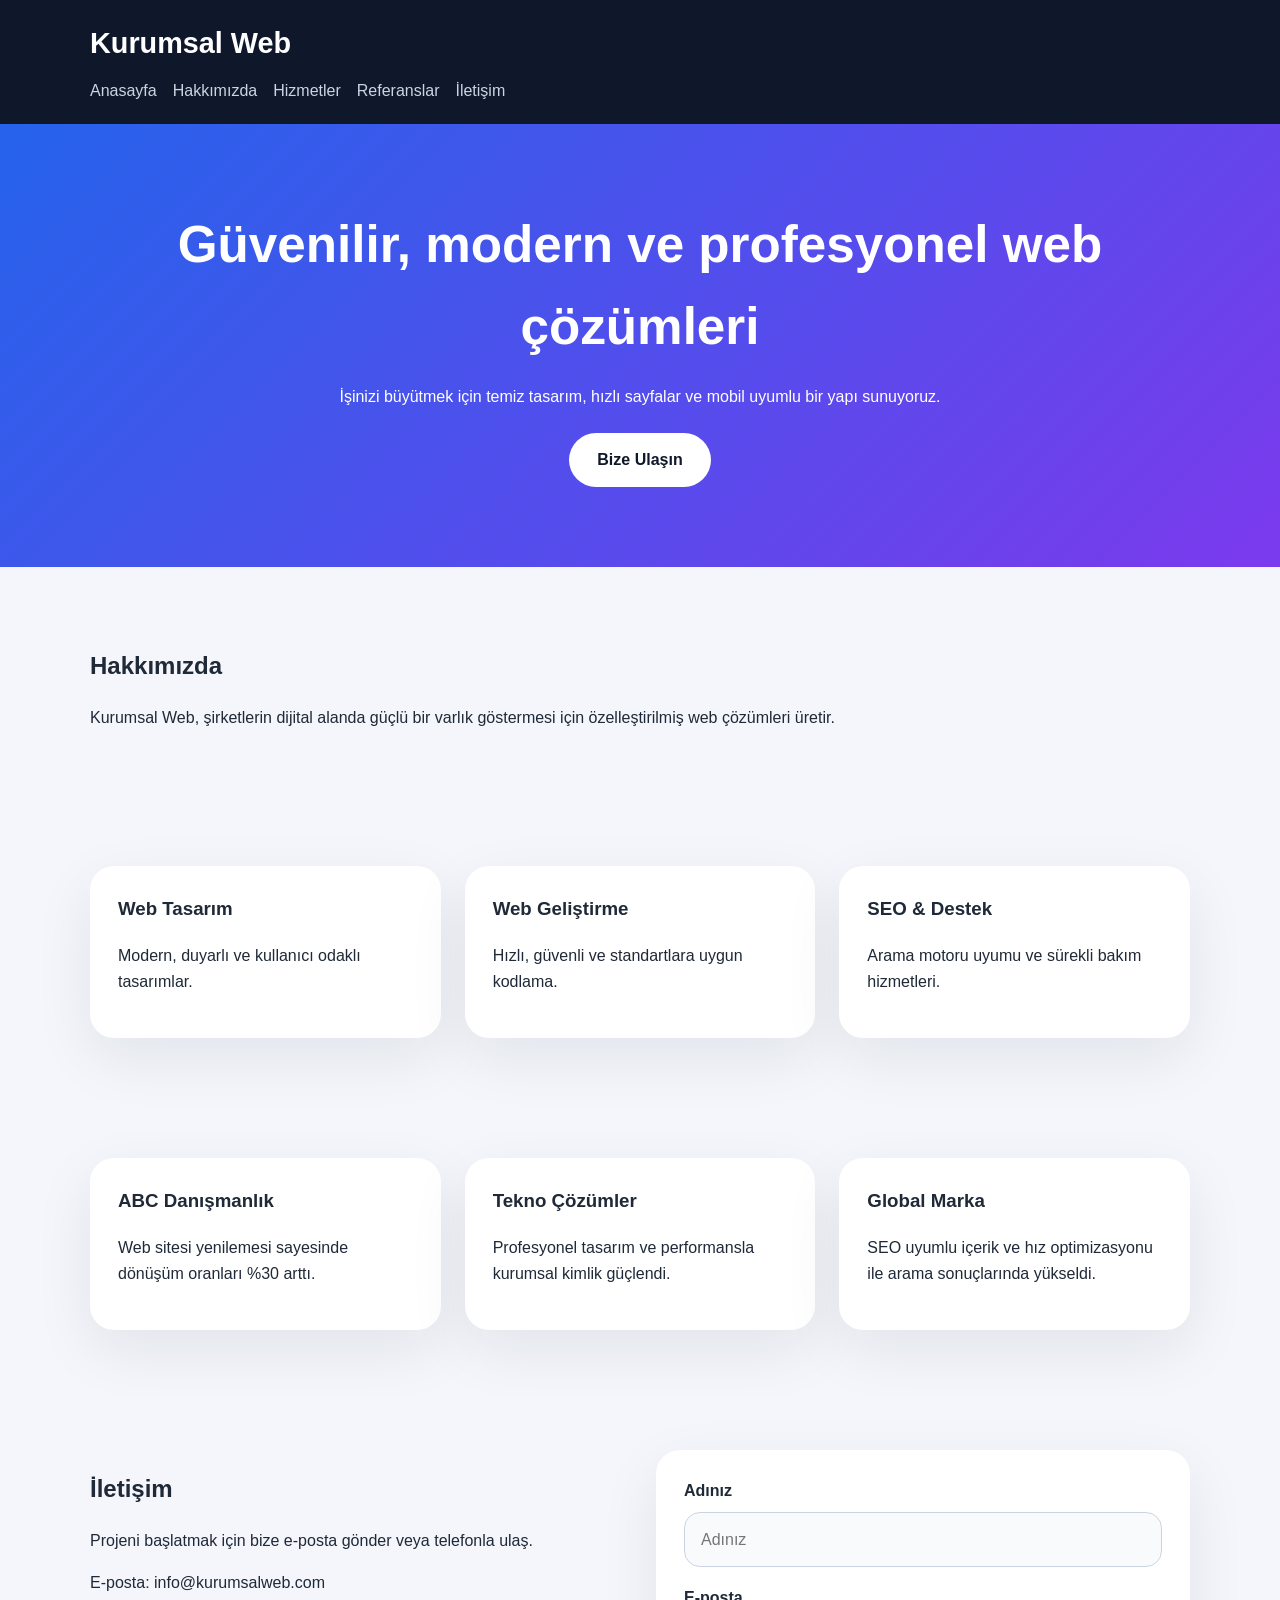
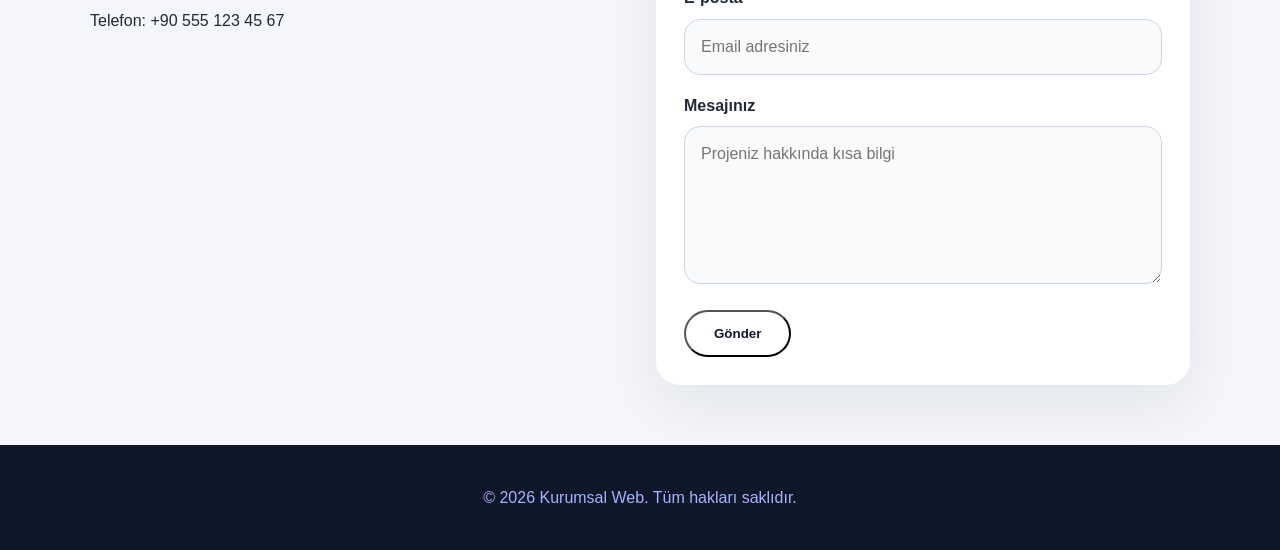
==== index.html @ 8e1478d6 "Referanslar ve iletişim formu eklendi" ====
<!DOCTYPE html>
<html lang="tr">
<head>
  <meta charset="UTF-8" />
  <meta name="viewport" content="width=device-width, initial-scale=1.0" />
  <title>Kurumsal Web</title>
  <link rel="stylesheet" href="styles.css" />
</head>
<body>
  <header class="site-header">
    <div class="container">
      <h1>Kurumsal Web</h1>
      <nav>
        <a href="#home">Anasayfa</a>
        <a href="#hakkimizda">Hakkımızda</a>
        <a href="#hizmetler">Hizmetler</a>
        <a href="#referanslar">Referanslar</a>
        <a href="#iletisim">İletişim</a>
      </nav>
    </div>
  </header>

  <main>
    <section id="home" class="hero">
      <div class="container">
        <h2>Güvenilir, modern ve profesyonel web çözümleri</h2>
        <p>İşinizi büyütmek için temiz tasarım, hızlı sayfalar ve mobil uyumlu bir yapı sunuyoruz.</p>
        <a class="button" href="#iletisim">Bize Ulaşın</a>
      </div>
    </section>

    <section id="hakkimizda" class="content-section">
      <div class="container">
        <h2>Hakkımızda</h2>
        <p>Kurumsal Web, şirketlerin dijital alanda güçlü bir varlık göstermesi için özelleştirilmiş web çözümleri üretir.</p>
      </div>
    </section>

    <section id="hizmetler" class="content-section">
      <div class="container services-grid">
        <article>
          <h3>Web Tasarım</h3>
          <p>Modern, duyarlı ve kullanıcı odaklı tasarımlar.</p>
        </article>
        <article>
          <h3>Web Geliştirme</h3>
          <p>Hızlı, güvenli ve standartlara uygun kodlama.</p>
        </article>
        <article>
          <h3>SEO & Destek</h3>
          <p>Arama motoru uyumu ve sürekli bakım hizmetleri.</p>
        </article>
      </div>
    </section>

    <section id="referanslar" class="content-section">
      <div class="container services-grid">
        <article>
          <h3>ABC Danışmanlık</h3>
          <p>Web sitesi yenilemesi sayesinde dönüşüm oranları %30 arttı.</p>
        </article>
        <article>
          <h3>Tekno Çözümler</h3>
          <p>Profesyonel tasarım ve performansla kurumsal kimlik güçlendi.</p>
        </article>
        <article>
          <h3>Global Marka</h3>
          <p>SEO uyumlu içerik ve hız optimizasyonu ile arama sonuçlarında yükseldi.</p>
        </article>
      </div>
    </section>

    <section id="iletisim" class="content-section contact-section">
      <div class="container contact-grid">
        <div>
          <h2>İletişim</h2>
          <p>Projeni başlatmak için bize e-posta gönder veya telefonla ulaş.</p>
          <ul>
            <li>E-posta: info@kurumsalweb.com</li>
            <li>Telefon: +90 555 123 45 67</li>
          </ul>
        </div>
        <form id="contact-form" class="contact-form">
          <label for="name">Adınız</label>
          <input type="text" id="name" name="name" placeholder="Adınız" required />

          <label for="email">E-posta</label>
          <input type="email" id="email" name="email" placeholder="Email adresiniz" required />

          <label for="message">Mesajınız</label>
          <textarea id="message" name="message" rows="5" placeholder="Projeniz hakkında kısa bilgi"></textarea>

          <button type="submit" class="button">Gönder</button>
        </form>
      </div>
    </section>
  </main>

  <footer class="site-footer">
    <div class="container">
      <p>© 2026 Kurumsal Web. Tüm hakları saklıdır.</p>
    </div>
  </footer>

  <script src="script.js"></script>
</body>
</html>
---- styles.css ----
:root {
  color-scheme: light;
  font-family: 'Segoe UI', Tahoma, Geneva, Verdana, sans-serif;
  background: #f4f6fb;
  color: #1f2937;
}

* {
  box-sizing: border-box;
}

body {
  margin: 0;
  line-height: 1.6;
}

.container {
  width: min(1100px, 90%);
  margin: 0 auto;
}

.site-header {
  background: #0f172a;
  color: white;
  padding: 20px 0;
}

.site-header h1 {
  margin: 0;
  font-size: 1.8rem;
}

.site-header nav {
  margin-top: 12px;
  display: flex;
  flex-wrap: wrap;
  gap: 16px;
}

.site-header a {
  color: #cbd5e1;
  text-decoration: none;
}

.hero {
  background: linear-gradient(135deg, #2563eb 0%, #7c3aed 100%);
  color: white;
  padding: 80px 0;
  text-align: center;
}

.hero h2 {
  margin: 0 0 16px;
  font-size: clamp(2rem, 4vw, 3.5rem);
}

.hero p {
  max-width: 700px;
  margin: 0 auto 24px;
}

.button {
  display: inline-block;
  background: white;
  color: #0f172a;
  padding: 14px 28px;
  border-radius: 999px;
  font-weight: 600;
  text-decoration: none;
}

.content-section {
  padding: 60px 0;
}

.services-grid {
  display: grid;
  gap: 24px;
  grid-template-columns: repeat(auto-fit, minmax(220px, 1fr));
}

article {
  background: white;
  border-radius: 24px;
  padding: 28px;
  box-shadow: 0 20px 60px rgba(15, 23, 42, 0.08);
}

article h3 {
  margin-top: 0;
}

.contact-section ul {
  list-style: none;
  padding: 0;
}

.contact-section li {
  margin: 12px 0;
}

.contact-grid {
  display: grid;
  gap: 32px;
  grid-template-columns: 1fr 1fr;
  align-items: start;
}

.contact-form {
  background: white;
  border-radius: 24px;
  padding: 28px;
  box-shadow: 0 20px 60px rgba(15, 23, 42, 0.08);
}

.contact-form label {
  display: block;
  margin-bottom: 8px;
  font-weight: 600;
}

.contact-form input,
.contact-form textarea {
  width: 100%;
  padding: 14px 16px;
  border-radius: 16px;
  border: 1px solid #cbd5e1;
  background: #f8fafc;
  margin-bottom: 18px;
  font: inherit;
}

.site-footer {
  background: #0f172a;
  color: #a5b4fc;
  padding: 24px 0;
  text-align: center;
}

@media (max-width: 720px) {
  .site-header nav {
    flex-direction: column;
    gap: 10px;
  }

  .contact-grid {
    grid-template-columns: 1fr;
  }
}
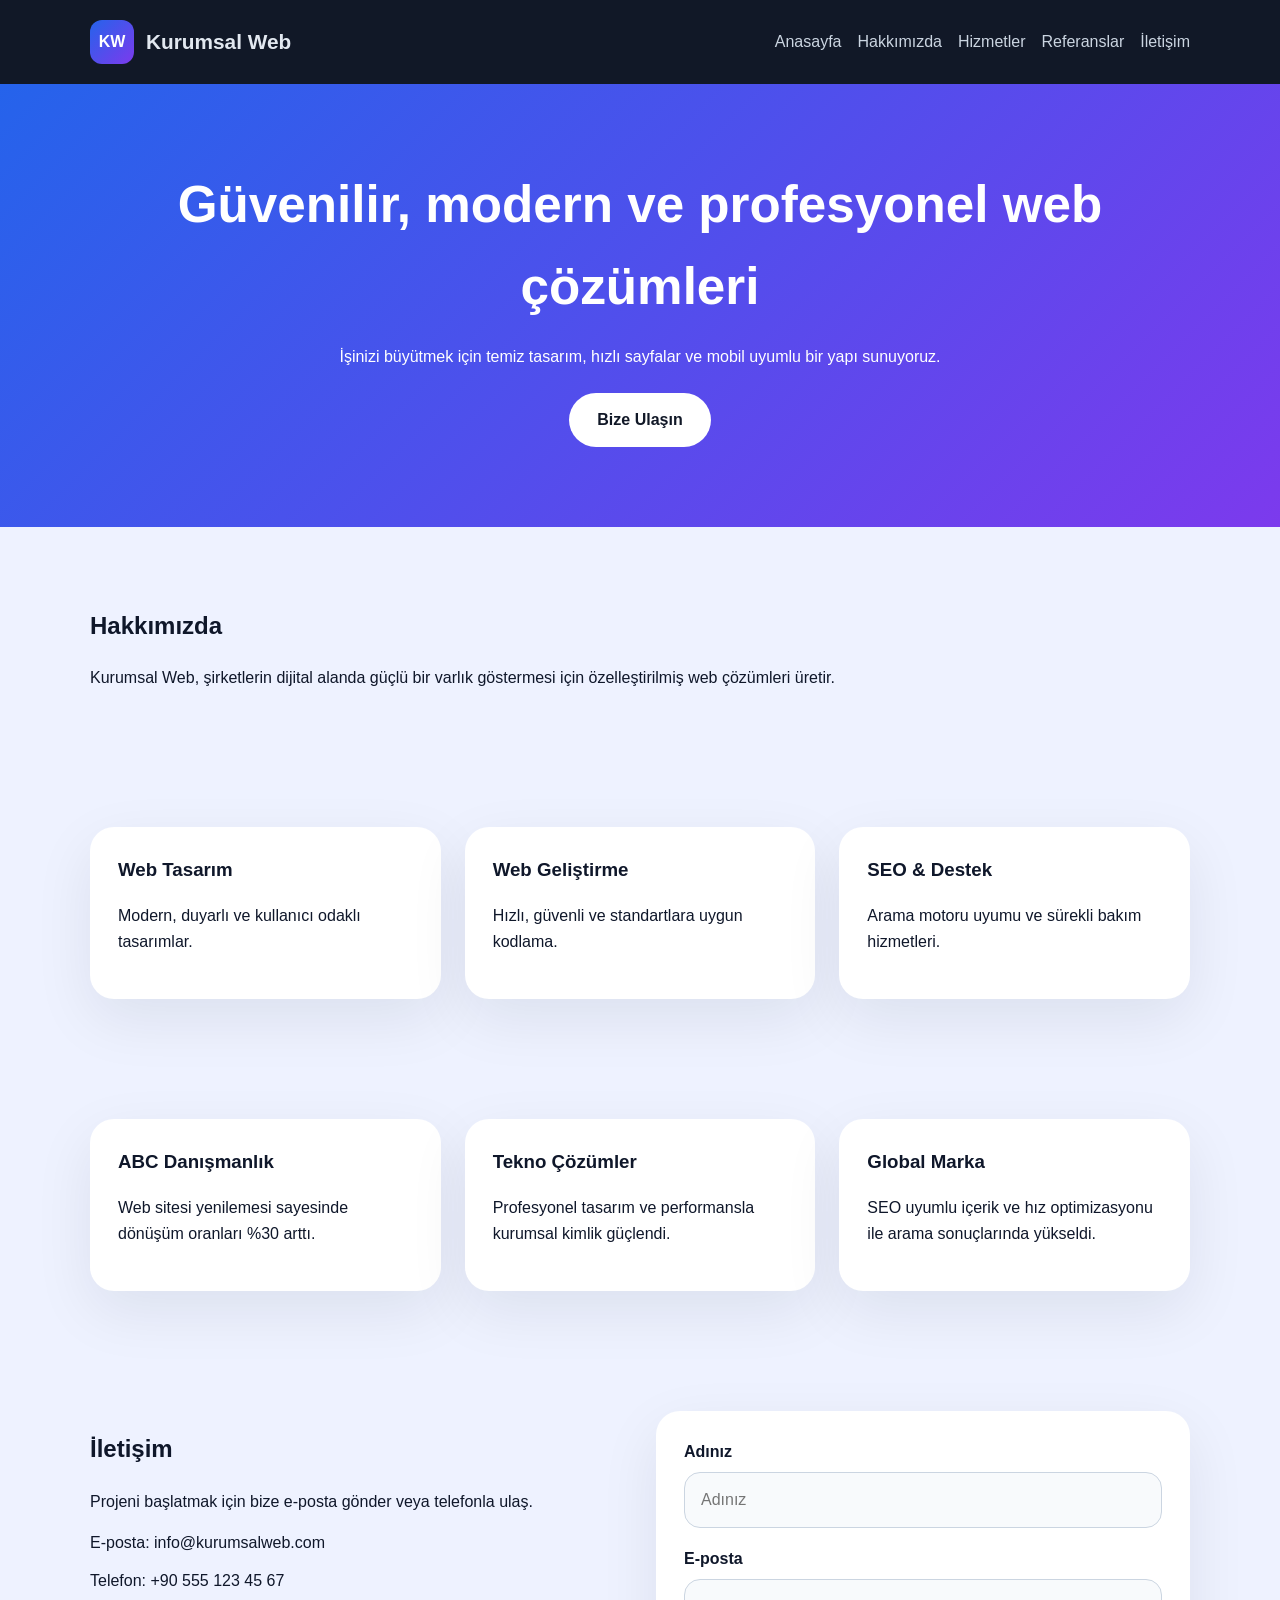
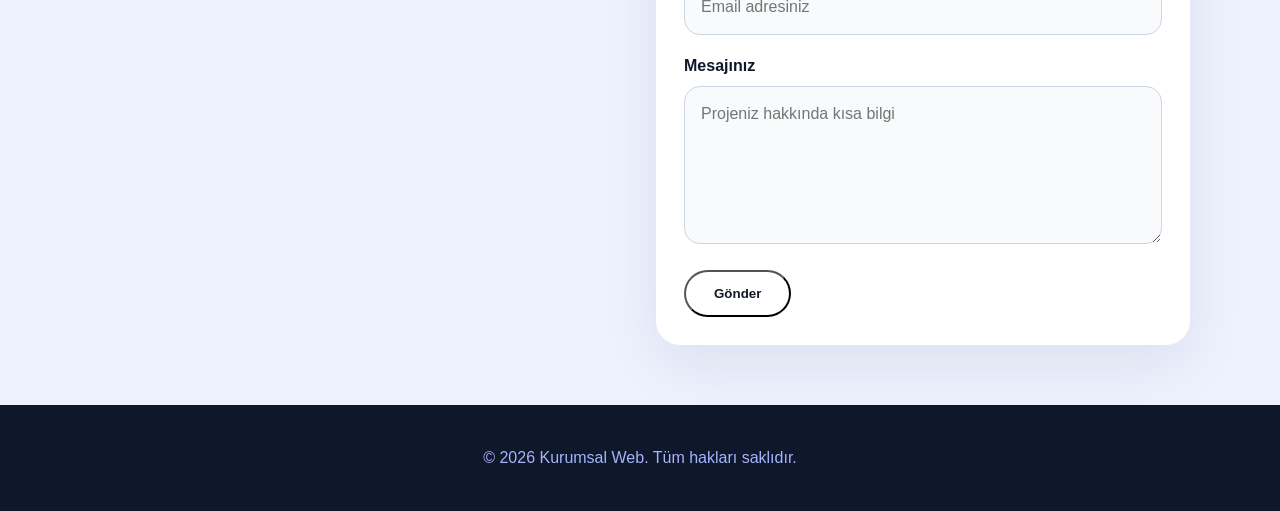
==== commit bb0e5106: "Renk Paketi Eklendi , Düzenlemeler Yapıldı" ====
--- a/index.html
+++ b/index.html
@@ -8,8 +8,11 @@
 </head>
 <body>
   <header class="site-header">
-    <div class="container">
-      <h1>Kurumsal Web</h1>
+    <div class="container header-inner">
+      <div class="brand">
+        <span class="logo-icon" aria-hidden="true">KW</span>
+        <span class="brand-text">Kurumsal Web</span>
+      </div>
       <nav>
         <a href="#home">Anasayfa</a>
         <a href="#hakkimizda">Hakkımızda</a>
--- a/styles.css
+++ b/styles.css
@@ -1,8 +1,17 @@
 :root {
   color-scheme: light;
   font-family: 'Segoe UI', Tahoma, Geneva, Verdana, sans-serif;
-  background: #f4f6fb;
-  color: #1f2937;
+  --bg: #eef2ff;
+  --surface: #ffffff;
+  --text: #0f172a;
+  --muted: #64748b;
+  --primary: #2563eb;
+  --primary-dark: #1d4ed8;
+  --accent: #7c3aed;
+  --header: #111827;
+  --header-contrast: #e2e8f0;
+  background: var(--bg);
+  color: var(--text);
 }
 
 * {
@@ -20,18 +29,43 @@
 }
 
 .site-header {
-  background: #0f172a;
-  color: white;
+  background: var(--header);
+  color: var(--header-contrast);
   padding: 20px 0;
 }
 
-.site-header h1 {
-  margin: 0;
-  font-size: 1.8rem;
+.header-inner {
+  display: flex;
+  justify-content: space-between;
+  align-items: center;
+  gap: 24px;
+}
+
+.brand {
+  display: inline-flex;
+  align-items: center;
+  gap: 12px;
+}
+
+.logo-icon {
+  display: inline-flex;
+  align-items: center;
+  justify-content: center;
+  width: 44px;
+  height: 44px;
+  border-radius: 12px;
+  background: linear-gradient(135deg, var(--primary), var(--accent));
+  color: white;
+  font-weight: 700;
+}
+
+.brand-text {
+  font-size: 1.3rem;
+  font-weight: 700;
 }
 
 .site-header nav {
-  margin-top: 12px;
+  margin-top: 0;
   display: flex;
   flex-wrap: wrap;
   gap: 16px;
@@ -43,7 +77,7 @@
 }
 
 .hero {
-  background: linear-gradient(135deg, #2563eb 0%, #7c3aed 100%);
+  background: linear-gradient(135deg, var(--primary) 0%, var(--accent) 100%);
   color: white;
   padding: 80px 0;
   text-align: center;
@@ -62,11 +96,17 @@
 .button {
   display: inline-block;
   background: white;
-  color: #0f172a;
+  color: var(--header);
   padding: 14px 28px;
   border-radius: 999px;
   font-weight: 600;
   text-decoration: none;
+  transition: transform 180ms ease, box-shadow 180ms ease;
+}
+
+.button:hover {
+  transform: translateY(-2px);
+  box-shadow: 0 18px 32px rgba(37, 99, 235, 0.18);
 }
 
 .content-section {
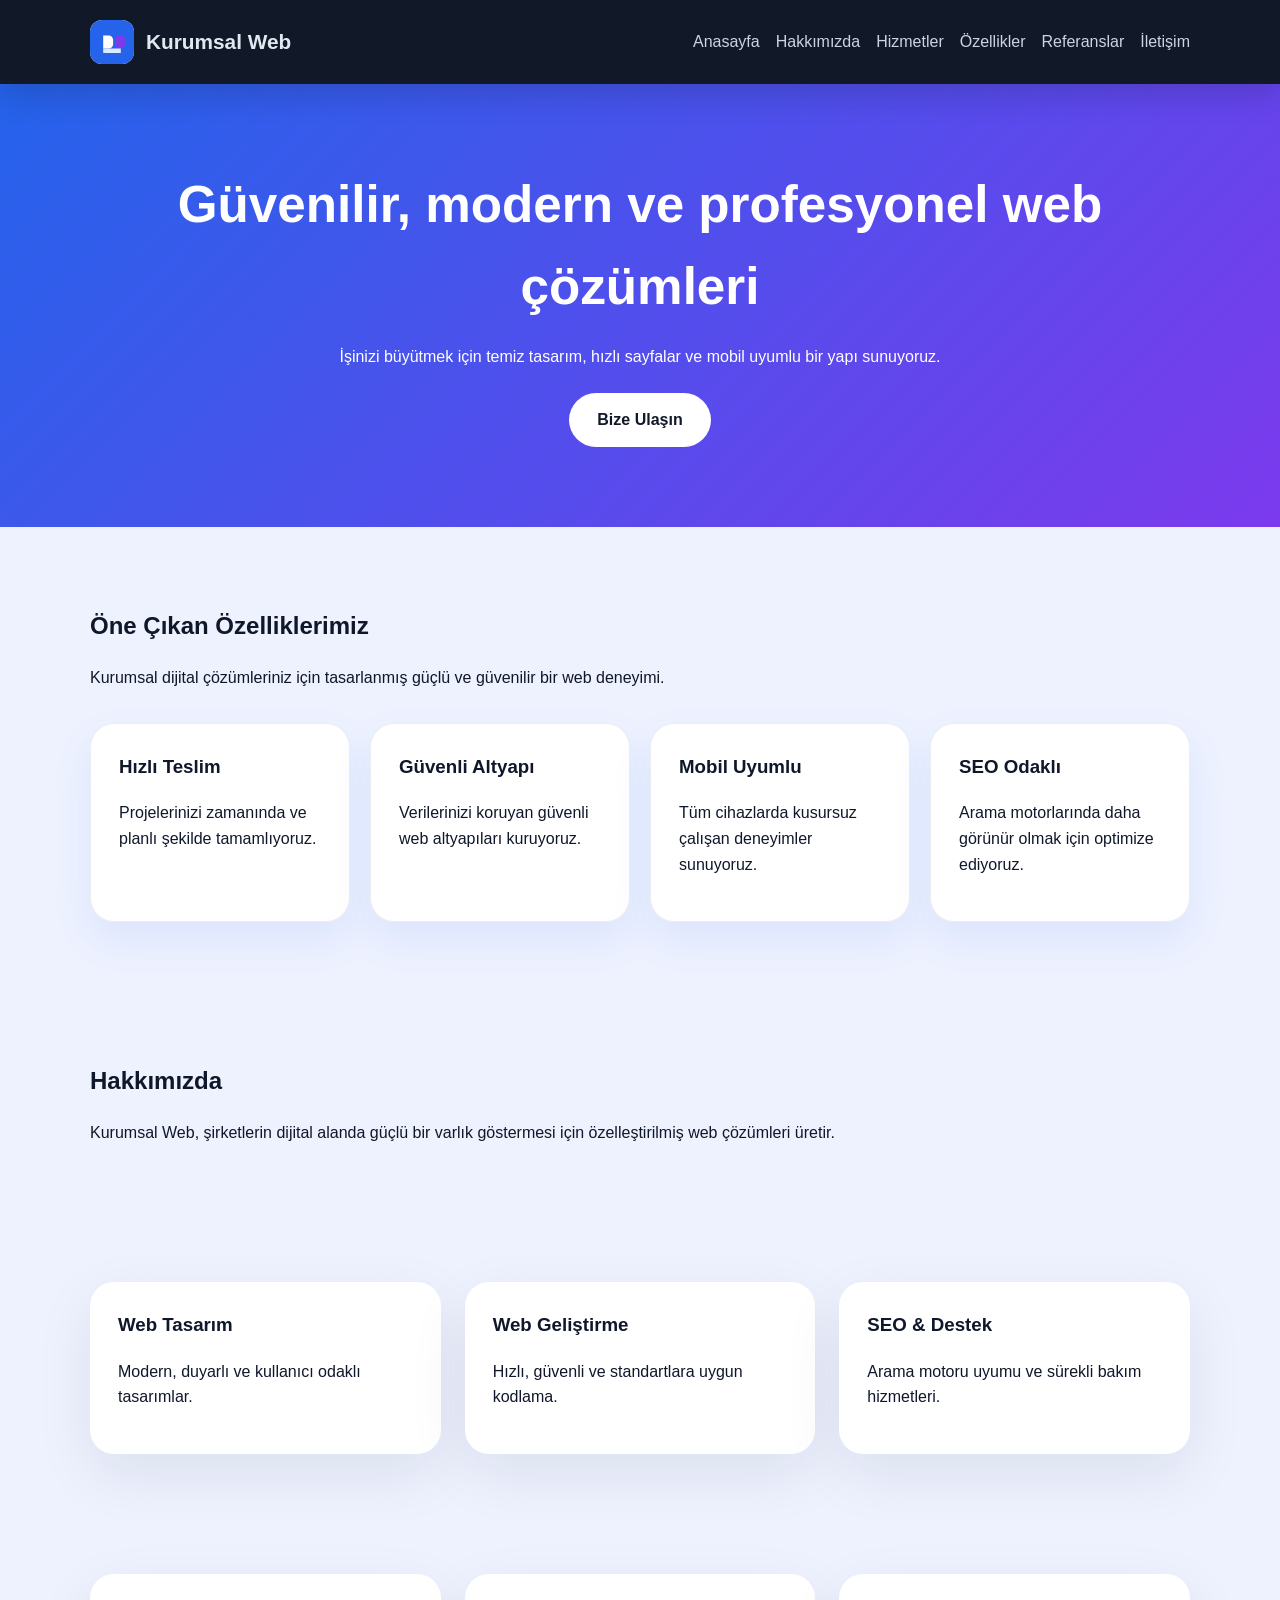
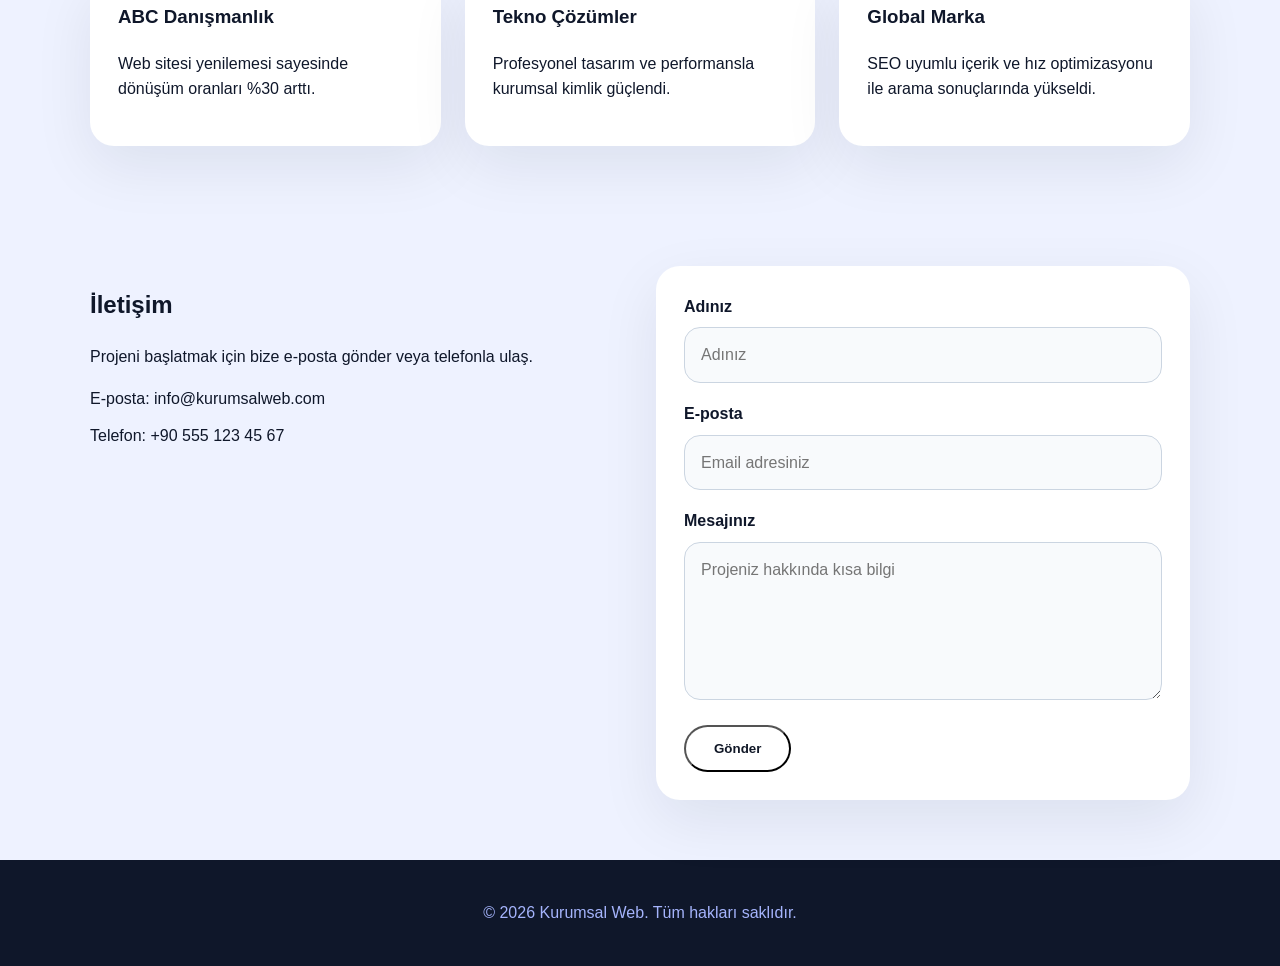
==== commit 7920e728: "Yeni özellikler, sticky header ve back-to-top butonu eklendi" ====
--- a/index.html
+++ b/index.html
@@ -10,13 +10,14 @@
   <header class="site-header">
     <div class="container header-inner">
       <div class="brand">
-        <span class="logo-icon" aria-hidden="true">KW</span>
+        <img class="logo-image" src="logo.svg" alt="Kurumsal Web logo" />
         <span class="brand-text">Kurumsal Web</span>
       </div>
       <nav>
         <a href="#home">Anasayfa</a>
         <a href="#hakkimizda">Hakkımızda</a>
         <a href="#hizmetler">Hizmetler</a>
+        <a href="#ozellikler">Özellikler</a>
         <a href="#referanslar">Referanslar</a>
         <a href="#iletisim">İletişim</a>
       </nav>
@@ -29,6 +30,33 @@
         <h2>Güvenilir, modern ve profesyonel web çözümleri</h2>
         <p>İşinizi büyütmek için temiz tasarım, hızlı sayfalar ve mobil uyumlu bir yapı sunuyoruz.</p>
         <a class="button" href="#iletisim">Bize Ulaşın</a>
+      </div>
+    </section>
+
+    <section id="ozellikler" class="content-section features-section">
+      <div class="container">
+        <div class="section-header">
+          <h2>Öne Çıkan Özelliklerimiz</h2>
+          <p>Kurumsal dijital çözümleriniz için tasarlanmış güçlü ve güvenilir bir web deneyimi.</p>
+        </div>
+        <div class="features-grid">
+          <article class="feature-card">
+            <h3>Hızlı Teslim</h3>
+            <p>Projelerinizi zamanında ve planlı şekilde tamamlıyoruz.</p>
+          </article>
+          <article class="feature-card">
+            <h3>Güvenli Altyapı</h3>
+            <p>Verilerinizi koruyan güvenli web altyapıları kuruyoruz.</p>
+          </article>
+          <article class="feature-card">
+            <h3>Mobil Uyumlu</h3>
+            <p>Tüm cihazlarda kusursuz çalışan deneyimler sunuyoruz.</p>
+          </article>
+          <article class="feature-card">
+            <h3>SEO Odaklı</h3>
+            <p>Arama motorlarında daha görünür olmak için optimize ediyoruz.</p>
+          </article>
+        </div>
       </div>
     </section>
 
@@ -105,6 +133,7 @@
     </div>
   </footer>
 
+  <button id="back-to-top" class="back-to-top" aria-label="Başa dön">↑</button>
   <script src="script.js"></script>
 </body>
 </html>
--- a/styles.css
+++ b/styles.css
@@ -18,6 +18,10 @@
   box-sizing: border-box;
 }
 
+html {
+  scroll-behavior: smooth;
+}
+
 body {
   margin: 0;
   line-height: 1.6;
@@ -32,6 +36,10 @@
   background: var(--header);
   color: var(--header-contrast);
   padding: 20px 0;
+  position: sticky;
+  top: 0;
+  z-index: 50;
+  box-shadow: 0 12px 30px rgba(15, 23, 42, 0.18);
 }
 
 .header-inner {
@@ -47,16 +55,11 @@
   gap: 12px;
 }
 
-.logo-icon {
-  display: inline-flex;
-  align-items: center;
-  justify-content: center;
+.logo-image {
   width: 44px;
   height: 44px;
   border-radius: 12px;
-  background: linear-gradient(135deg, var(--primary), var(--accent));
-  color: white;
-  font-weight: 700;
+  background: white;
 }
 
 .brand-text {
@@ -119,6 +122,27 @@
   grid-template-columns: repeat(auto-fit, minmax(220px, 1fr));
 }
 
+.features-grid {
+  display: grid;
+  gap: 20px;
+  grid-template-columns: repeat(auto-fit, minmax(220px, 1fr));
+  margin-top: 32px;
+}
+
+.feature-card {
+  background: rgba(255, 255, 255, 0.96);
+  border: 1px solid rgba(148, 163, 184, 0.2);
+  border-radius: 24px;
+  padding: 28px;
+  box-shadow: 0 18px 40px rgba(37, 99, 235, 0.09);
+  transition: transform 180ms ease, border-color 180ms ease;
+}
+
+.feature-card:hover {
+  transform: translateY(-4px);
+  border-color: rgba(37, 99, 235, 0.4);
+}
+
 article {
   background: white;
   border-radius: 24px;
@@ -151,6 +175,29 @@
   border-radius: 24px;
   padding: 28px;
   box-shadow: 0 20px 60px rgba(15, 23, 42, 0.08);
+}
+
+.back-to-top {
+  position: fixed;
+  right: 24px;
+  bottom: 24px;
+  width: 46px;
+  height: 46px;
+  border-radius: 50%;
+  border: none;
+  background: var(--primary);
+  color: white;
+  font-size: 1.2rem;
+  cursor: pointer;
+  opacity: 0;
+  transform: scale(0.92);
+  transition: opacity 180ms ease, transform 180ms ease;
+  z-index: 60;
+}
+
+.back-to-top.visible {
+  opacity: 1;
+  transform: scale(1);
 }
 
 .contact-form label {
@@ -183,6 +230,11 @@
     gap: 10px;
   }
 
+  .header-inner {
+    flex-direction: column;
+    align-items: flex-start;
+  }
+
   .contact-grid {
     grid-template-columns: 1fr;
   }
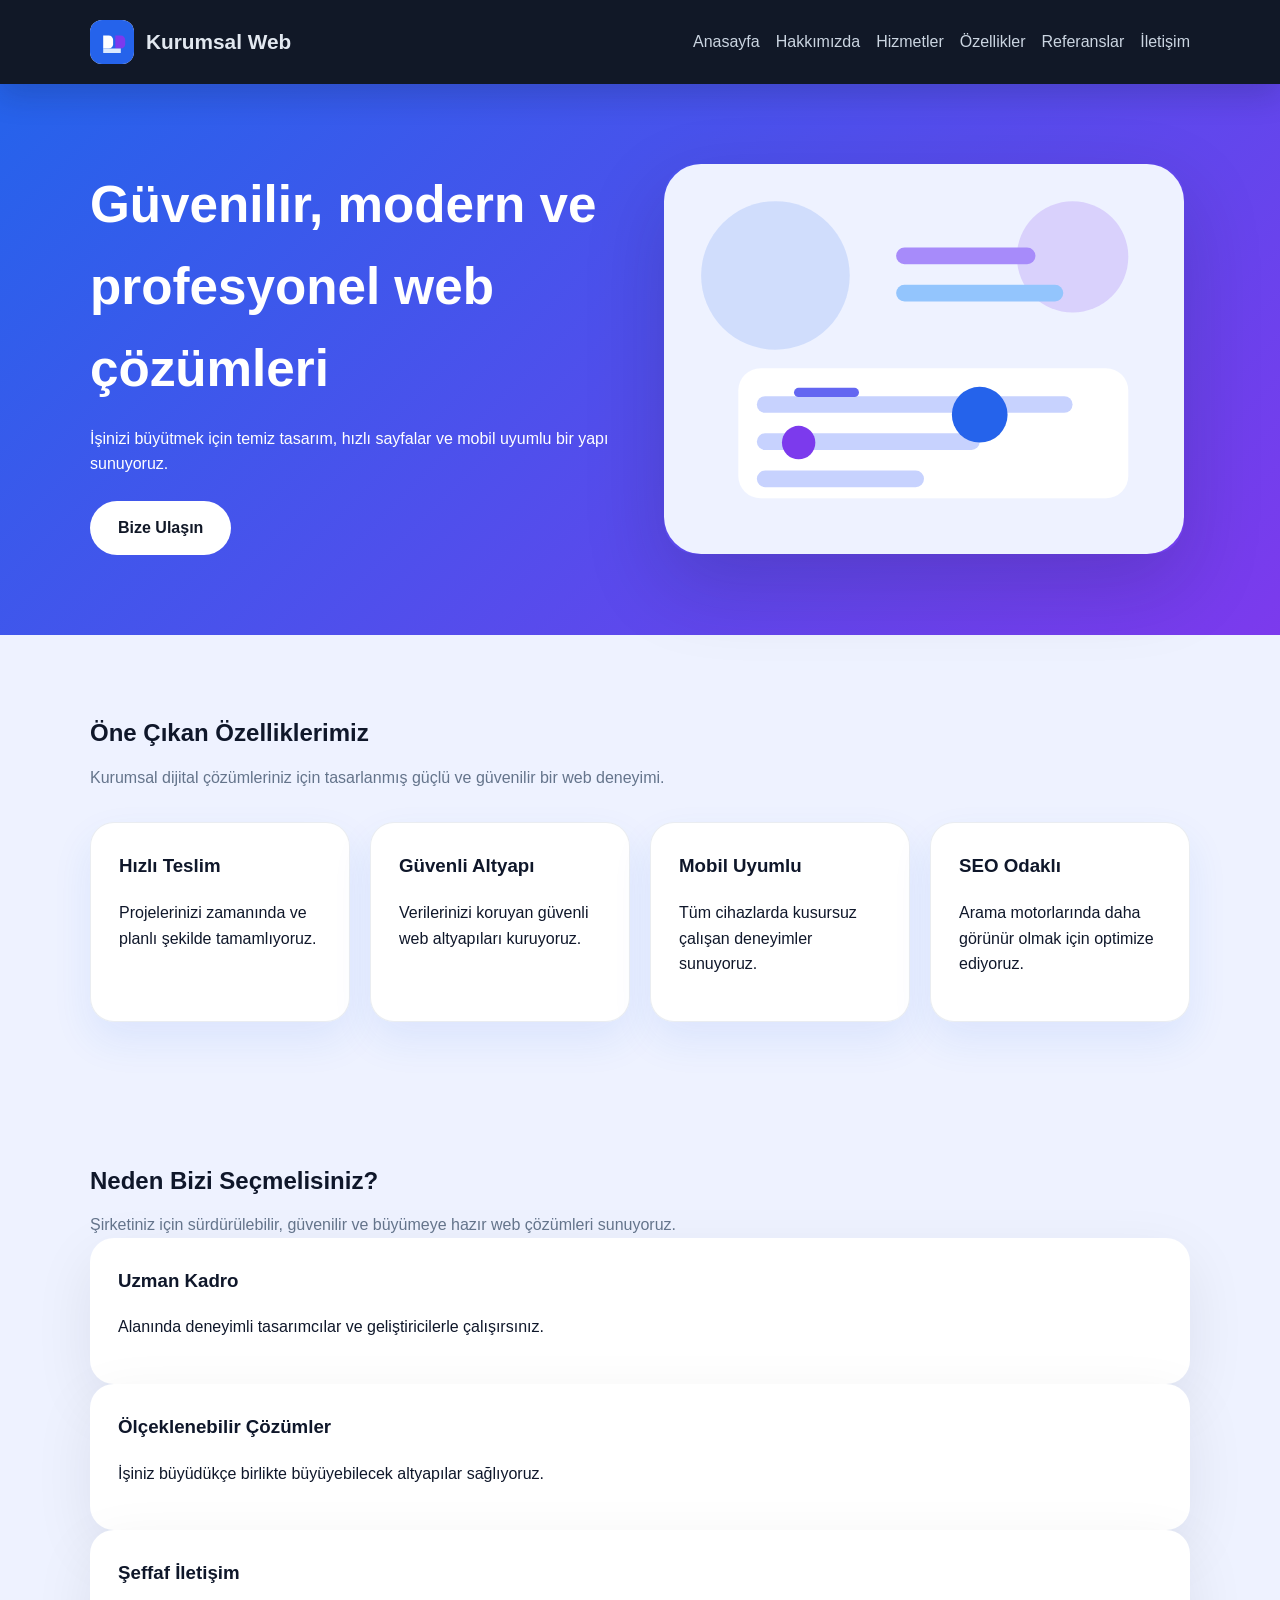
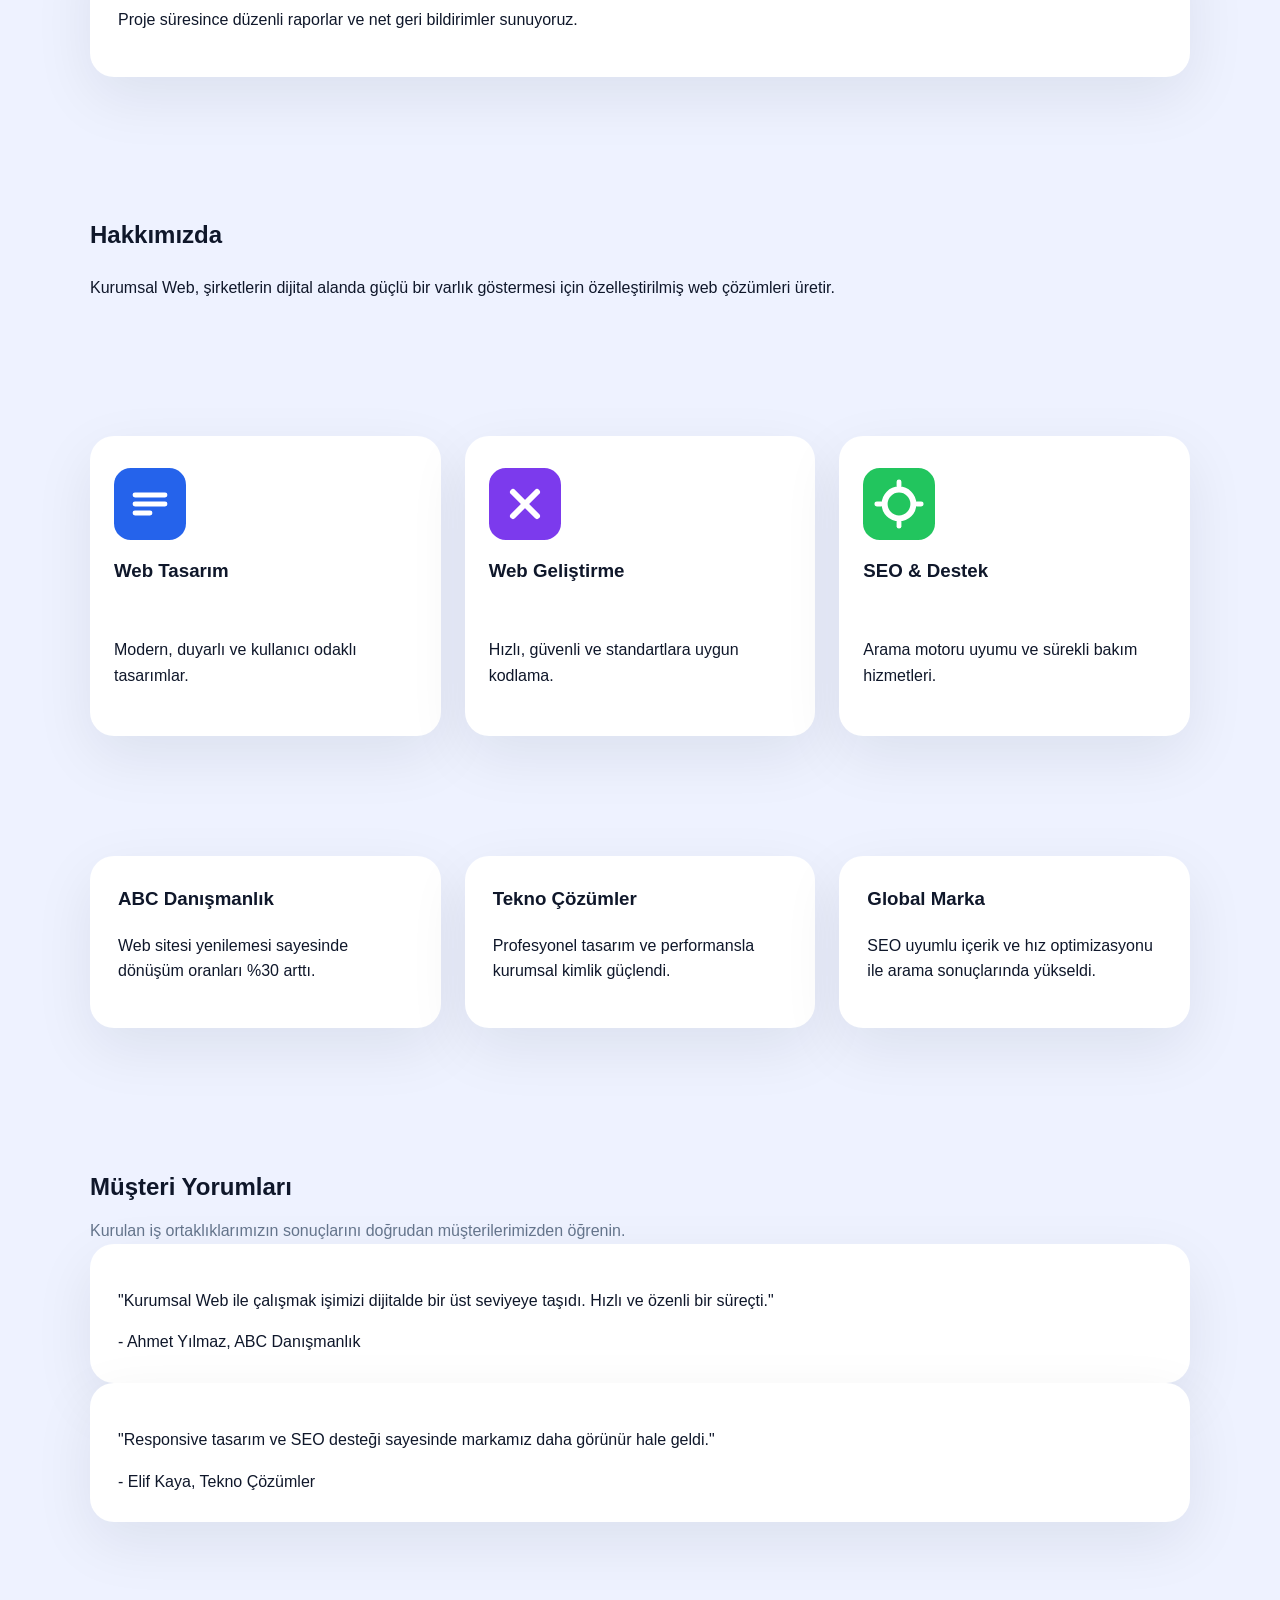
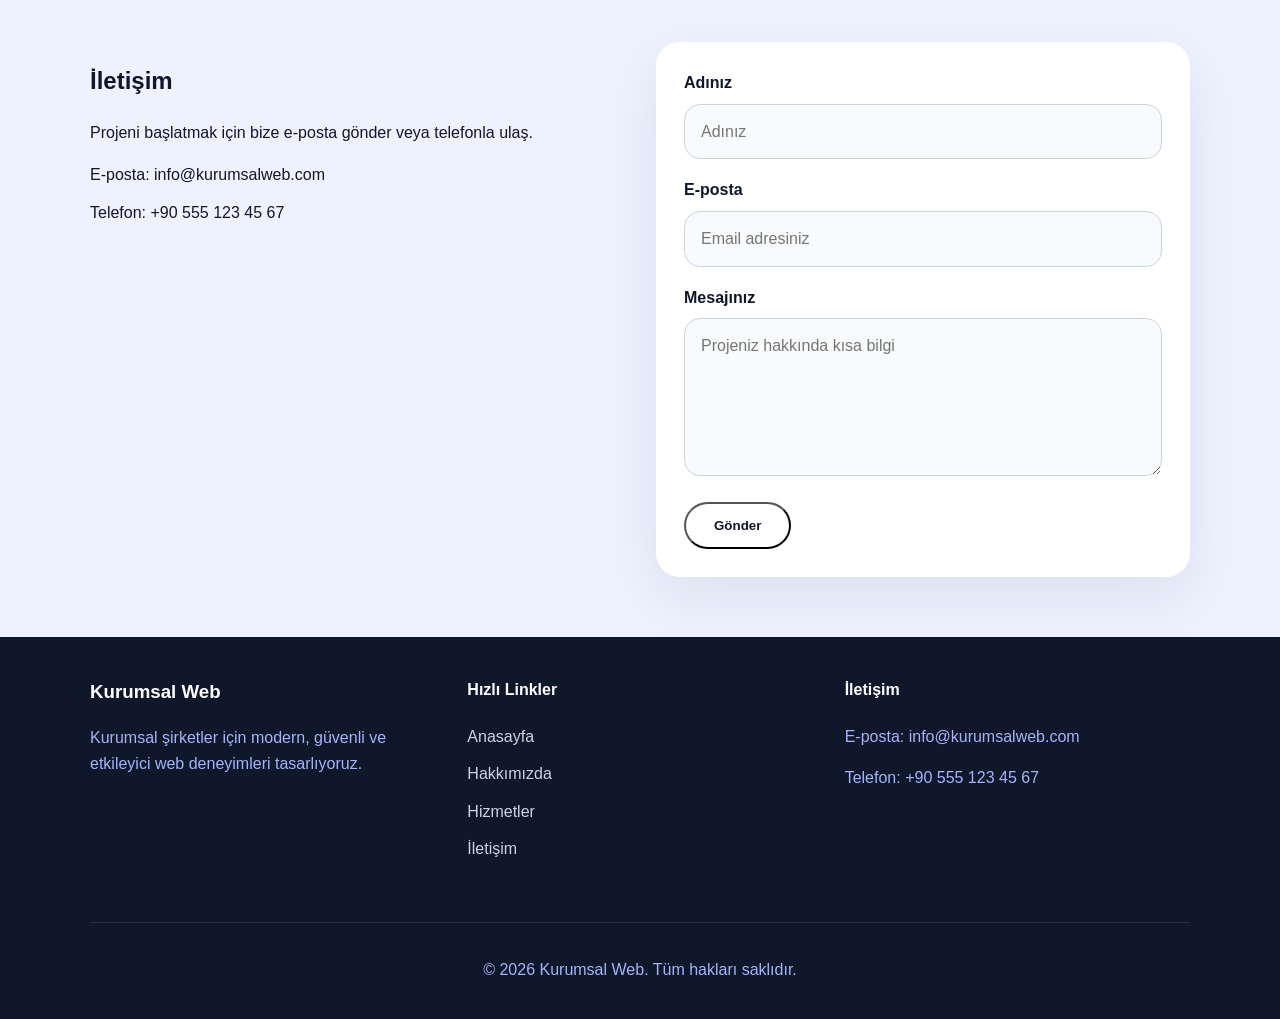
==== commit d3e8cc37: "Genel Güncellemeler Yapılıp , Görseller Eklendi" ====
--- a/index.html
+++ b/index.html
@@ -26,10 +26,15 @@
 
   <main>
     <section id="home" class="hero">
-      <div class="container">
-        <h2>Güvenilir, modern ve profesyonel web çözümleri</h2>
-        <p>İşinizi büyütmek için temiz tasarım, hızlı sayfalar ve mobil uyumlu bir yapı sunuyoruz.</p>
-        <a class="button" href="#iletisim">Bize Ulaşın</a>
+      <div class="container hero-grid">
+        <div class="hero-copy">
+          <h2>Güvenilir, modern ve profesyonel web çözümleri</h2>
+          <p>İşinizi büyütmek için temiz tasarım, hızlı sayfalar ve mobil uyumlu bir yapı sunuyoruz.</p>
+          <a class="button" href="#iletisim">Bize Ulaşın</a>
+        </div>
+        <div class="hero-visual">
+          <img src="images/hero-illustration.svg" alt="Kurumsal web tasarım görseli" />
+        </div>
       </div>
     </section>
 
@@ -60,6 +65,29 @@
       </div>
     </section>
 
+    <section id="neden-biz" class="content-section why-choose-section">
+      <div class="container">
+        <div class="section-header">
+          <h2>Neden Bizi Seçmelisiniz?</h2>
+          <p>Şirketiniz için sürdürülebilir, güvenilir ve büyümeye hazır web çözümleri sunuyoruz.</p>
+        </div>
+        <div class="why-choose-grid">
+          <article class="why-card">
+            <h3>Uzman Kadro</h3>
+            <p>Alanında deneyimli tasarımcılar ve geliştiricilerle çalışırsınız.</p>
+          </article>
+          <article class="why-card">
+            <h3>Ölçeklenebilir Çözümler</h3>
+            <p>İşiniz büyüdükçe birlikte büyüyebilecek altyapılar sağlıyoruz.</p>
+          </article>
+          <article class="why-card">
+            <h3>Şeffaf İletişim</h3>
+            <p>Proje süresince düzenli raporlar ve net geri bildirimler sunuyoruz.</p>
+          </article>
+        </div>
+      </div>
+    </section>
+
     <section id="hakkimizda" class="content-section">
       <div class="container">
         <h2>Hakkımızda</h2>
@@ -69,15 +97,18 @@
 
     <section id="hizmetler" class="content-section">
       <div class="container services-grid">
-        <article>
+        <article class="service-card">
+          <img class="service-icon" src="images/icon-design.svg" alt="Web tasarım ikonu" />
           <h3>Web Tasarım</h3>
           <p>Modern, duyarlı ve kullanıcı odaklı tasarımlar.</p>
         </article>
-        <article>
+        <article class="service-card">
+          <img class="service-icon" src="images/icon-development.svg" alt="Web geliştirme ikonu" />
           <h3>Web Geliştirme</h3>
           <p>Hızlı, güvenli ve standartlara uygun kodlama.</p>
         </article>
-        <article>
+        <article class="service-card">
+          <img class="service-icon" src="images/icon-seo.svg" alt="SEO ikonu" />
           <h3>SEO & Destek</h3>
           <p>Arama motoru uyumu ve sürekli bakım hizmetleri.</p>
         </article>
@@ -98,6 +129,25 @@
           <h3>Global Marka</h3>
           <p>SEO uyumlu içerik ve hız optimizasyonu ile arama sonuçlarında yükseldi.</p>
         </article>
+      </div>
+    </section>
+
+    <section id="yorumlar" class="content-section testimonial-section">
+      <div class="container">
+        <div class="section-header">
+          <h2>Müşteri Yorumları</h2>
+          <p>Kurulan iş ortaklıklarımızın sonuçlarını doğrudan müşterilerimizden öğrenin.</p>
+        </div>
+        <div class="testimonial-grid">
+          <article class="testimonial-card">
+            <p>"Kurumsal Web ile çalışmak işimizi dijitalde bir üst seviyeye taşıdı. Hızlı ve özenli bir süreçti."</p>
+            <span class="testimonial-author">- Ahmet Yılmaz, ABC Danışmanlık</span>
+          </article>
+          <article class="testimonial-card">
+            <p>"Responsive tasarım ve SEO desteği sayesinde markamız daha görünür hale geldi."</p>
+            <span class="testimonial-author">- Elif Kaya, Tekno Çözümler</span>
+          </article>
+        </div>
       </div>
     </section>
 
@@ -128,7 +178,27 @@
   </main>
 
   <footer class="site-footer">
-    <div class="container">
+    <div class="container footer-grid">
+      <div class="footer-column">
+        <h3>Kurumsal Web</h3>
+        <p>Kurumsal şirketler için modern, güvenli ve etkileyici web deneyimleri tasarlıyoruz.</p>
+      </div>
+      <div class="footer-column">
+        <h4>Hızlı Linkler</h4>
+        <ul class="footer-links">
+          <li><a href="#home">Anasayfa</a></li>
+          <li><a href="#hakkimizda">Hakkımızda</a></li>
+          <li><a href="#hizmetler">Hizmetler</a></li>
+          <li><a href="#iletisim">İletişim</a></li>
+        </ul>
+      </div>
+      <div class="footer-column">
+        <h4>İletişim</h4>
+        <p>E-posta: info@kurumsalweb.com</p>
+        <p>Telefon: +90 555 123 45 67</p>
+      </div>
+    </div>
+    <div class="container footer-note">
       <p>© 2026 Kurumsal Web. Tüm hakları saklıdır.</p>
     </div>
   </footer>
--- a/styles.css
+++ b/styles.css
@@ -83,7 +83,17 @@
   background: linear-gradient(135deg, var(--primary) 0%, var(--accent) 100%);
   color: white;
   padding: 80px 0;
-  text-align: center;
+}
+
+.hero-grid {
+  display: grid;
+  grid-template-columns: 1fr 1fr;
+  align-items: center;
+  gap: 48px;
+}
+
+.hero-copy {
+  max-width: 520px;
 }
 
 .hero h2 {
@@ -92,8 +102,16 @@
 }
 
 .hero p {
-  max-width: 700px;
-  margin: 0 auto 24px;
+  max-width: 620px;
+  margin: 0 0 24px;
+}
+
+.hero-visual img {
+  width: 100%;
+  max-width: 520px;
+  display: block;
+  border-radius: 32px;
+  box-shadow: 0 30px 80px rgba(15, 23, 42, 0.18);
 }
 
 .button {
@@ -110,6 +128,21 @@
 .button:hover {
   transform: translateY(-2px);
   box-shadow: 0 18px 32px rgba(37, 99, 235, 0.18);
+}
+
+.section-header h2 {
+  margin-bottom: 12px;
+}
+
+.section-header p {
+  margin: 0;
+  color: var(--muted);
+  max-width: 760px;
+}
+
+.site-header a:hover,
+.footer-links a:hover {
+  color: white;
 }
 
 .content-section {
@@ -136,6 +169,21 @@
   padding: 28px;
   box-shadow: 0 18px 40px rgba(37, 99, 235, 0.09);
   transition: transform 180ms ease, border-color 180ms ease;
+}
+
+.service-card {
+  display: grid;
+  gap: 16px;
+  align-items: start;
+  background: white;
+  border-radius: 24px;
+  padding: 32px 24px;
+  box-shadow: 0 20px 60px rgba(15, 23, 42, 0.08);
+}
+
+.service-icon {
+  width: 72px;
+  align-self: center;
 }
 
 .feature-card:hover {
@@ -220,7 +268,45 @@
 .site-footer {
   background: #0f172a;
   color: #a5b4fc;
-  padding: 24px 0;
+  padding: 40px 0 20px;
+}
+
+.footer-grid {
+  display: grid;
+  gap: 32px;
+  grid-template-columns: repeat(auto-fit, minmax(220px, 1fr));
+  padding-bottom: 24px;
+}
+
+.footer-column h4,
+.footer-column h3 {
+  margin-top: 0;
+  color: white;
+}
+
+.footer-links {
+  list-style: none;
+  padding: 0;
+  margin: 0;
+}
+
+.footer-links li {
+  margin: 12px 0;
+}
+
+.footer-links a {
+  color: #cbd5e1;
+  text-decoration: none;
+}
+
+.footer-links a:hover {
+  color: white;
+}
+
+.footer-note {
+  border-top: 1px solid rgba(203, 213, 225, 0.12);
+  padding-top: 18px;
+  margin-top: 24px;
   text-align: center;
 }
 
@@ -235,6 +321,10 @@
     align-items: flex-start;
   }
 
+  .hero-grid {
+    grid-template-columns: 1fr;
+  }
+
   .contact-grid {
     grid-template-columns: 1fr;
   }
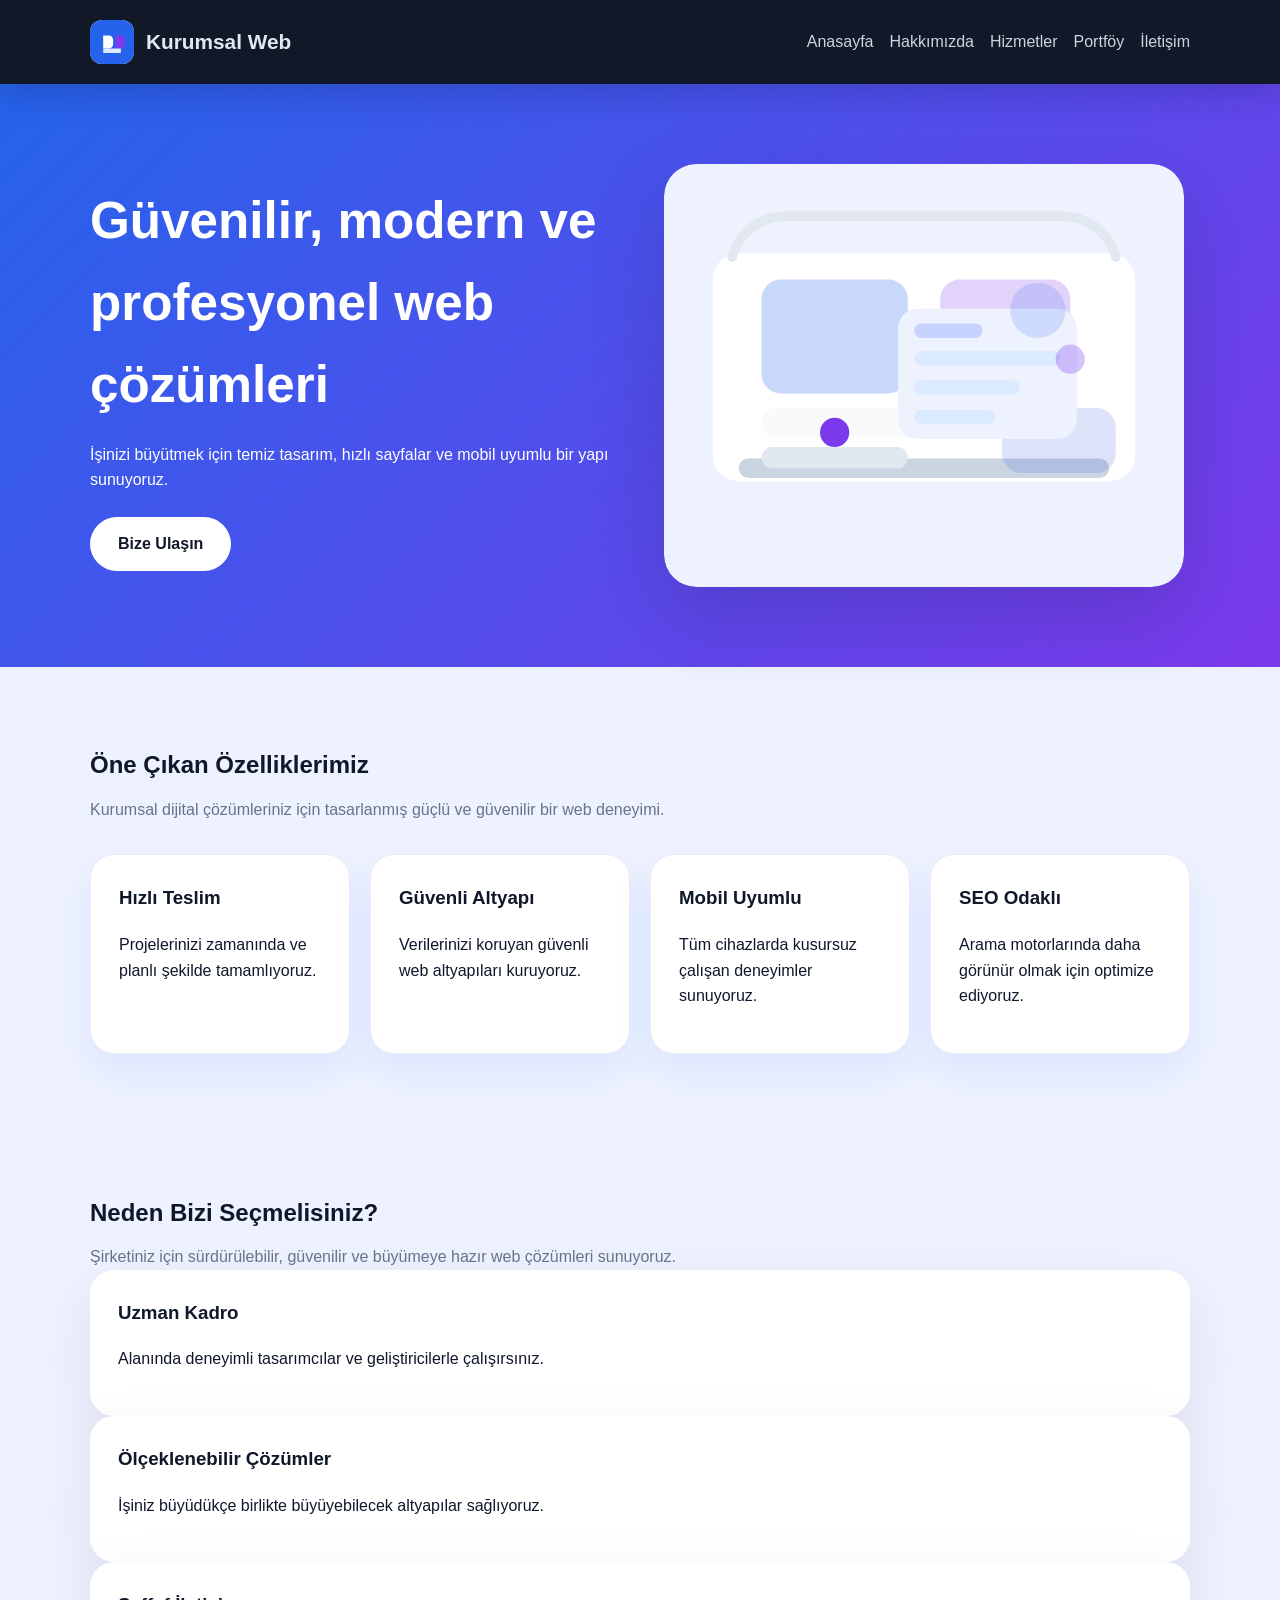
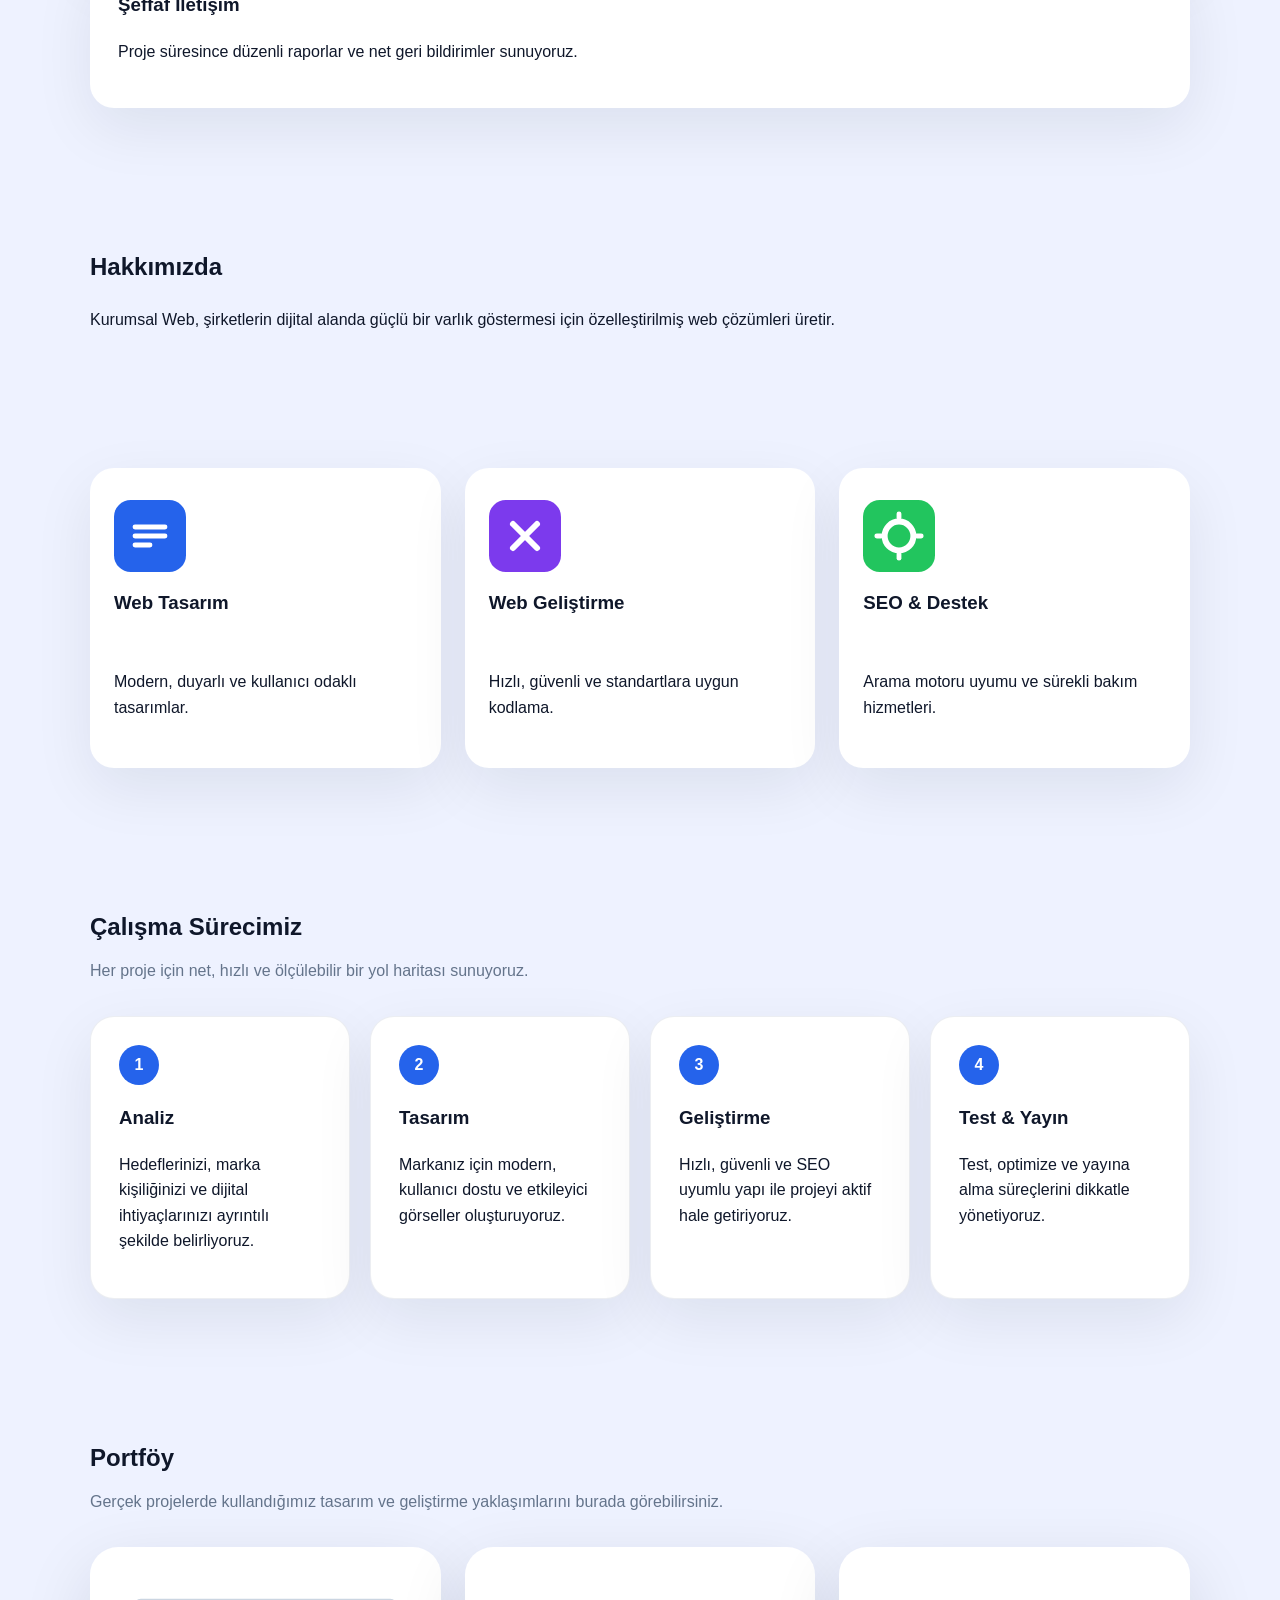
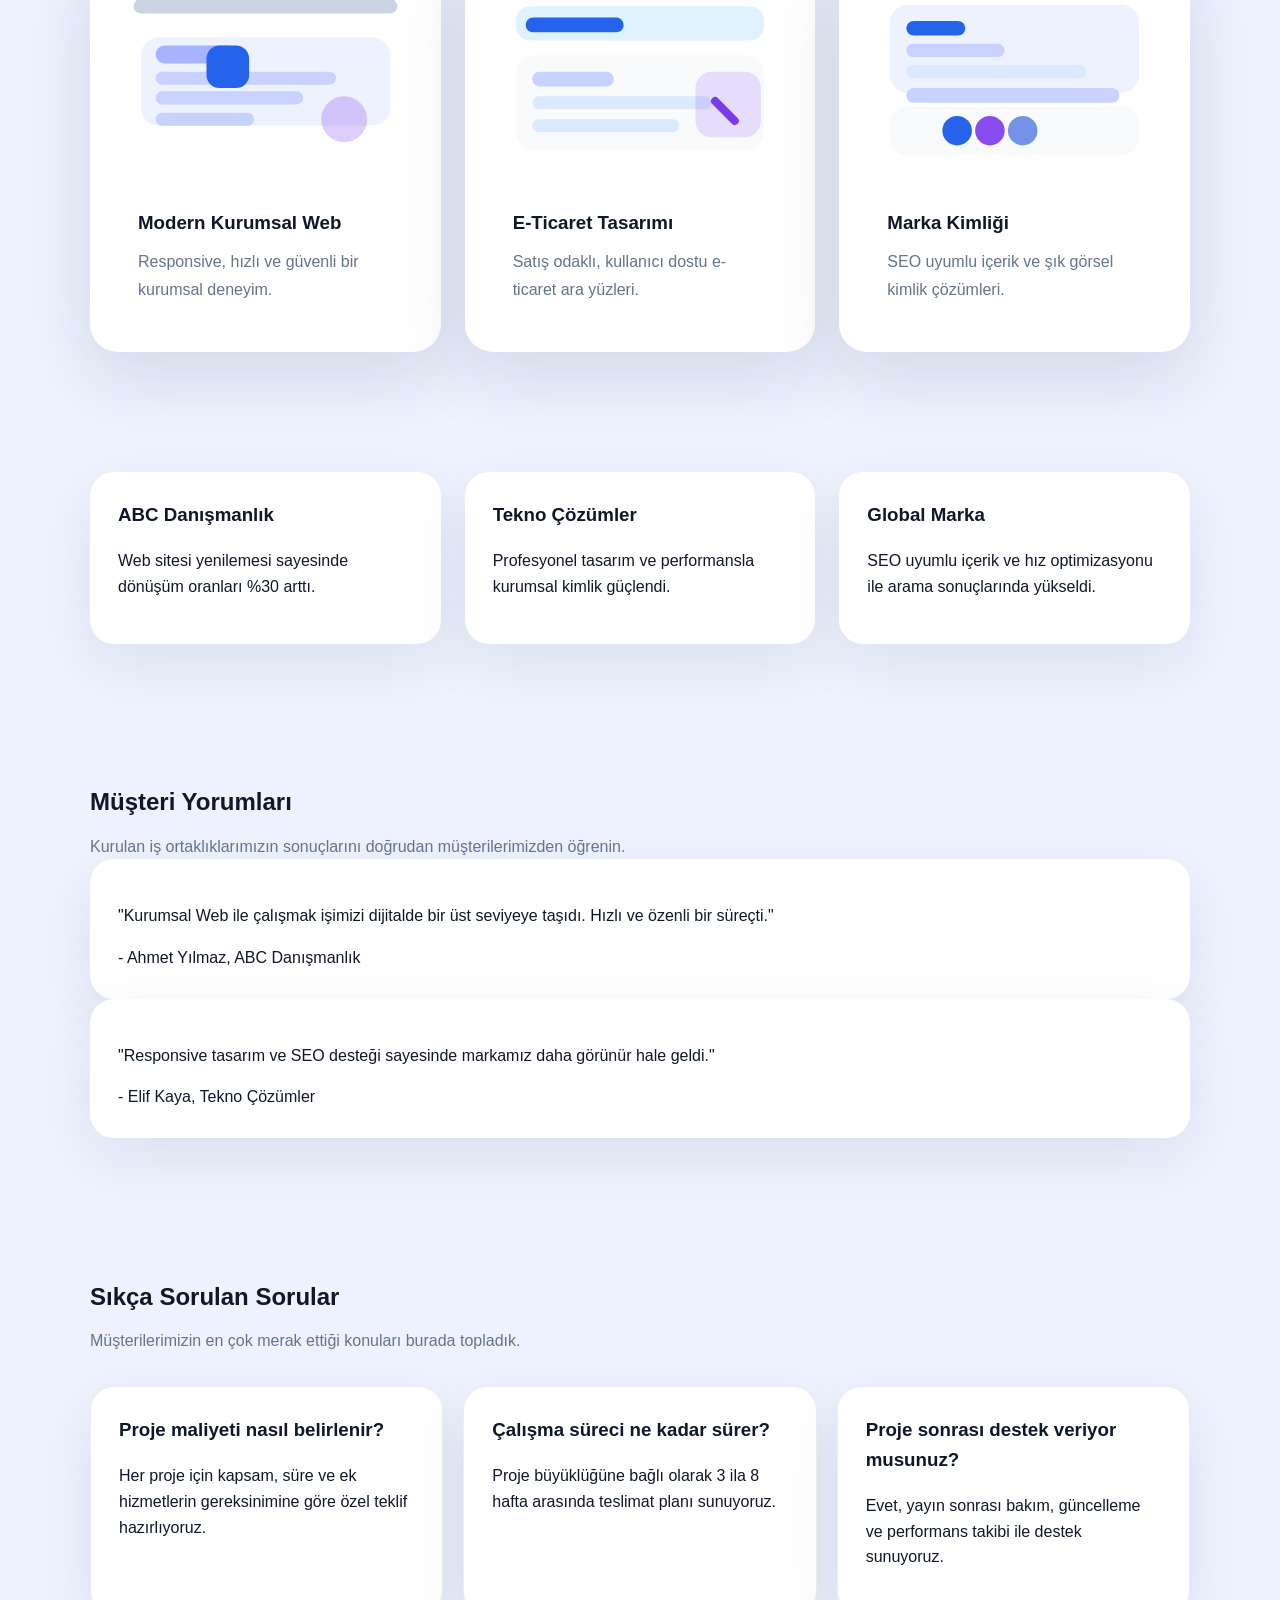
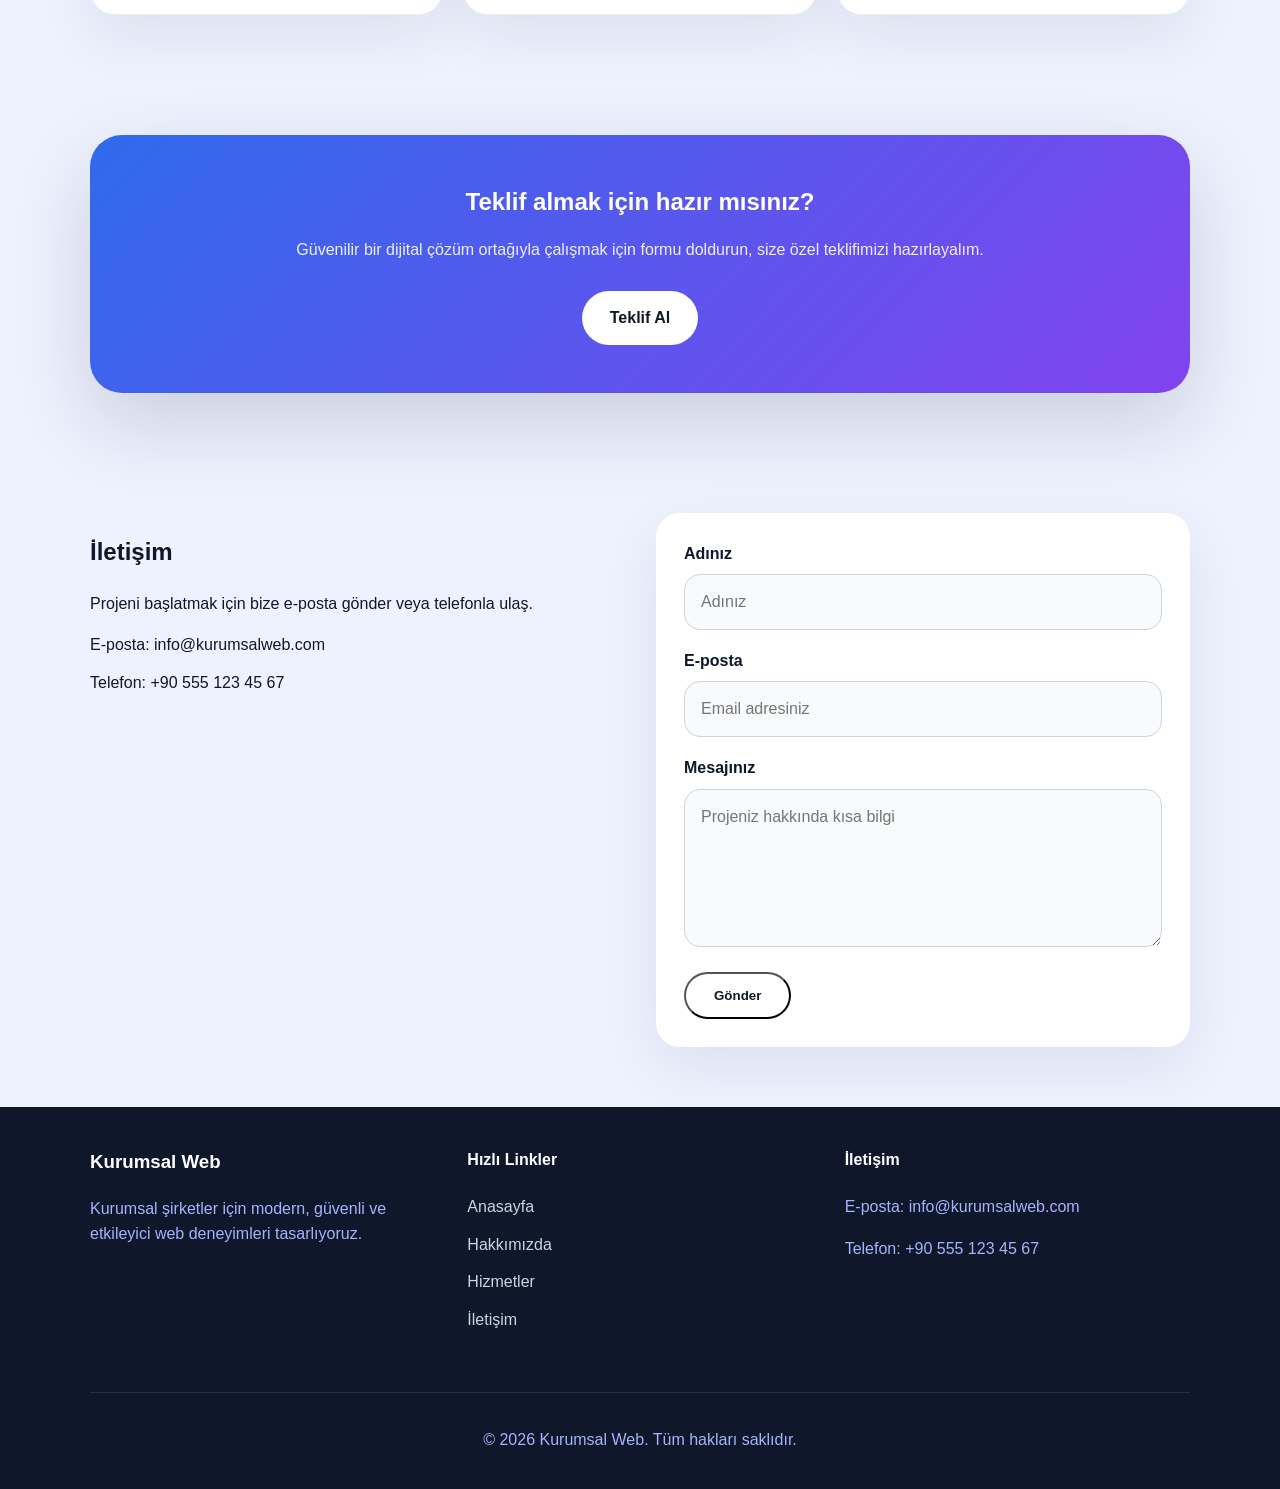
==== commit d7952dc9: "Ek sayfalar eklenerek birçok sayfalı Websayfasına düzeni eklendi" ====
--- a/index.html
+++ b/index.html
@@ -14,12 +14,11 @@
         <span class="brand-text">Kurumsal Web</span>
       </div>
       <nav>
-        <a href="#home">Anasayfa</a>
-        <a href="#hakkimizda">Hakkımızda</a>
-        <a href="#hizmetler">Hizmetler</a>
-        <a href="#ozellikler">Özellikler</a>
-        <a href="#referanslar">Referanslar</a>
-        <a href="#iletisim">İletişim</a>
+        <a href="index.html">Anasayfa</a>
+        <a href="about.html">Hakkımızda</a>
+        <a href="services.html">Hizmetler</a>
+        <a href="portfolio.html">Portföy</a>
+        <a href="contact.html">İletişim</a>
       </nav>
     </div>
   </header>
@@ -30,10 +29,10 @@
         <div class="hero-copy">
           <h2>Güvenilir, modern ve profesyonel web çözümleri</h2>
           <p>İşinizi büyütmek için temiz tasarım, hızlı sayfalar ve mobil uyumlu bir yapı sunuyoruz.</p>
-          <a class="button" href="#iletisim">Bize Ulaşın</a>
+          <a class="button" href="contact.html">Bize Ulaşın</a>
         </div>
         <div class="hero-visual">
-          <img src="images/hero-illustration.svg" alt="Kurumsal web tasarım görseli" />
+          <img src="images/hero-photo.svg" alt="Kurumsal ofis ve web tasarım görseli" />
         </div>
       </div>
     </section>
@@ -115,6 +114,63 @@
       </div>
     </section>
 
+    <section id="surec" class="content-section process-section">
+      <div class="container">
+        <div class="section-header">
+          <h2>Çalışma Sürecimiz</h2>
+          <p>Her proje için net, hızlı ve ölçülebilir bir yol haritası sunuyoruz.</p>
+        </div>
+        <div class="process-grid">
+          <article class="process-step">
+            <span>1</span>
+            <h3>Analiz</h3>
+            <p>Hedeflerinizi, marka kişiliğinizi ve dijital ihtiyaçlarınızı ayrıntılı şekilde belirliyoruz.</p>
+          </article>
+          <article class="process-step">
+            <span>2</span>
+            <h3>Tasarım</h3>
+            <p>Markanız için modern, kullanıcı dostu ve etkileyici görseller oluşturuyoruz.</p>
+          </article>
+          <article class="process-step">
+            <span>3</span>
+            <h3>Geliştirme</h3>
+            <p>Hızlı, güvenli ve SEO uyumlu yapı ile projeyi aktif hale getiriyoruz.</p>
+          </article>
+          <article class="process-step">
+            <span>4</span>
+            <h3>Test & Yayın</h3>
+            <p>Test, optimize ve yayına alma süreçlerini dikkatle yönetiyoruz.</p>
+          </article>
+        </div>
+      </div>
+    </section>
+
+    <section id="portfolyo" class="content-section portfolio-section">
+      <div class="container">
+        <div class="section-header">
+          <h2>Portföy</h2>
+          <p>Gerçek projelerde kullandığımız tasarım ve geliştirme yaklaşımlarını burada görebilirsiniz.</p>
+        </div>
+        <div class="portfolio-grid">
+          <article class="portfolio-card">
+            <img src="images/portfolio-1.svg" alt="Portföy proje 1" />
+            <h3>Modern Kurumsal Web</h3>
+            <p>Responsive, hızlı ve güvenli bir kurumsal deneyim.</p>
+          </article>
+          <article class="portfolio-card">
+            <img src="images/portfolio-2.svg" alt="Portföy proje 2" />
+            <h3>E-Ticaret Tasarımı</h3>
+            <p>Satış odaklı, kullanıcı dostu e-ticaret ara yüzleri.</p>
+          </article>
+          <article class="portfolio-card">
+            <img src="images/portfolio-3.svg" alt="Portföy proje 3" />
+            <h3>Marka Kimliği</h3>
+            <p>SEO uyumlu içerik ve şık görsel kimlik çözümleri.</p>
+          </article>
+        </div>
+      </div>
+    </section>
+
     <section id="referanslar" class="content-section">
       <div class="container services-grid">
         <article>
@@ -148,6 +204,37 @@
             <span class="testimonial-author">- Elif Kaya, Tekno Çözümler</span>
           </article>
         </div>
+      </div>
+    </section>
+
+    <section id="sss" class="content-section faq-section">
+      <div class="container">
+        <div class="section-header">
+          <h2>Sıkça Sorulan Sorular</h2>
+          <p>Müşterilerimizin en çok merak ettiği konuları burada topladık.</p>
+        </div>
+        <div class="faq-grid">
+          <article class="faq-item">
+            <h3>Proje maliyeti nasıl belirlenir?</h3>
+            <p>Her proje için kapsam, süre ve ek hizmetlerin gereksinimine göre özel teklif hazırlıyoruz.</p>
+          </article>
+          <article class="faq-item">
+            <h3>Çalışma süreci ne kadar sürer?</h3>
+            <p>Proje büyüklüğüne bağlı olarak 3 ila 8 hafta arasında teslimat planı sunuyoruz.</p>
+          </article>
+          <article class="faq-item">
+            <h3>Proje sonrası destek veriyor musunuz?</h3>
+            <p>Evet, yayın sonrası bakım, güncelleme ve performans takibi ile destek sunuyoruz.</p>
+          </article>
+        </div>
+      </div>
+    </section>
+
+    <section class="content-section cta-section">
+      <div class="container cta-card">
+        <h2>Teklif almak için hazır mısınız?</h2>
+        <p>Güvenilir bir dijital çözüm ortağıyla çalışmak için formu doldurun, size özel teklifimizi hazırlayalım.</p>
+        <a class="button" href="contact.html">Teklif Al</a>
       </div>
     </section>
 
@@ -186,10 +273,10 @@
       <div class="footer-column">
         <h4>Hızlı Linkler</h4>
         <ul class="footer-links">
-          <li><a href="#home">Anasayfa</a></li>
-          <li><a href="#hakkimizda">Hakkımızda</a></li>
-          <li><a href="#hizmetler">Hizmetler</a></li>
-          <li><a href="#iletisim">İletişim</a></li>
+          <li><a href="index.html">Anasayfa</a></li>
+          <li><a href="about.html">Hakkımızda</a></li>
+          <li><a href="services.html">Hizmetler</a></li>
+          <li><a href="contact.html">İletişim</a></li>
         </ul>
       </div>
       <div class="footer-column">
--- a/styles.css
+++ b/styles.css
@@ -114,6 +114,41 @@
   box-shadow: 0 30px 80px rgba(15, 23, 42, 0.18);
 }
 
+.portfolio-grid {
+  display: grid;
+  gap: 24px;
+  grid-template-columns: repeat(auto-fit, minmax(220px, 1fr));
+  margin-top: 32px;
+}
+
+.portfolio-card {
+  background: white;
+  border-radius: 28px;
+  overflow: hidden;
+  box-shadow: 0 24px 70px rgba(15, 23, 42, 0.12);
+  transition: transform 180ms ease, box-shadow 180ms ease;
+}
+
+.portfolio-card:hover {
+  transform: translateY(-4px);
+  box-shadow: 0 28px 80px rgba(15, 23, 42, 0.16);
+}
+
+.portfolio-card img {
+  width: 100%;
+  display: block;
+}
+
+.portfolio-card h3 {
+  margin: 20px 20px 10px;
+}
+
+.portfolio-card p {
+  margin: 0 20px 20px;
+  color: var(--muted);
+  line-height: 1.75;
+}
+
 .button {
   display: inline-block;
   background: white;
@@ -189,6 +224,77 @@
 .feature-card:hover {
   transform: translateY(-4px);
   border-color: rgba(37, 99, 235, 0.4);
+}
+
+.process-grid {
+  display: grid;
+  gap: 20px;
+  grid-template-columns: repeat(auto-fit, minmax(220px, 1fr));
+  margin-top: 32px;
+}
+
+.process-step {
+  background: white;
+  border-radius: 24px;
+  padding: 28px;
+  border: 1px solid rgba(148, 163, 184, 0.18);
+  box-shadow: 0 20px 60px rgba(15, 23, 42, 0.08);
+}
+
+.process-step span {
+  display: inline-flex;
+  width: 40px;
+  height: 40px;
+  align-items: center;
+  justify-content: center;
+  border-radius: 50%;
+  background: var(--primary);
+  color: white;
+  font-weight: 700;
+  margin-bottom: 18px;
+}
+
+.faq-grid {
+  display: grid;
+  gap: 20px;
+  grid-template-columns: repeat(auto-fit, minmax(240px, 1fr));
+  margin-top: 32px;
+}
+
+.faq-item {
+  background: white;
+  border-radius: 24px;
+  padding: 28px;
+  border: 1px solid rgba(148, 163, 184, 0.18);
+  box-shadow: 0 20px 60px rgba(15, 23, 42, 0.08);
+}
+
+.faq-item h3 {
+  margin-top: 0;
+}
+
+.cta-card {
+  background: linear-gradient(135deg, rgba(37, 99, 235, 0.95), rgba(124, 58, 237, 0.95));
+  color: white;
+  padding: 48px 40px;
+  border-radius: 32px;
+  text-align: center;
+  box-shadow: 0 30px 80px rgba(15, 23, 42, 0.16);
+}
+
+.cta-card h2 {
+  margin: 0 0 16px;
+}
+
+.cta-card p {
+  max-width: 760px;
+  margin: 0 auto 28px;
+  color: rgba(255, 255, 255, 0.9);
+}
+
+.cta-card .button {
+  background: white;
+  color: var(--header);
 }
 
 article {
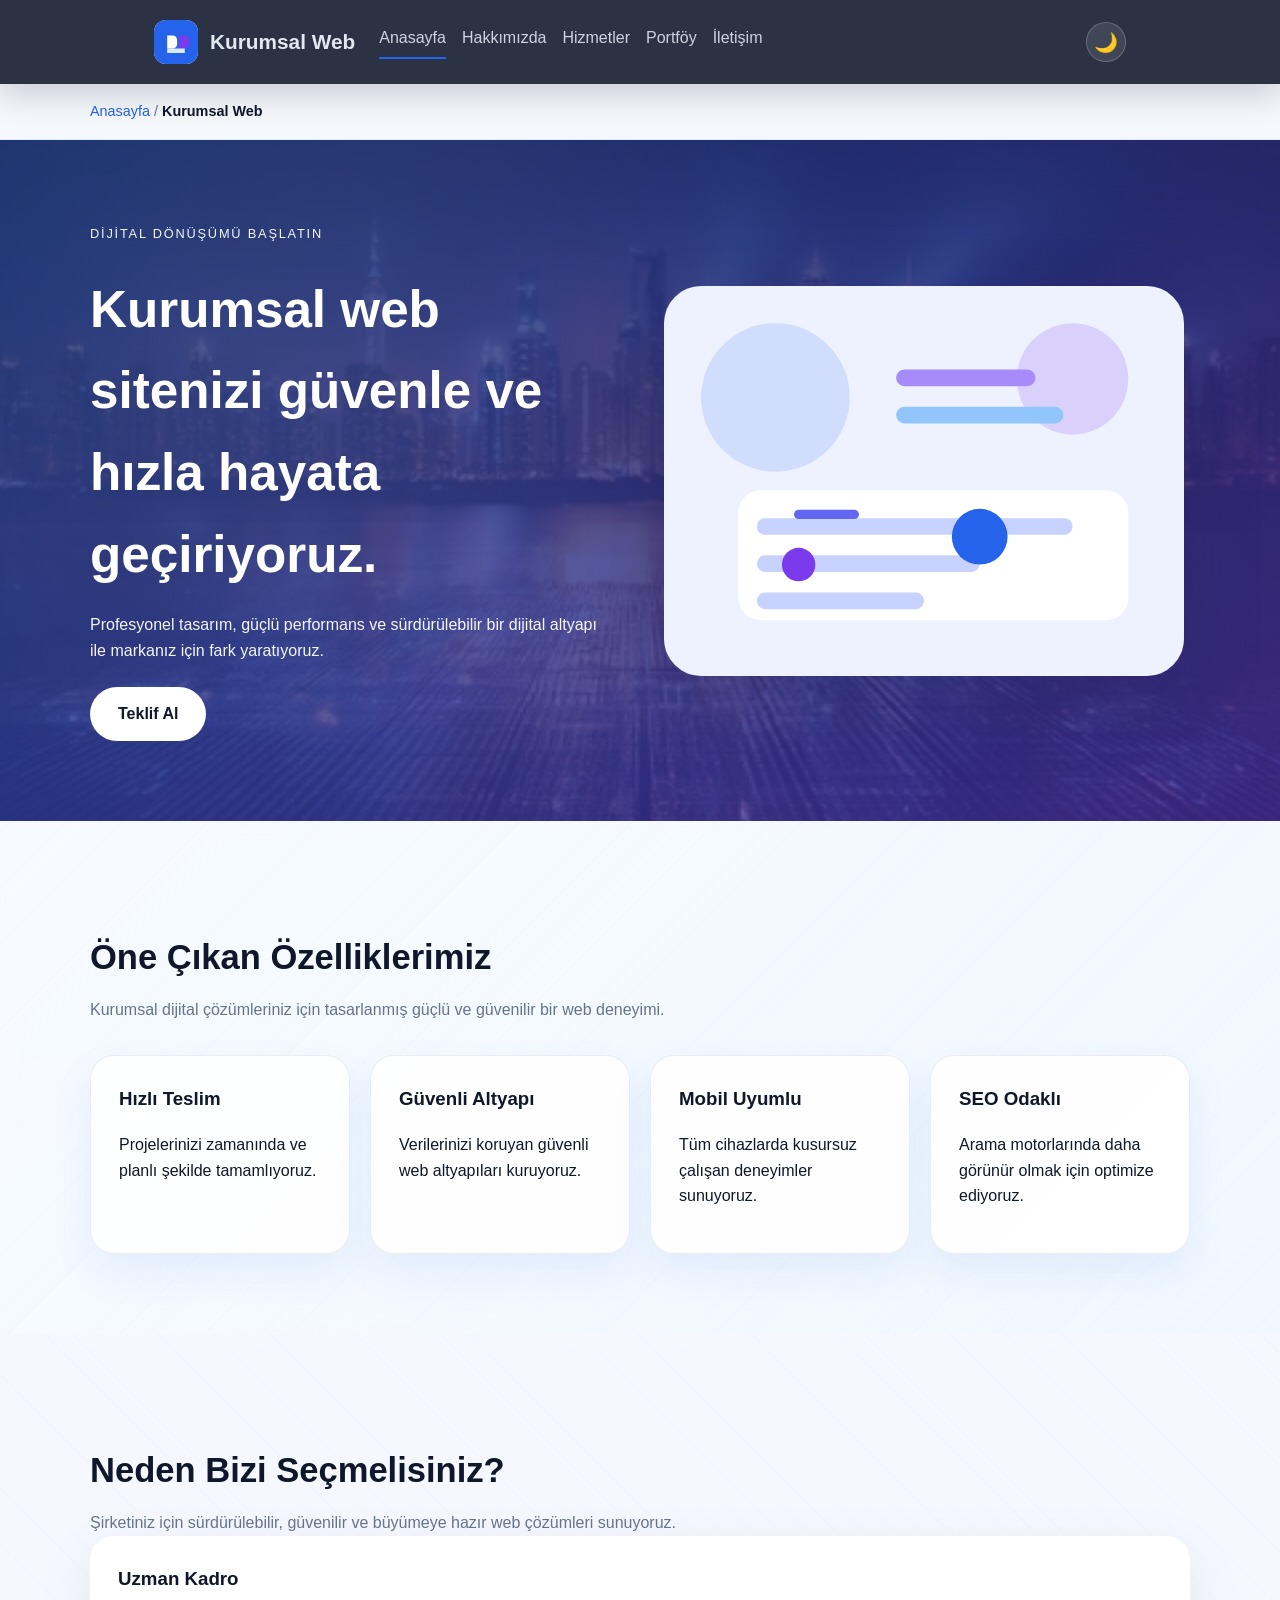
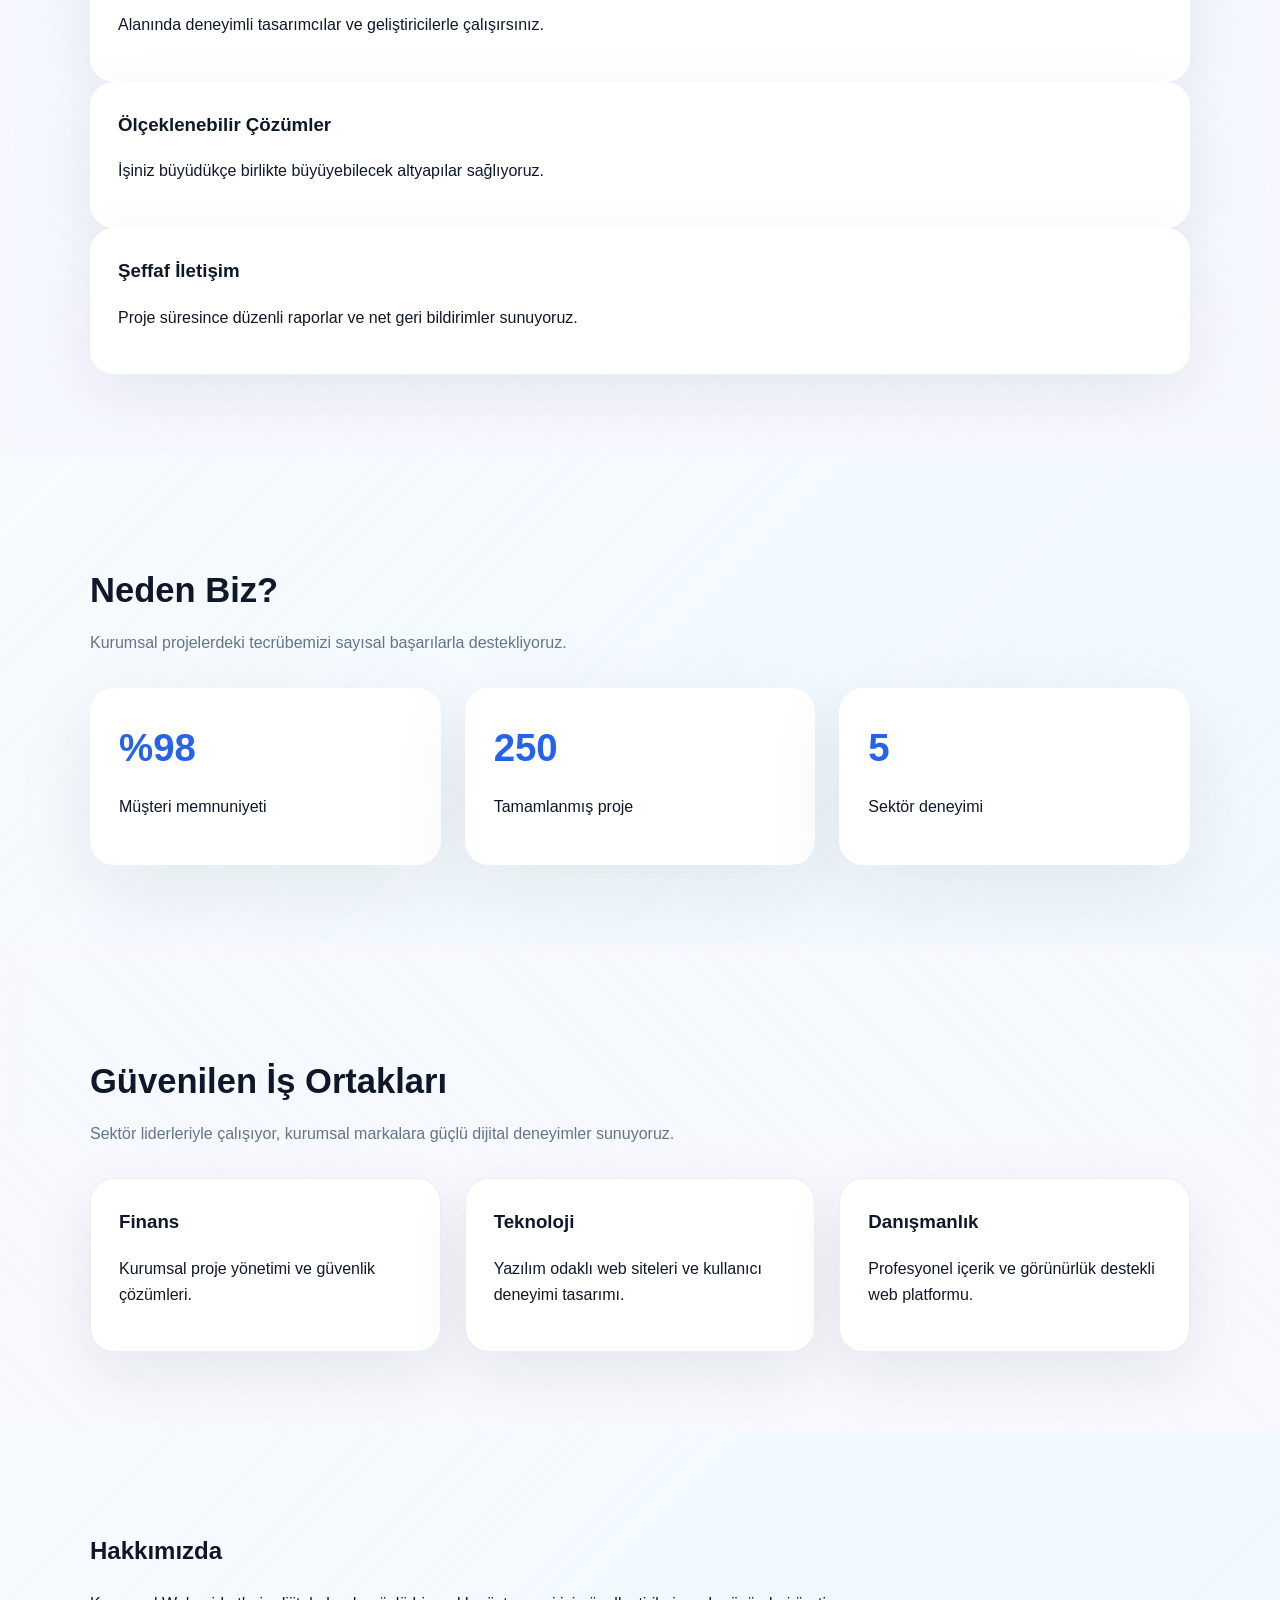
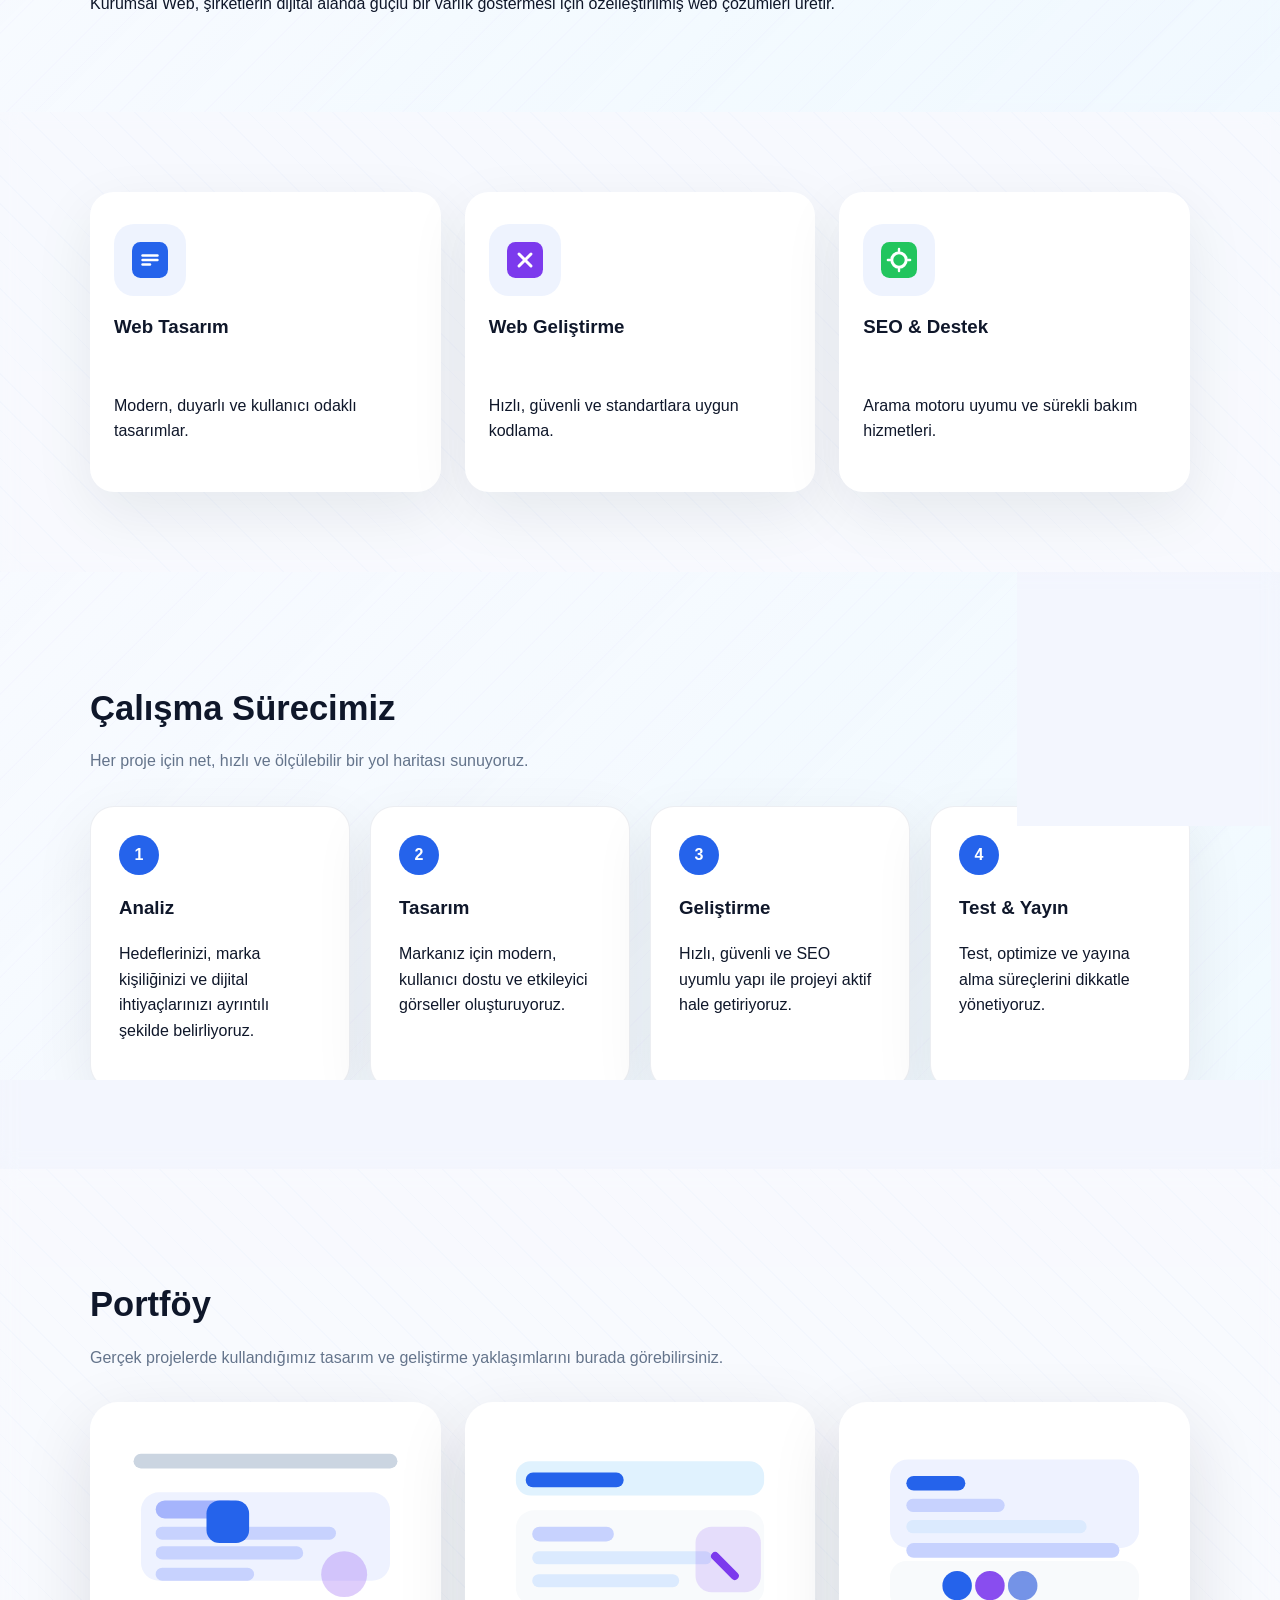
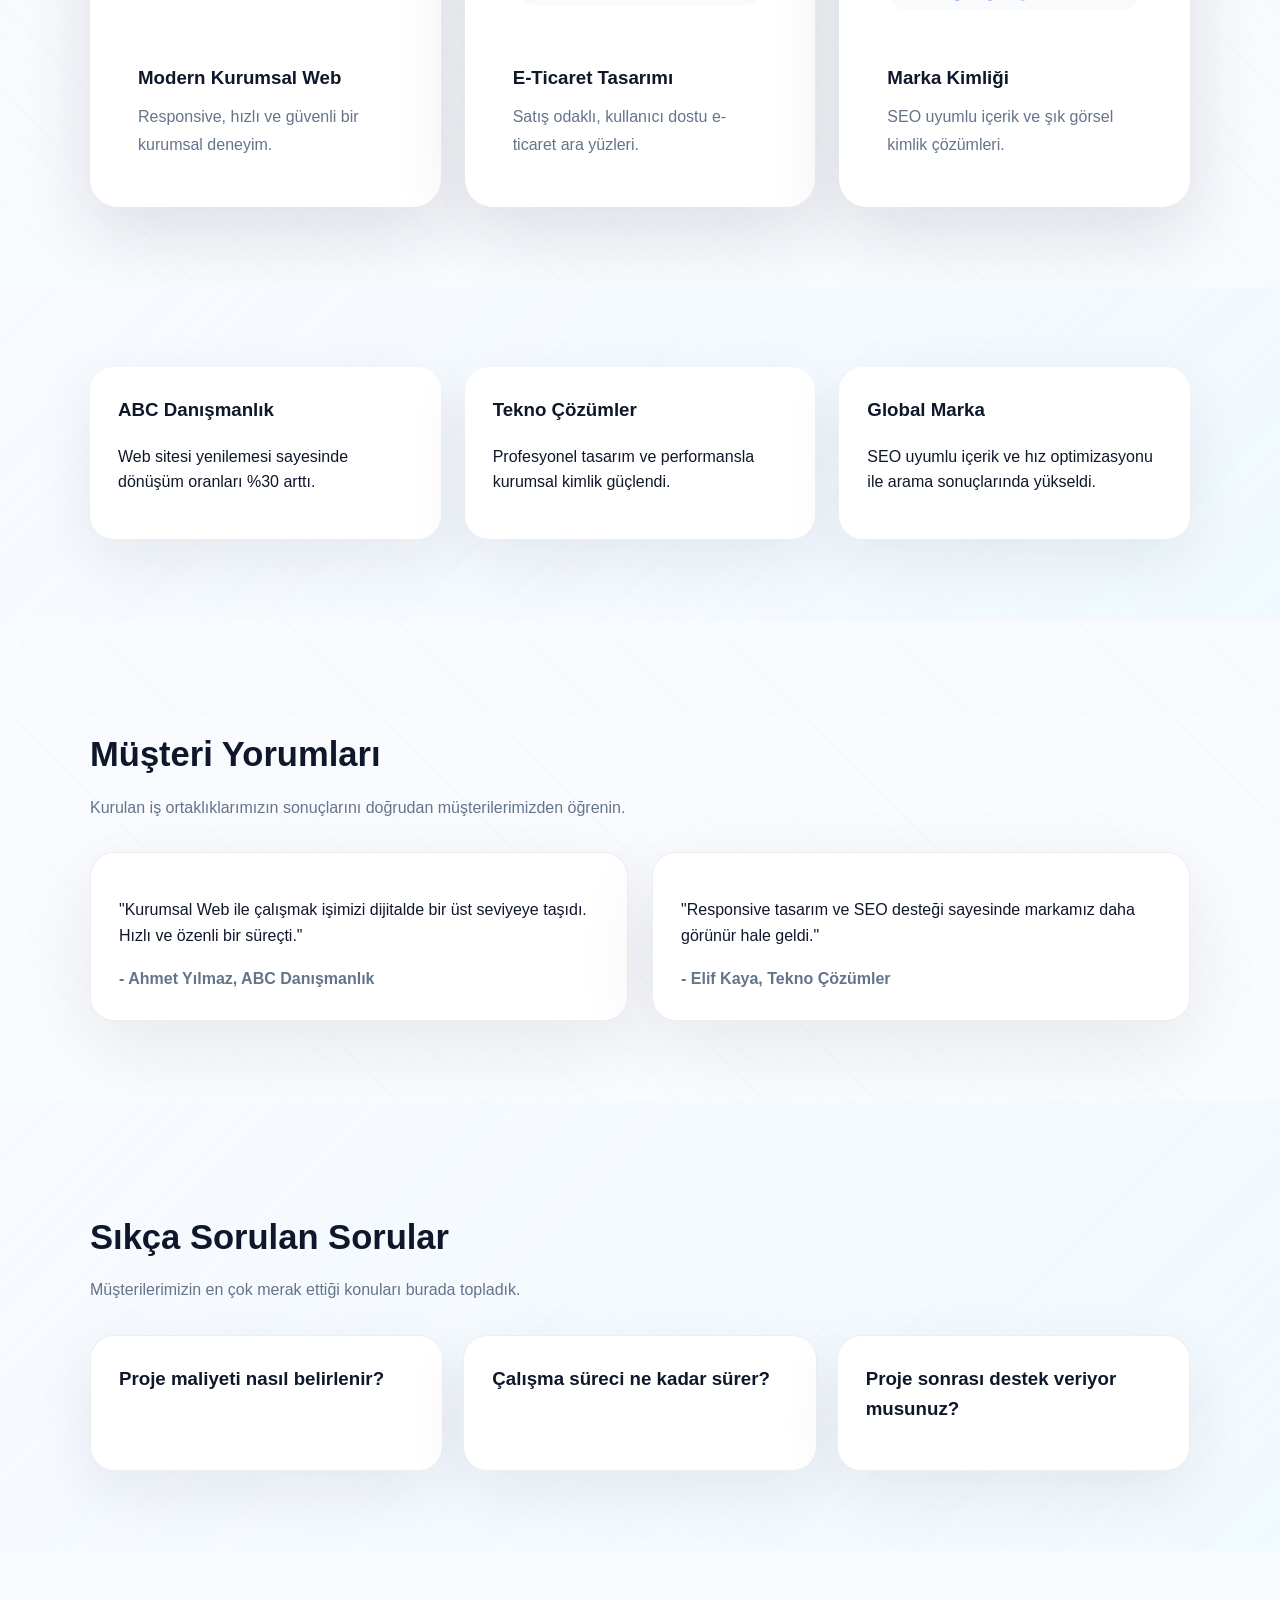
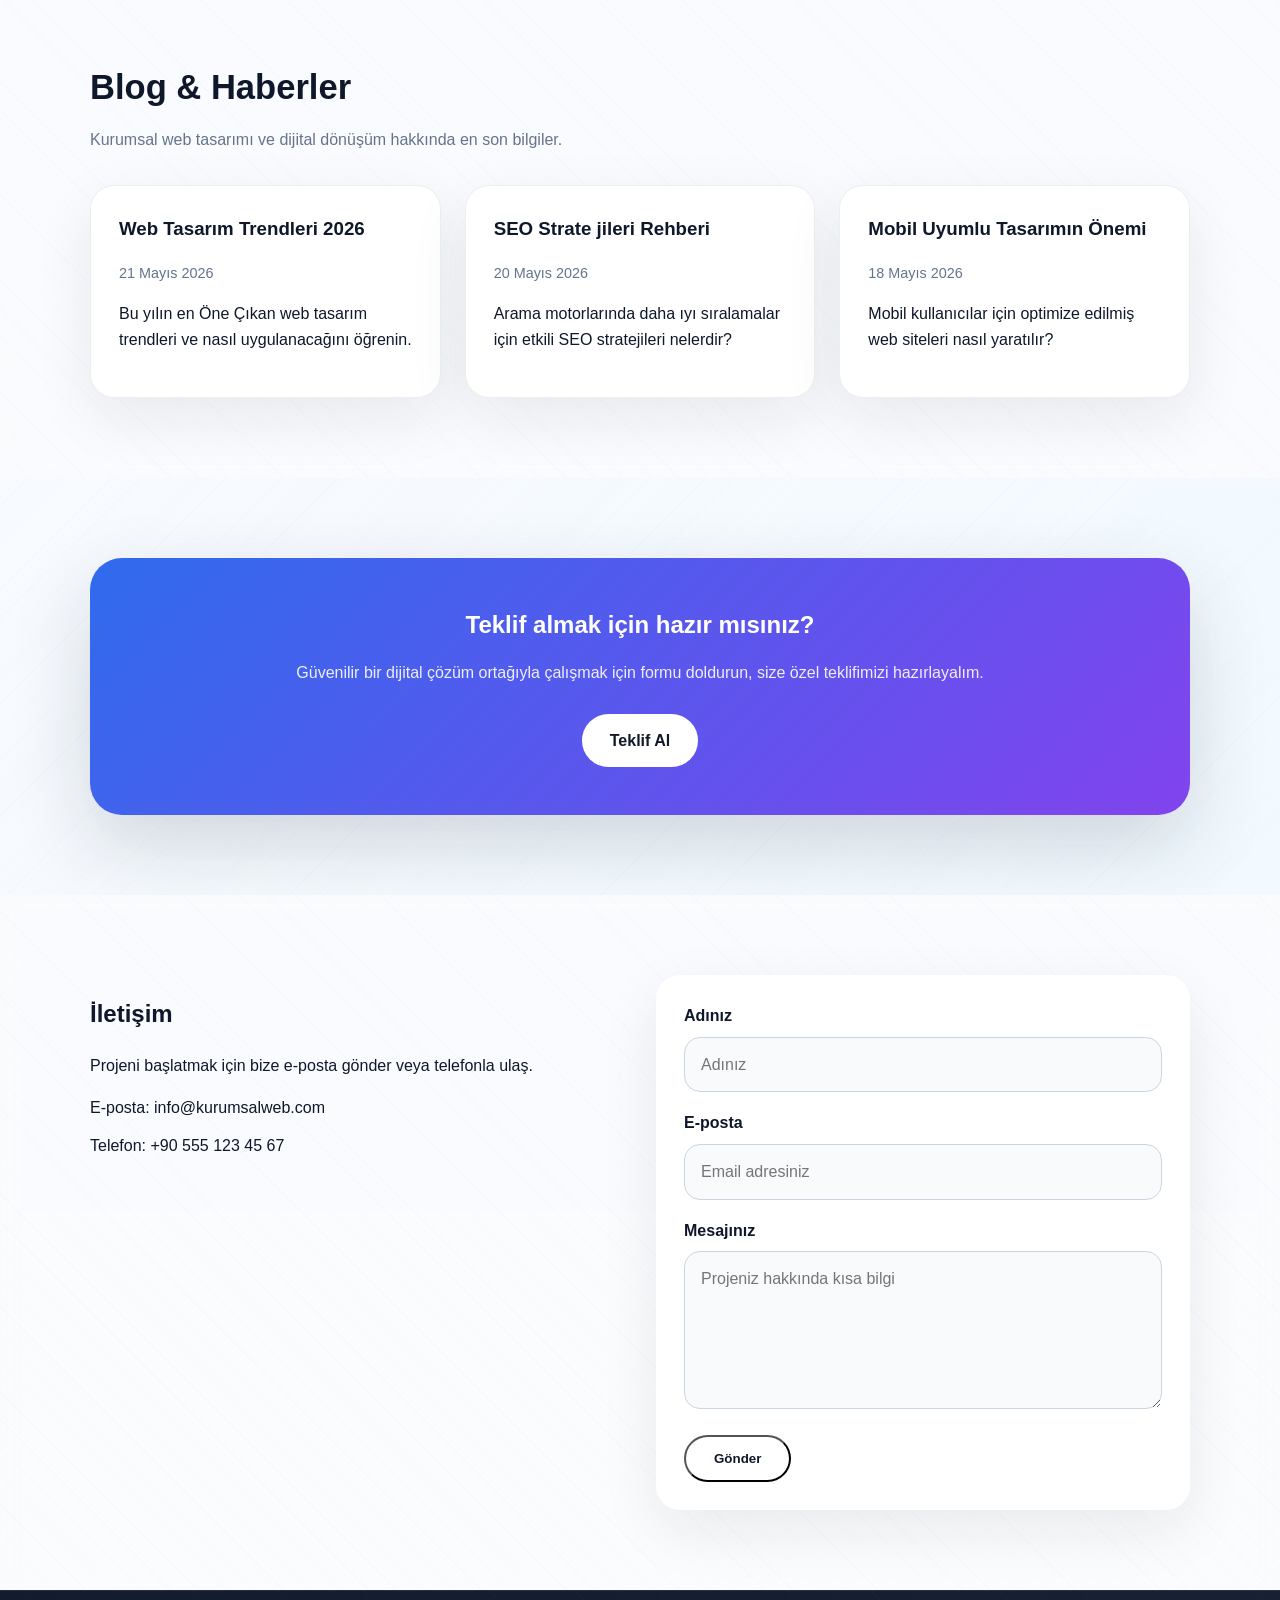
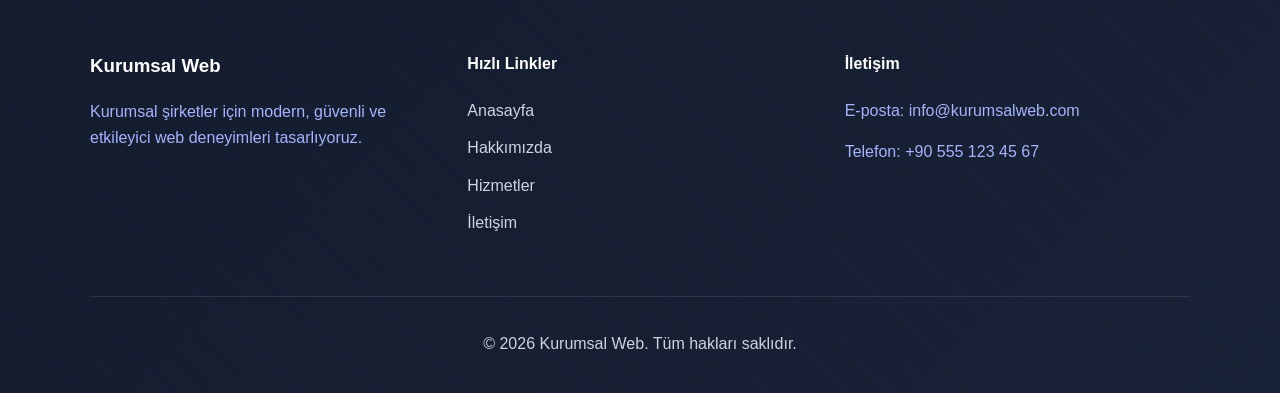
==== commit c394f113: "Dark Mode - Sayfalar arası senktronizasyon eklendi" ====
--- a/index.html
+++ b/index.html
@@ -4,6 +4,12 @@
   <meta charset="UTF-8" />
   <meta name="viewport" content="width=device-width, initial-scale=1.0" />
   <title>Kurumsal Web</title>
+  <meta name="description" content="Kurumsal Web ile modern, güvenli ve mobil uyumlu web siteleri oluşturun. Kurumsal çözümlerde profesyonel destek sunuyoruz." />
+  <meta property="og:title" content="Kurumsal Web - Profesyonel Kurumsal Web Siteleri" />
+  <meta property="og:description" content="Modern, güvenli ve kurumsal web çözümleri ile dijital dönüşümünüzü hızlandırın." />
+  <meta property="og:image" content="images/hero-photo.svg" />
+  <meta property="og:type" content="website" />
+  <meta name="twitter:card" content="summary_large_image" />
   <link rel="stylesheet" href="styles.css" />
 </head>
 <body>
@@ -14,25 +20,37 @@
         <span class="brand-text">Kurumsal Web</span>
       </div>
       <nav>
-        <a href="index.html">Anasayfa</a>
+        <a class="active-link" href="index.html">Anasayfa</a>
         <a href="about.html">Hakkımızda</a>
         <a href="services.html">Hizmetler</a>
         <a href="portfolio.html">Portföy</a>
         <a href="contact.html">İletişim</a>
       </nav>
+      <button id="dark-mode-toggle" class="dark-mode-toggle" aria-label="Koyu/Aydın Modu">🌙</button>
     </div>
+    <button class="hamburger-menu" aria-label="Menüü aç/kapat">
+      <span></span>
+      <span></span>
+      <span></span>
+    </button>
   </header>
 
   <main>
-    <section id="home" class="hero">
+    <nav class="breadcrumb">
+      <div class="container">
+        <a href="index.html">Anasayfa</a> / <span>Kurumsal Web</span>
+      </div>
+    </nav>
+    <section id="home" class="hero hero-home">
       <div class="container hero-grid">
         <div class="hero-copy">
-          <h2>Güvenilir, modern ve profesyonel web çözümleri</h2>
-          <p>İşinizi büyütmek için temiz tasarım, hızlı sayfalar ve mobil uyumlu bir yapı sunuyoruz.</p>
-          <a class="button" href="contact.html">Bize Ulaşın</a>
+          <p class="eyebrow">Dijital Dönüşümü Başlatın</p>
+          <h2>Kurumsal web sitenizi güvenle ve hızla hayata geçiriyoruz.</h2>
+          <p>Profesyonel tasarım, güçlü performans ve sürdürülebilir bir dijital altyapı ile markanız için fark yaratıyoruz.</p>
+          <a class="button" href="contact.html">Teklif Al</a>
         </div>
         <div class="hero-visual">
-          <img src="images/hero-photo.svg" alt="Kurumsal ofis ve web tasarım görseli" />
+          <img src="images/hero-illustration.svg" alt="Kurumsal web tasarım illüstrasyonu" />
         </div>
       </div>
     </section>
@@ -82,6 +100,52 @@
           <article class="why-card">
             <h3>Şeffaf İletişim</h3>
             <p>Proje süresince düzenli raporlar ve net geri bildirimler sunuyoruz.</p>
+          </article>
+        </div>
+      </div>
+    </section>
+
+    <section class="content-section metrics-section">
+      <div class="container">
+        <div class="section-header">
+          <h2>Neden Biz?</h2>
+          <p>Kurumsal projelerdeki tecrübemizi sayısal başarılarla destekliyoruz.</p>
+        </div>
+        <div class="metrics-grid">
+          <article class="metric-card">
+            <strong>%98</strong>
+            <p>Müşteri memnuniyeti</p>
+          </article>
+          <article class="metric-card">
+            <strong>250+</strong>
+            <p>Tamamlanmış proje</p>
+          </article>
+          <article class="metric-card">
+            <strong>5 yıl</strong>
+            <p>Sektör deneyimi</p>
+          </article>
+        </div>
+      </div>
+    </section>
+
+    <section class="content-section clients-section">
+      <div class="container">
+        <div class="section-header">
+          <h2>Güvenilen İş Ortakları</h2>
+          <p>Sektör liderleriyle çalışıyor, kurumsal markalara güçlü dijital deneyimler sunuyoruz.</p>
+        </div>
+        <div class="client-grid">
+          <article class="client-card">
+            <h3>Finans</h3>
+            <p>Kurumsal proje yönetimi ve güvenlik çözümleri.</p>
+          </article>
+          <article class="client-card">
+            <h3>Teknoloji</h3>
+            <p>Yazılım odaklı web siteleri ve kullanıcı deneyimi tasarımı.</p>
+          </article>
+          <article class="client-card">
+            <h3>Danışmanlık</h3>
+            <p>Profesyonel içerik ve görünürlük destekli web platformu.</p>
           </article>
         </div>
       </div>
@@ -225,6 +289,32 @@
           <article class="faq-item">
             <h3>Proje sonrası destek veriyor musunuz?</h3>
             <p>Evet, yayın sonrası bakım, güncelleme ve performans takibi ile destek sunuyoruz.</p>
+          </article>
+        </div>
+      </div>
+    </section>
+
+    <section class="content-section blog-section">
+      <div class="container">
+        <div class="section-header">
+          <h2>Blog & Haberler</h2>
+          <p>Kurumsal web tasarımı ve dijital dönüşüm hakkında en son bilgiler.</p>
+        </div>
+        <div class="blog-grid">
+          <article class="blog-card">
+            <h3>Web Tasarım Trendleri 2026</h3>
+            <p class="blog-meta">21 Mayıs 2026</p>
+            <p>Bu yılın en Öne Çıkan web tasarım trendleri ve nasıl uygulanacağını öğrenin.</p>
+          </article>
+          <article class="blog-card">
+            <h3>SEO Strate jileri Rehberi</h3>
+            <p class="blog-meta">20 Mayıs 2026</p>
+            <p>Arama motorlarında daha ıyı sıralamalar için etkili SEO stratejileri nelerdir?</p>
+          </article>
+          <article class="blog-card">
+            <h3>Mobil Uyumlu Tasarımın Önemi</h3>
+            <p class="blog-meta">18 Mayıs 2026</p>
+            <p>Mobil kullanıcılar için optimize edilmiş web siteleri nasıl yaratılır?</p>
           </article>
         </div>
       </div>
--- a/styles.css
+++ b/styles.css
@@ -25,6 +25,81 @@
 body {
   margin: 0;
   line-height: 1.6;
+  background: linear-gradient(180deg, #eef2ff 0%, #f8fafc 100%);
+  position: relative;
+  transition: background-color 300ms ease, color 300ms ease;
+}
+
+body.dark-mode {
+  --bg: #0f172a;
+  --surface: #1e293b;
+  --text: #e2e8f0;
+  --muted: #94a3b8;
+  background: linear-gradient(180deg, #0f172a 0%, #1e293b 100%);
+}
+
+body.dark-mode ::selection {
+  background: rgba(37, 99, 235, 0.5);
+}
+
+@keyframes fadeInUp {
+  from {
+    opacity: 0;
+    transform: translateY(30px);
+  }
+  to {
+    opacity: 1;
+    transform: translateY(0);
+  }
+}
+
+.animate-in {
+  animation: fadeInUp 600ms ease-out forwards;
+}
+
+.metric-card.animate-in {
+  animation-delay: 100ms;
+}
+
+.feature-card.animate-in {
+  animation-delay: 150ms;
+}
+
+.service-card.animate-in {
+  animation-delay: 200ms;
+}
+
+.portfolio-card.animate-in {
+  animation-delay: 250ms;
+}
+
+.faq-item {
+  cursor: pointer;
+  transition: all 300ms ease;
+}
+
+.faq-item p {
+  display: none;
+  animation: fadeInUp 400ms ease-out forwards;
+}
+
+.faq-item.active p {
+  display: block;
+}
+
+.faq-item:hover {
+  transform: translateX(4px);
+}
+
+body::before {
+  content: '';
+  position: fixed;
+  inset: 0;
+  background-image: 
+    radial-gradient(circle at 20% 50%, rgba(37, 99, 235, 0.08) 0%, transparent 50%),
+    radial-gradient(circle at 80% 80%, rgba(124, 58, 237, 0.08) 0%, transparent 50%);
+  pointer-events: none;
+  z-index: -1;
 }
 
 .container {
@@ -33,13 +108,16 @@
 }
 
 .site-header {
-  background: var(--header);
+  background: rgba(15, 23, 42, 0.88);
   color: var(--header-contrast);
   padding: 20px 0;
   position: sticky;
   top: 0;
   z-index: 50;
   box-shadow: 0 12px 30px rgba(15, 23, 42, 0.18);
+  display: flex;
+  justify-content: space-between;
+  align-items: center;
 }
 
 .header-inner {
@@ -47,6 +125,10 @@
   justify-content: space-between;
   align-items: center;
   gap: 24px;
+  flex: 1;
+  max-width: 1100px;
+  margin: 0 auto;
+  padding: 0 5%;
 }
 
 .brand {
@@ -72,6 +154,7 @@
   display: flex;
   flex-wrap: wrap;
   gap: 16px;
+  flex: 1;
 }
 
 .site-header a {
@@ -80,30 +163,84 @@
 }
 
 .hero {
-  background: linear-gradient(135deg, var(--primary) 0%, var(--accent) 100%);
+  position: relative;
+  overflow: hidden;
   color: white;
   padding: 80px 0;
-}
-
-.hero-grid {
-  display: grid;
-  grid-template-columns: 1fr 1fr;
-  align-items: center;
-  gap: 48px;
-}
-
-.hero-copy {
-  max-width: 520px;
-}
-
-.hero h2 {
-  margin: 0 0 16px;
-  font-size: clamp(2rem, 4vw, 3.5rem);
-}
-
-.hero p {
-  max-width: 620px;
-  margin: 0 0 24px;
+  background-size: cover;
+  background-position: center;
+  background-repeat: no-repeat;
+  background-attachment: fixed;
+}
+
+.hero::before {
+  content: '';
+  position: absolute;
+  inset: 0;
+  background: linear-gradient(180deg, rgba(15, 23, 42, 0.55), rgba(15, 23, 42, 0.35));
+  pointer-events: none;
+  z-index: 1;
+}
+
+.hero::after {
+  content: '';
+  position: absolute;
+  inset: 0;
+  background-image: 
+    radial-gradient(circle at 20% 30%, rgba(255, 255, 255, 0.08) 0%, transparent 50%),
+    radial-gradient(circle at 80% 70%, rgba(37, 99, 235, 0.06) 0%, transparent 50%);
+  pointer-events: none;
+  z-index: 1;
+}
+
+.hero .container {
+  position: relative;
+  z-index: 2;
+}
+
+.hero.hero-home {
+  background: linear-gradient(135deg, rgba(37, 99, 235, 0.75), rgba(124, 58, 237, 0.65)), 
+              url('images/back1.png');
+  background-size: cover;
+  background-position: center;
+  background-repeat: no-repeat;
+  background-attachment: fixed;
+}
+
+.hero.hero-about {
+  background: linear-gradient(135deg, rgba(30, 58, 138, 0.88), rgba(37, 99, 235, 0.70)), 
+              url('images/hero-photo.svg');
+  background-size: cover;
+  background-position: center;
+  background-repeat: no-repeat;
+  background-attachment: fixed;
+}
+
+.hero.hero-services {
+  background: linear-gradient(135deg, rgba(59, 102, 241, 0.85), rgba(99, 102, 241, 0.70)), 
+              url('images/hero-photo.svg');
+  background-size: cover;
+  background-position: center;
+  background-repeat: no-repeat;
+  background-attachment: fixed;
+}
+
+.hero.hero-portfolio {
+  background: linear-gradient(135deg, rgba(20, 30, 50, 0.88), rgba(59, 130, 246, 0.70)), 
+              url('images/hero-photo.svg');
+  background-size: cover;
+  background-position: center;
+  background-repeat: no-repeat;
+  background-attachment: fixed;
+}
+
+.hero.hero-contact {
+  background: linear-gradient(135deg, rgba(30, 58, 138, 0.90), rgba(59, 130, 246, 0.65)), 
+              url('images/hero-photo.svg');
+  background-size: cover;
+  background-position: center;
+  background-repeat: no-repeat;
+  background-attachment: fixed;
 }
 
 .hero-visual img {
@@ -114,6 +251,267 @@
   box-shadow: 0 30px 80px rgba(15, 23, 42, 0.18);
 }
 
+.hero-grid {
+  display: grid;
+  grid-template-columns: 1fr 1fr;
+  align-items: center;
+  gap: 48px;
+}
+
+.hero-copy {
+  max-width: 520px;
+}
+
+.hero h2 {
+  margin: 0 0 16px;
+  font-size: clamp(2rem, 4vw, 3.5rem);
+  color: white;
+}
+
+.hero p {
+  max-width: 620px;
+  margin: 0 0 24px;
+  color: rgba(255, 255, 255, 0.95);
+}
+
+.eyebrow {
+  display: inline-block;
+  margin-bottom: 18px;
+  color: rgba(255, 255, 255, 0.85);
+  text-transform: uppercase;
+  letter-spacing: 0.14em;
+  font-size: 0.8rem;
+}
+
+.metrics-grid,
+.value-grid,
+.testimonial-grid,
+.trusted-grid {
+  display: grid;
+  gap: 24px;
+  grid-template-columns: repeat(auto-fit, minmax(220px, 1fr));
+  margin-top: 32px;
+}
+
+.metric-card,
+.value-card,
+.testimonial-card,
+.contact-card,
+.team-card,
+.package-card,
+.case-card,
+.client-card,
+.pricing-card,
+.case-study-card {
+  background: rgba(255, 255, 255, 0.95);
+  border: 1px solid rgba(255, 255, 255, 0.5);
+  border-radius: 24px;
+  padding: 28px;
+  box-shadow: 0 20px 60px rgba(15, 23, 42, 0.06);
+  backdrop-filter: blur(10px);
+  transition: all 200ms ease;
+}
+
+.metric-card:hover,
+.value-card:hover,
+.team-card:hover,
+.pricing-card:hover,
+.case-study-card:hover {
+  transform: translateY(-4px);
+  box-shadow: 0 28px 80px rgba(15, 23, 42, 0.10);
+  background: rgba(255, 255, 255, 0.98);
+}
+
+.metric-card strong {
+  display: block;
+  font-size: 2.4rem;
+  margin-bottom: 12px;
+  color: var(--primary);
+}
+
+.testimonial-card {
+  border: 1px solid rgba(148, 163, 184, 0.18);
+}
+
+.testimonial-author {
+  display: block;
+  margin-top: 18px;
+  color: var(--muted);
+  font-weight: 600;
+}
+
+.section-header h2 {
+  font-size: clamp(2rem, 2.7vw, 2.6rem);
+  margin-bottom: 12px;
+}
+
+.content-section {
+  padding: 80px 0;
+  position: relative;
+  background: rgba(255, 255, 255, 0.4);
+  backdrop-filter: blur(8px);
+  overflow: hidden;
+}
+
+.content-section::before {
+  content: '';
+  position: absolute;
+  inset: 0;
+  background-image: 
+    repeating-linear-gradient(
+      45deg,
+      rgba(37, 99, 235, 0.02) 0px,
+      rgba(37, 99, 235, 0.02) 1px,
+      transparent 1px,
+      transparent 20px
+    );
+  pointer-events: none;
+  z-index: 0;
+}
+
+.content-section > * {
+  position: relative;
+  z-index: 1;
+}
+
+.content-section:nth-of-type(even) {
+  background: linear-gradient(135deg, rgba(247, 250, 255, 0.95), rgba(240, 249, 255, 0.90));
+}
+
+.content-section:nth-of-type(even)::before {
+  background-image: 
+    repeating-linear-gradient(
+      -45deg,
+      rgba(124, 58, 237, 0.02) 0px,
+      rgba(124, 58, 237, 0.02) 1px,
+      transparent 1px,
+      transparent 20px
+    );
+}
+
+.site-header {
+  background: rgba(15, 23, 42, 0.88);
+  backdrop-filter: blur(10px);
+}
+
+.hamburger-menu {
+  display: none;
+  flex-direction: column;
+  cursor: pointer;
+  gap: 6px;
+  background: none;
+  border: none;
+  padding: 12px;
+  z-index: 51;
+  position: absolute;
+  right: 20px;
+  top: 50%;
+  transform: translateY(-50%);
+}
+
+.hamburger-menu span {
+  width: 24px;
+  height: 2px;
+  background: #e2e8f0;
+  transition: all 300ms ease;
+}
+
+.hamburger-menu.active span:nth-child(1) {
+  transform: rotate(45deg) translate(10px, 10px);
+}
+
+.hamburger-menu.active span:nth-child(2) {
+  opacity: 0;
+}
+
+.hamburger-menu.active span:nth-child(3) {
+  transform: rotate(-45deg) translate(7px, -7px);
+}
+
+.dark-mode-toggle {
+  background: rgba(255, 255, 255, 0.1);
+  border: 1px solid rgba(255, 255, 255, 0.2);
+  color: #e2e8f0;
+  border-radius: 50%;
+  width: 40px;
+  height: 40px;
+  cursor: pointer;
+  display: flex;
+  align-items: center;
+  justify-content: center;
+  transition: all 200ms ease;
+  font-size: 1.2rem;
+  margin-left: 12px;
+}
+
+.dark-mode-toggle:hover {
+  background: rgba(255, 255, 255, 0.2);
+}
+
+@media (max-width: 768px) {
+  .hamburger-menu {
+    display: flex;
+    margin-right: 12px;
+  }
+
+  .header-inner {
+    position: absolute;
+    left: 0;
+    top: 60px;
+    width: 100%;
+    flex-direction: column;
+    align-items: flex-start;
+    background: rgba(15, 23, 42, 0.98);
+    gap: 0;
+    padding: 20px;
+    transform: translateX(-100%);
+    transition: transform 300ms ease;
+  }
+
+  .header-inner.active {
+    transform: translateX(0);
+  }
+
+  .site-header nav {
+    flex-direction: column;
+    gap: 0;
+    width: 100%;
+  }
+
+  .site-header nav a {
+    padding: 12px 16px;
+    border-radius: 8px;
+    transition: background 200ms ease;
+  }
+
+  .site-header nav a:hover {
+    background: rgba(37, 99, 235, 0.2);
+  }
+}
+
+.footer-note {
+  color: #cbd5e1;
+}
+
+.hero-copy h2 {
+  color: white;
+}
+
+.hero-copy p,
+.hero-copy .eyebrow {
+  color: rgba(255, 255, 255, 0.95);
+}
+
+.hero-button {
+  background: rgba(255, 255, 255, 0.94);
+}
+
+@media (max-width: 720px) {
+  .hero::before {
+    display: none;
+  }
+}
+
 .portfolio-grid {
   display: grid;
   gap: 24px;
@@ -180,8 +578,125 @@
   color: white;
 }
 
+.active-link {
+  color: white;
+  border-bottom: 2px solid var(--primary);
+  padding-bottom: 6px;
+}
+
+.metrics-grid,
+.value-grid,
+.testimonial-grid,
+.trusted-grid {
+  display: grid;
+  gap: 24px;
+  grid-template-columns: repeat(auto-fit, minmax(220px, 1fr));
+  margin-top: 32px;
+}
+
+.metric-card,
+.value-card,
+.testimonial-card,
+.contact-card,
+.team-card,
+.package-card,
+.case-card {
+  background: white;
+  border-radius: 24px;
+  padding: 28px;
+  box-shadow: 0 24px 80px rgba(15, 23, 42, 0.08);
+}
+
+.metric-card strong {
+  display: block;
+  font-size: 2.4rem;
+  margin-bottom: 12px;
+  color: var(--primary);
+}
+
+.testimonial-card {
+  border: 1px solid rgba(148, 163, 184, 0.18);
+}
+
+.testimonial-author {
+  display: block;
+  margin-top: 18px;
+  color: var(--muted);
+  font-weight: 600;
+}
+
+.section-header h2 {
+  font-size: clamp(2rem, 2.7vw, 2.6rem);
+  margin-bottom: 12px;
+}
+
+.team-grid,
+.package-grid,
+.case-grid,
+.contact-intro-grid {
+  display: grid;
+  gap: 24px;
+  grid-template-columns: repeat(auto-fit, minmax(220px, 1fr));
+  margin-top: 32px;
+}
+
+.team-card,
+.package-card,
+.case-card,
+.contact-card {
+  border: 1px solid rgba(148, 163, 184, 0.18);
+  background: white;
+  border-radius: 24px;
+  padding: 28px;
+  box-shadow: 0 20px 60px rgba(15, 23, 42, 0.08);
+}
+
+.team-card h3,
+.package-card h3,
+.case-card h3,
+.contact-card h3,
+.client-card h3,
+.pricing-card h3,
+.case-study-card h3 {
+  margin-top: 0;
+}
+
+.client-grid,
+.pricing-grid,
+.case-study-grid,
+.team-grid,
+.package-grid,
+.case-grid,
+.contact-intro-grid {
+  display: grid;
+  gap: 24px;
+  grid-template-columns: repeat(auto-fit, minmax(220px, 1fr));
+  margin-top: 32px;
+}
+
+.client-card,
+.pricing-card,
+.case-study-card,
+.team-card,
+.package-card,
+.case-card,
+.contact-card {
+  border: 1px solid rgba(148, 163, 184, 0.18);
+  background: white;
+  border-radius: 24px;
+  padding: 28px;
+  box-shadow: 0 20px 60px rgba(15, 23, 42, 0.08);
+}
+
+.pricing-card strong {
+  display: block;
+  font-size: 2rem;
+  margin-top: 12px;
+  color: var(--primary);
+}
+
 .content-section {
-  padding: 60px 0;
+  padding: 80px 0;
 }
 
 .services-grid {
@@ -219,6 +734,9 @@
 .service-icon {
   width: 72px;
   align-self: center;
+  background: rgba(37, 99, 235, 0.08);
+  padding: 18px;
+  border-radius: 20px;
 }
 
 .feature-card:hover {
@@ -308,6 +826,65 @@
   margin-top: 0;
 }
 
+.breadcrumb {
+  background: rgba(248, 250, 252, 0.8);
+  padding: 16px 0;
+  font-size: 0.9rem;
+  color: var(--muted);
+  border-bottom: 1px solid rgba(37, 99, 235, 0.1);
+}
+
+.breadcrumb a {
+  color: var(--primary);
+  text-decoration: none;
+}
+
+.breadcrumb a:hover {
+  text-decoration: underline;
+}
+
+.breadcrumb span {
+  color: var(--text);
+  font-weight: 600;
+}
+
+.blog-grid,
+.social-grid,
+.client-grid {
+  display: grid;
+  gap: 24px;
+  grid-template-columns: repeat(auto-fit, minmax(280px, 1fr));
+  margin-top: 32px;
+}
+
+.blog-card,
+.social-card {
+  background: white;
+  border-radius: 24px;
+  padding: 28px;
+  box-shadow: 0 20px 60px rgba(15, 23, 42, 0.08);
+  border: 1px solid rgba(148, 163, 184, 0.18);
+  transition: transform 200ms ease;
+}
+
+.blog-card:hover,
+.social-card:hover {
+  transform: translateY(-4px);
+}
+
+.blog-meta {
+  color: var(--muted);
+  font-size: 0.9rem;
+  margin: 8px 0 12px;
+}
+
+.map-container {
+  margin-top: 32px;
+  border-radius: 16px;
+  overflow: hidden;
+  box-shadow: 0 20px 60px rgba(15, 23, 42, 0.12);
+}
+
 .contact-section ul {
   list-style: none;
   padding: 0;
@@ -339,14 +916,19 @@
   height: 46px;
   border-radius: 50%;
   border: none;
-  background: var(--primary);
+  background: linear-gradient(135deg, var(--primary), var(--accent));
   color: white;
   font-size: 1.2rem;
   cursor: pointer;
   opacity: 0;
   transform: scale(0.92);
-  transition: opacity 180ms ease, transform 180ms ease;
+  transition: opacity 200ms ease, transform 200ms ease, box-shadow 200ms ease;
   z-index: 60;
+  box-shadow: 0 10px 30px rgba(37, 99, 235, 0.3);
+}
+
+.back-to-top:hover {
+  box-shadow: 0 15px 40px rgba(37, 99, 235, 0.4);
 }
 
 .back-to-top.visible {
@@ -372,9 +954,31 @@
 }
 
 .site-footer {
-  background: #0f172a;
+  background: linear-gradient(135deg, rgba(15, 23, 42, 0.98), rgba(20, 30, 50, 0.98));
   color: #a5b4fc;
-  padding: 40px 0 20px;
+  padding: 60px 0 20px;
+  position: relative;
+  border-top: 1px solid rgba(255, 255, 255, 0.08);
+}
+
+.site-footer::before {
+  content: '';
+  position: absolute;
+  inset: 0;
+  background-image: 
+    repeating-linear-gradient(
+      45deg,
+      rgba(37, 99, 235, 0.03) 0px,
+      rgba(37, 99, 235, 0.03) 1px,
+      transparent 1px,
+      transparent 30px
+    );
+  pointer-events: none;
+}
+
+.site-footer > * {
+  position: relative;
+  z-index: 1;
 }
 
 .footer-grid {
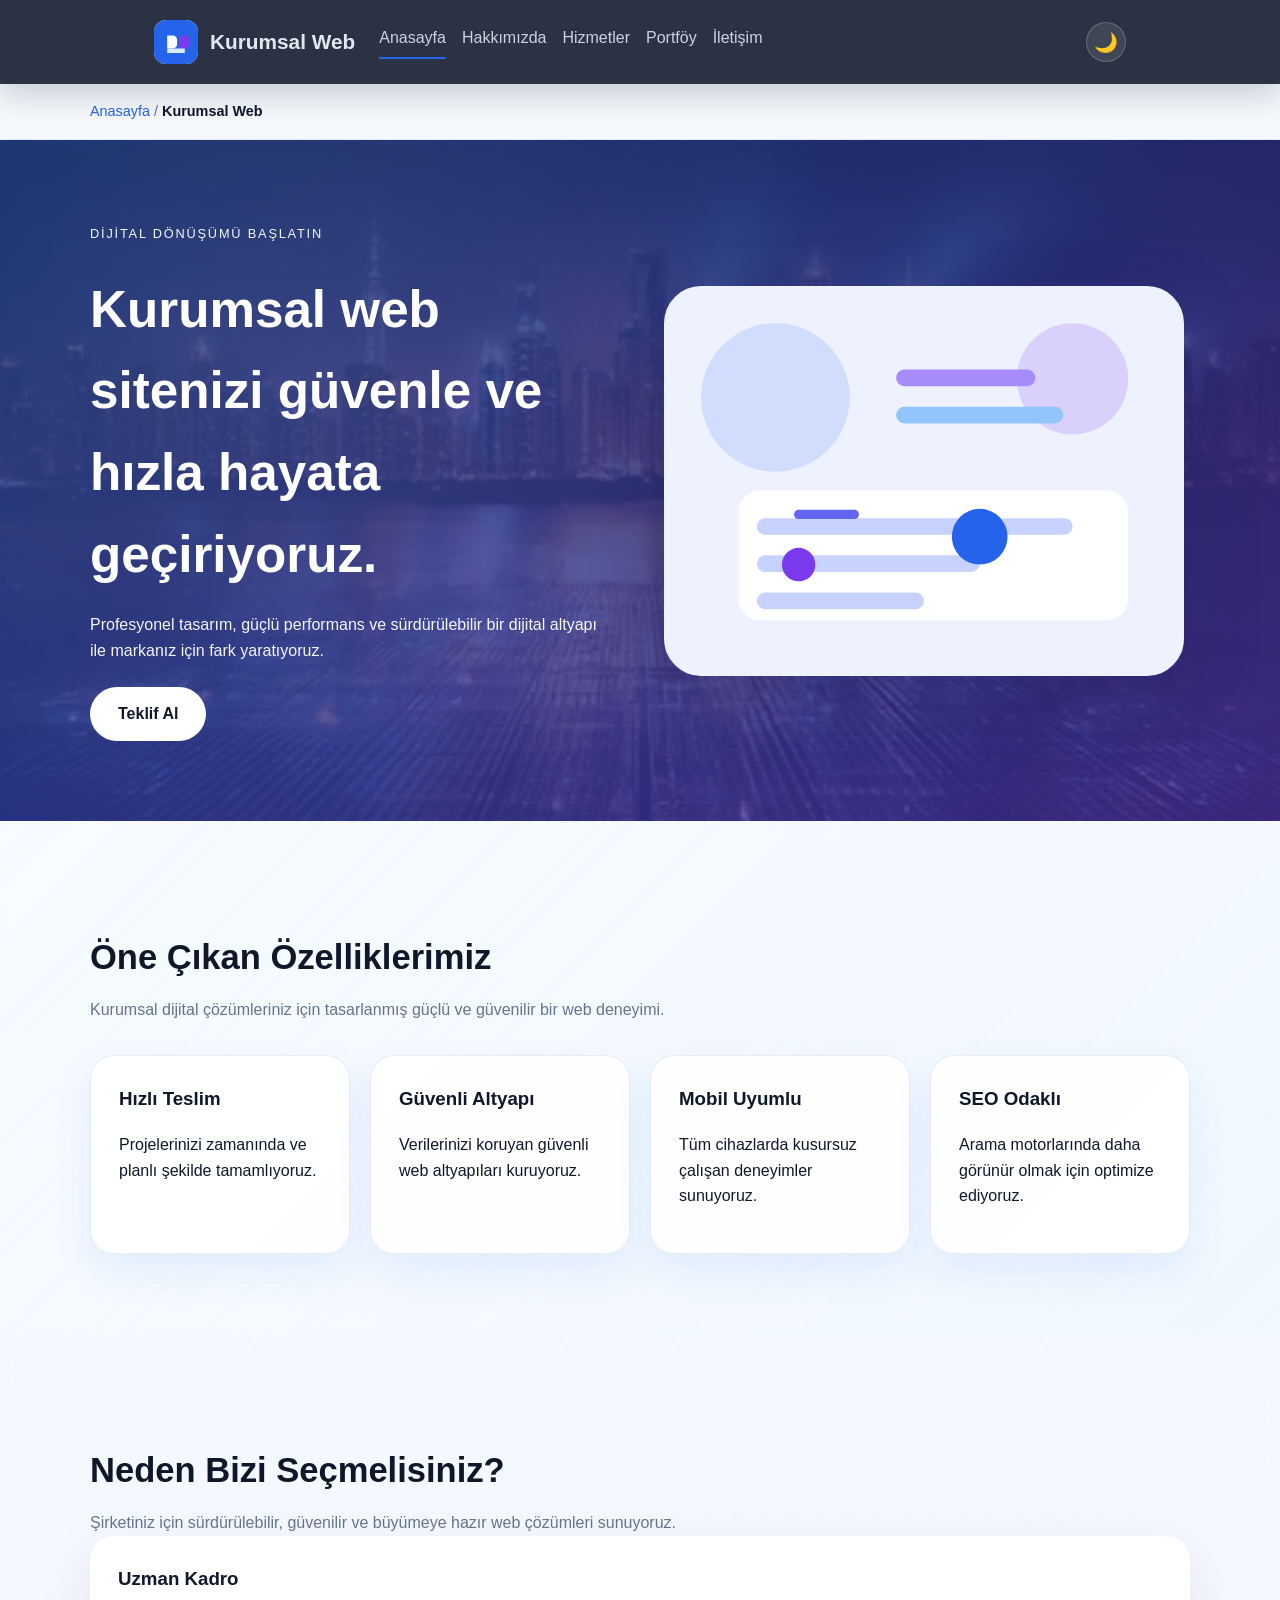
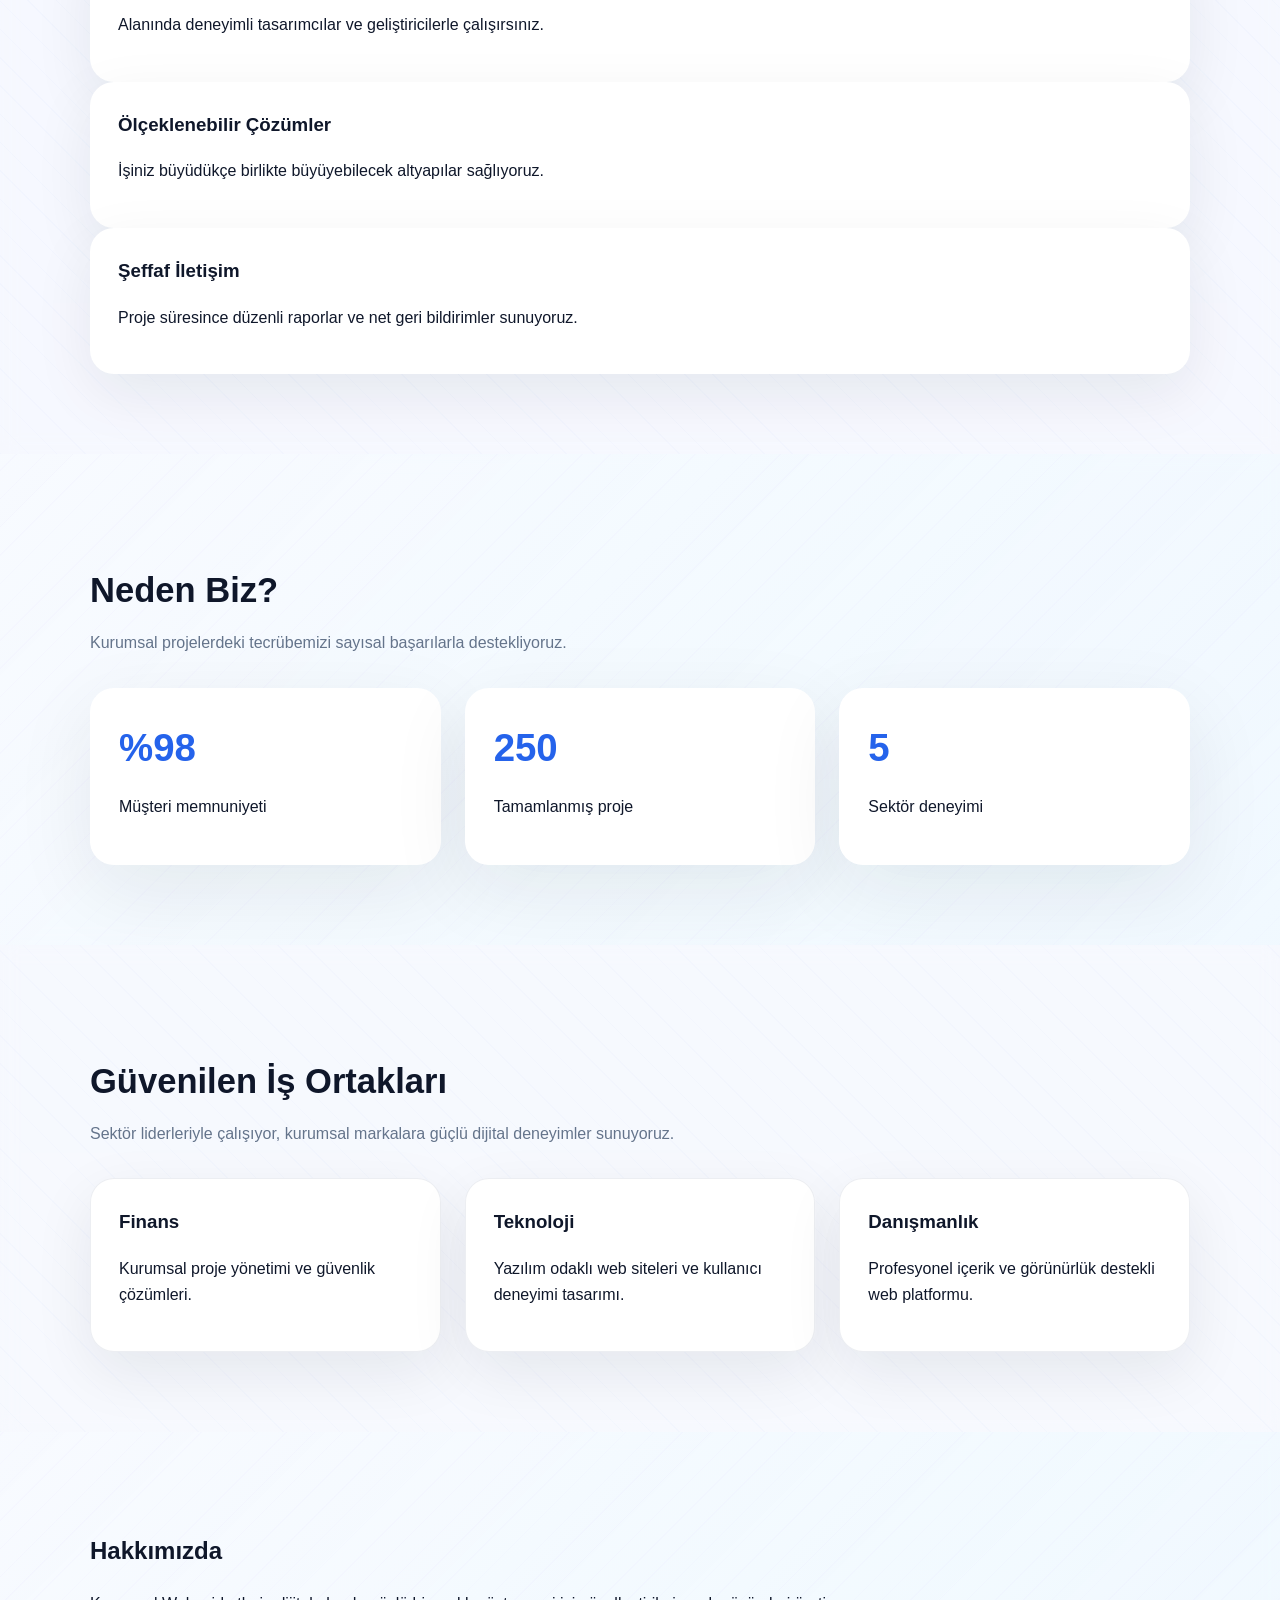
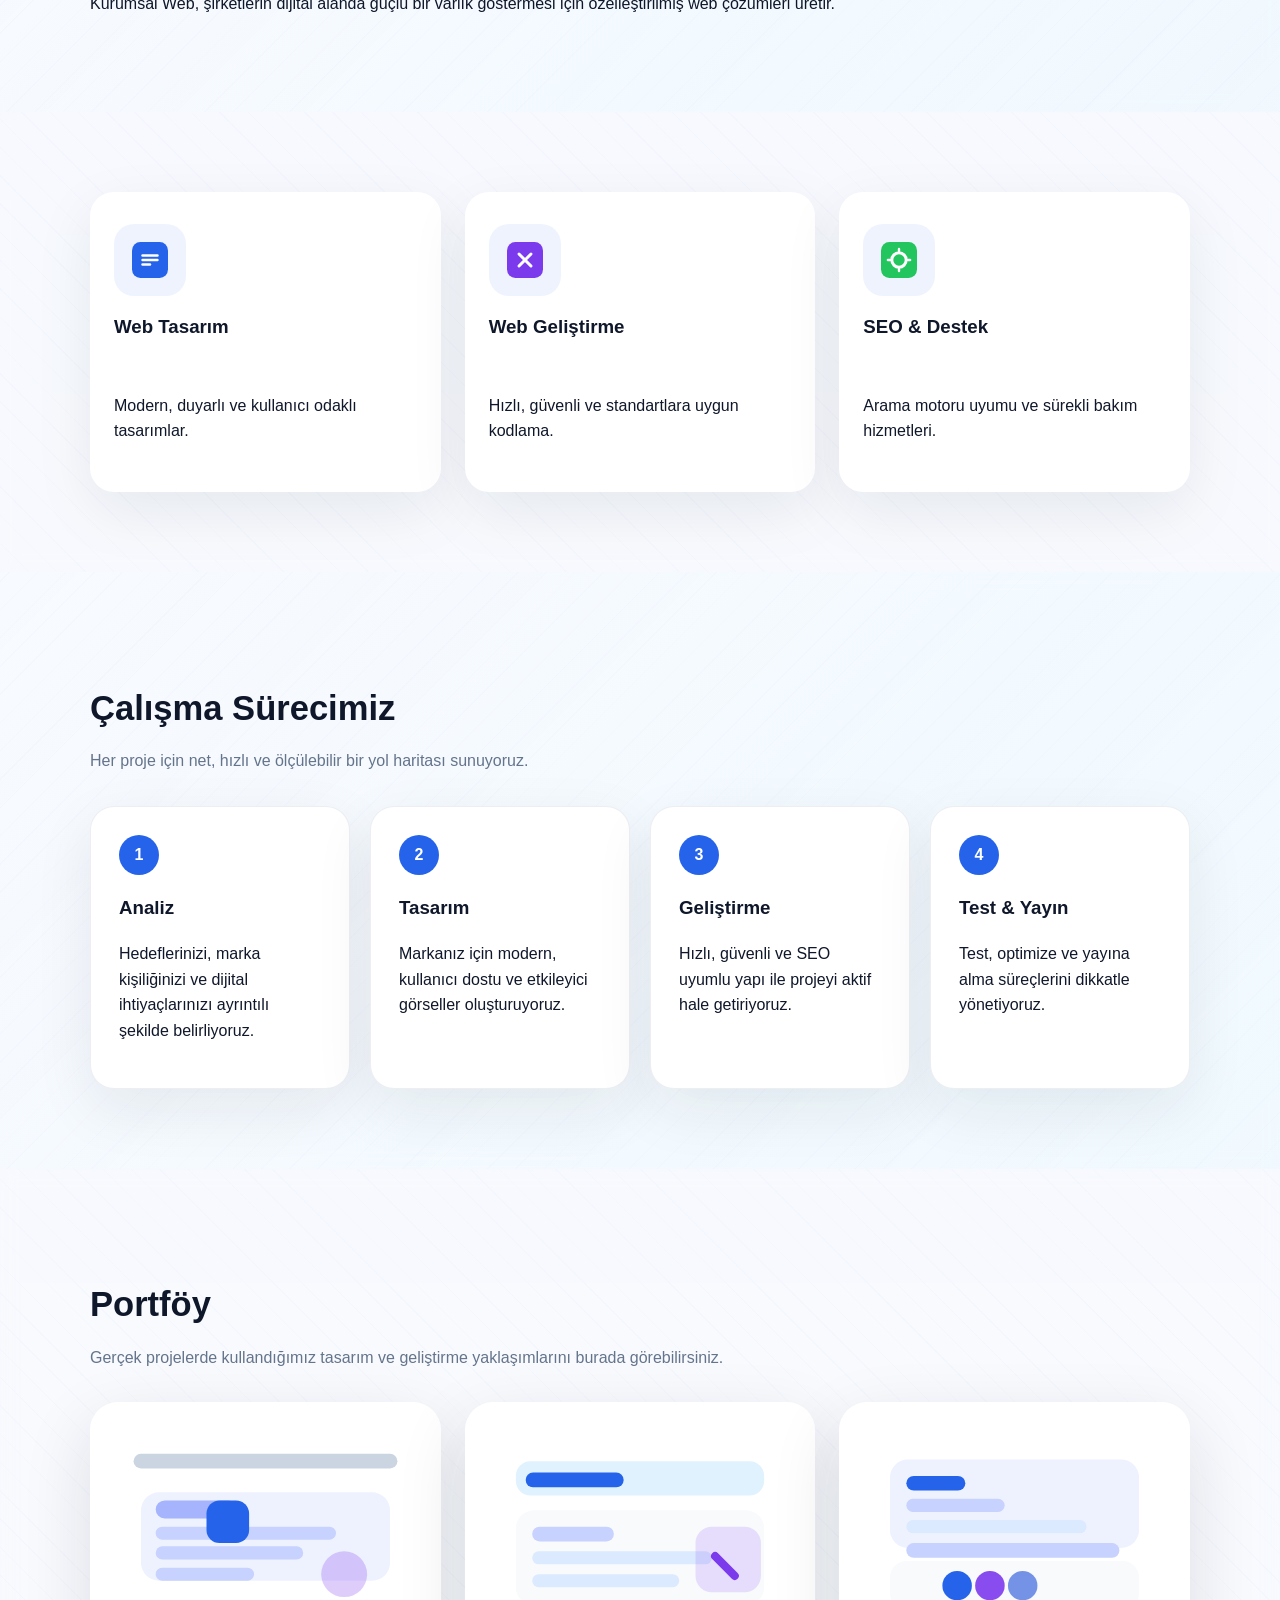
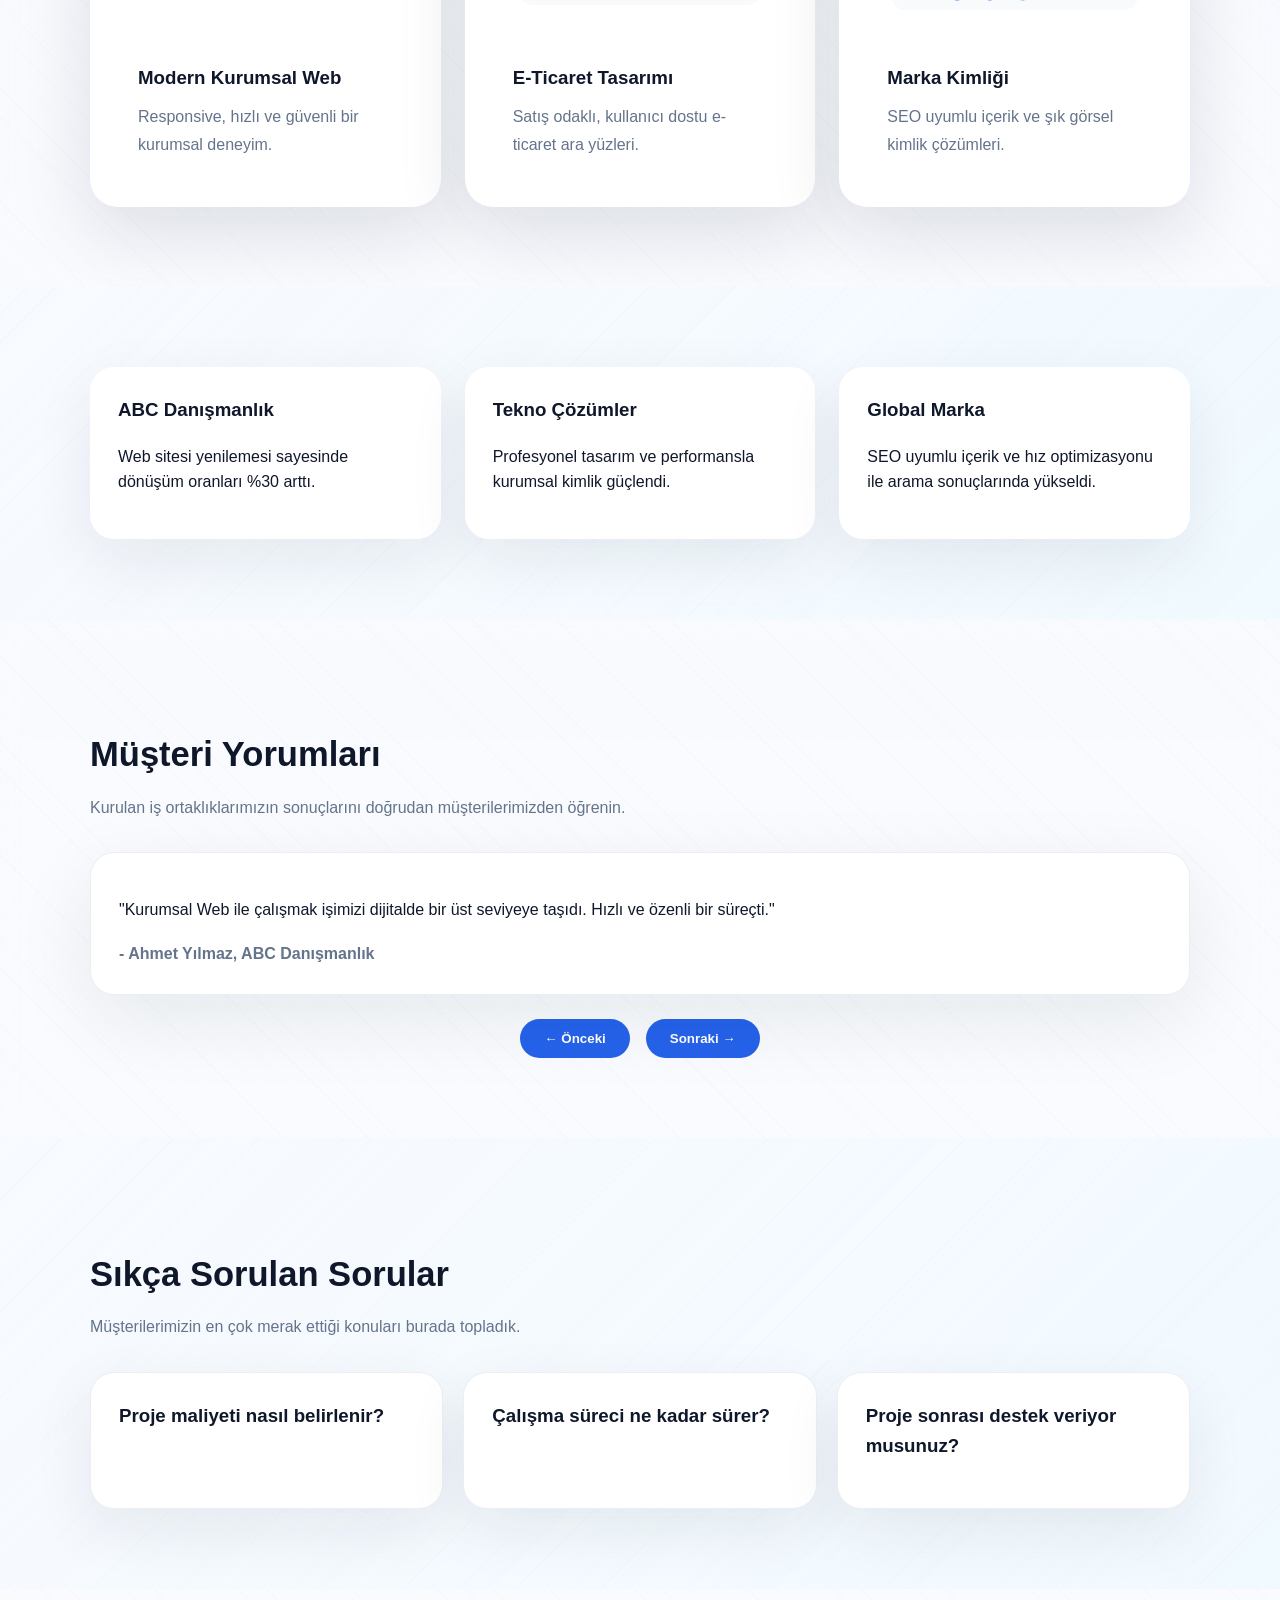
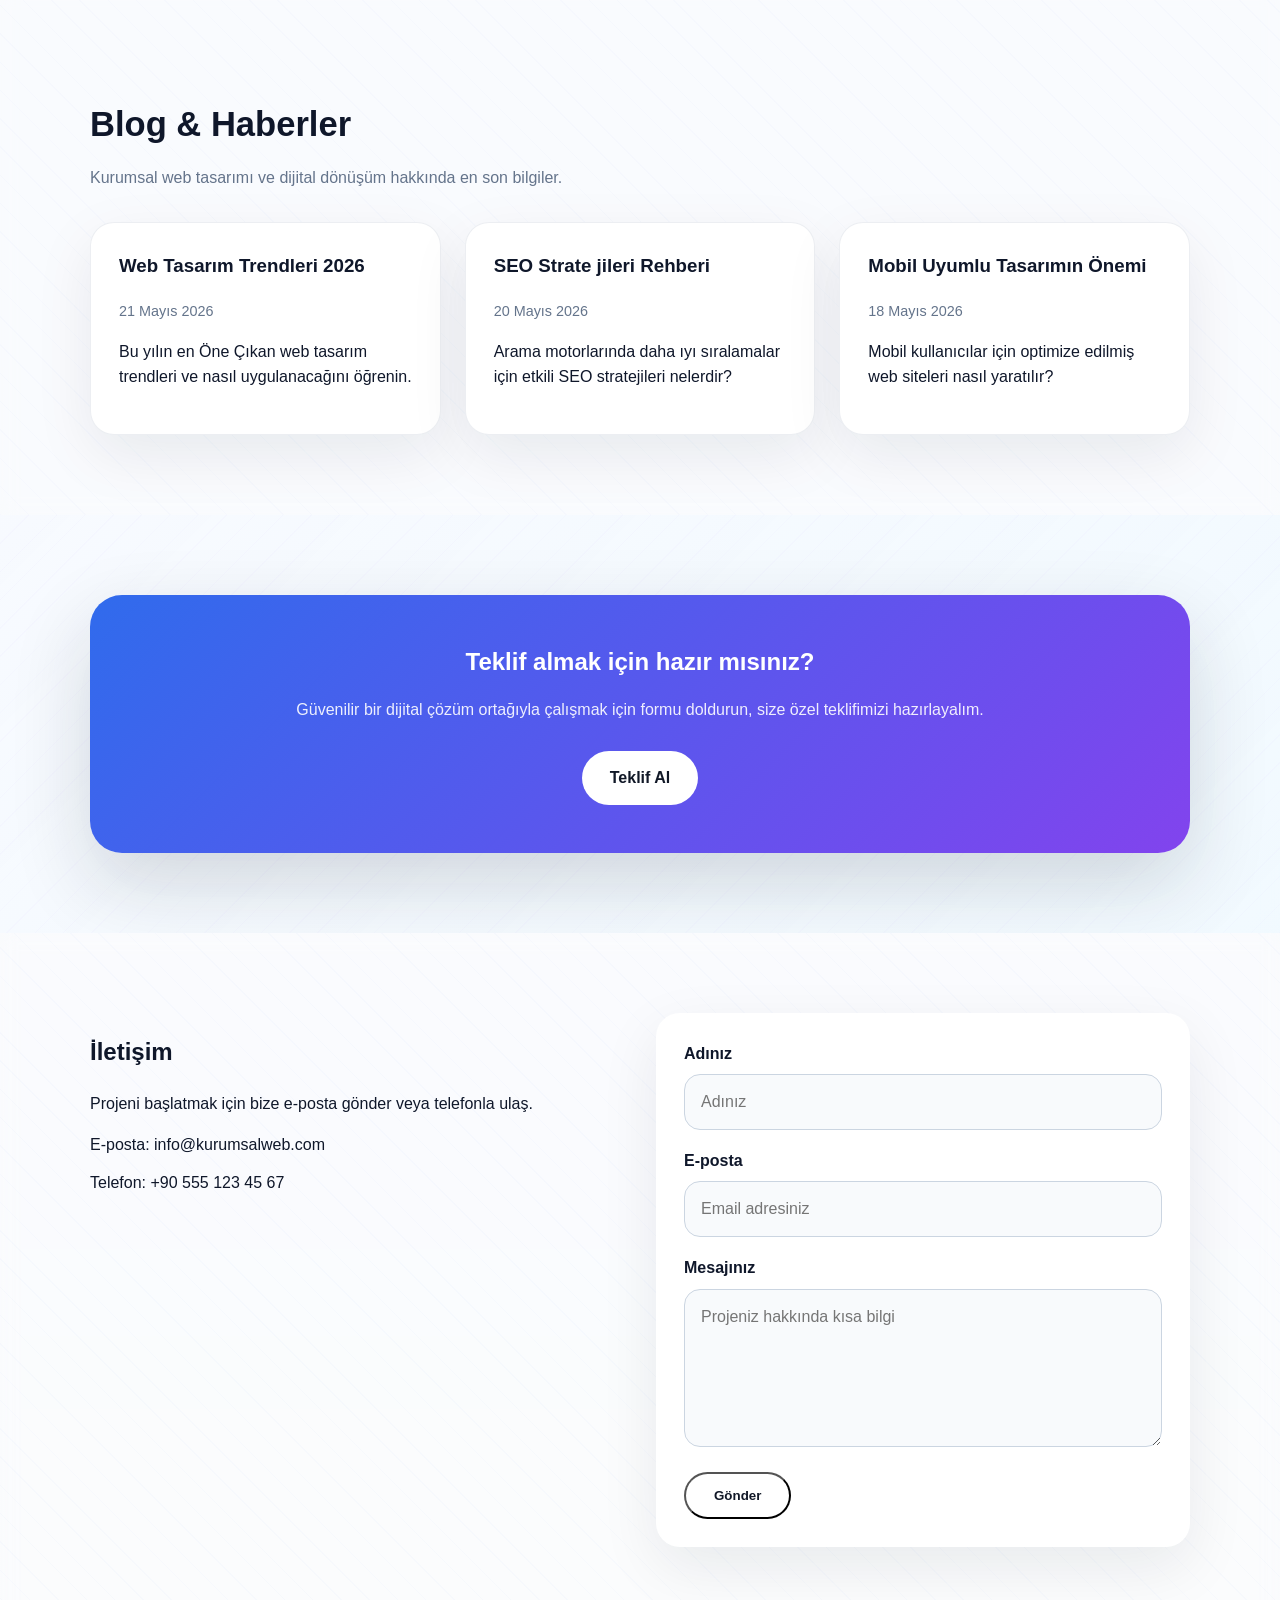
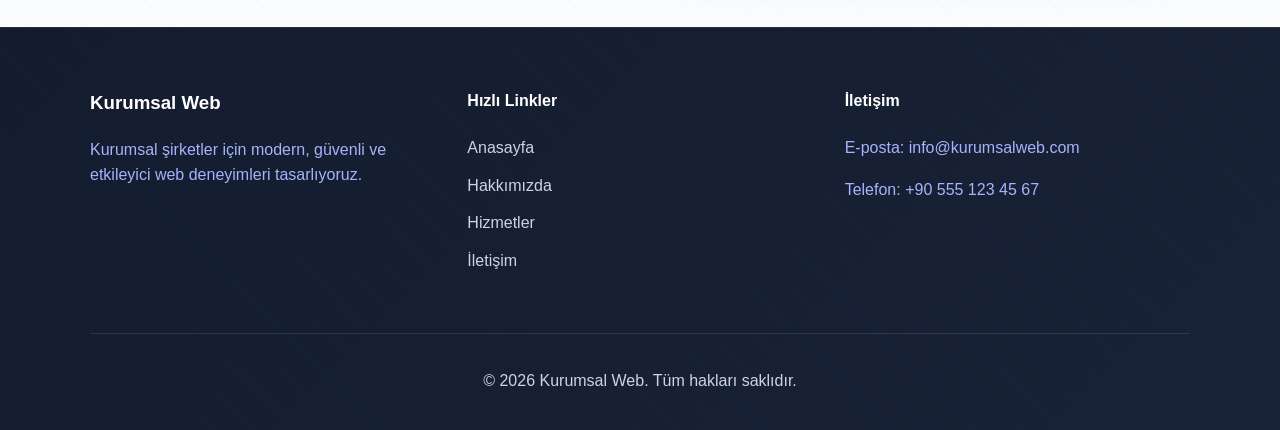
==== commit a6db4328: "Sliderlar , Advenced Formlar Eklendi" ====
--- a/index.html
+++ b/index.html
@@ -267,6 +267,18 @@
             <p>"Responsive tasarım ve SEO desteği sayesinde markamız daha görünür hale geldi."</p>
             <span class="testimonial-author">- Elif Kaya, Tekno Çözümler</span>
           </article>
+          <article class="testimonial-card">
+            <p>"Proje başında anlaşılan gereksinimler sonuna kadar yerine getirildi. Profesyonel ekip, güzel sonuçlar."</p>
+            <span class="testimonial-author">- Can Demirci, Yazılım Ltd.</span>
+          </article>
+          <article class="testimonial-card">
+            <p>"E-ticaret sitemin dönüşüm oranı çok arttı. Kullanıcı dostu arayüz ve hızlı yükleme süresi harika."</p>
+            <span class="testimonial-author">- Zeynep Aydın, Online Shop Türkiye</span>
+          </article>
+        </div>
+        <div class="slider-controls">
+          <button class="slider-button" id="prev-testimonial">← Önceki</button>
+          <button class="slider-button" id="next-testimonial">Sonraki →</button>
         </div>
       </div>
     </section>
--- a/styles.css
+++ b/styles.css
@@ -885,6 +885,89 @@
   box-shadow: 0 20px 60px rgba(15, 23, 42, 0.12);
 }
 
+.error {
+  border-color: #ef4444 !important;
+  background-color: rgba(239, 68, 68, 0.05) !important;
+}
+
+.error-message {
+  color: #ef4444;
+  font-size: 0.875rem;
+  margin: -12px 0 12px;
+  display: block;
+}
+
+.slider-controls {
+  display: flex;
+  justify-content: center;
+  gap: 16px;
+  margin-top: 24px;
+}
+
+.slider-button {
+  background: var(--primary);
+  color: white;
+  border: none;
+  padding: 12px 24px;
+  border-radius: 50px;
+  cursor: pointer;
+  font-weight: 600;
+  transition: all 200ms ease;
+}
+
+.slider-button:hover {
+  background: var(--primary-dark);
+  transform: translateY(-2px);
+}
+
+.pricing-comparison {
+  overflow-x: auto;
+  margin-top: 32px;
+}
+
+.comparison-table {
+  width: 100%;
+  border-collapse: collapse;
+  background: white;
+  border-radius: 24px;
+  overflow: hidden;
+  box-shadow: 0 20px 60px rgba(15, 23, 42, 0.08);
+}
+
+.comparison-table th,
+.comparison-table td {
+  padding: 20px;
+  text-align: left;
+  border-bottom: 1px solid rgba(148, 163, 184, 0.2);
+}
+
+.comparison-table th {
+  background: rgba(37, 99, 235, 0.05);
+  font-weight: 700;
+  color: var(--primary);
+}
+
+.comparison-table tr:last-child td {
+  border-bottom: none;
+}
+
+.comparison-table .feature-name {
+  font-weight: 600;
+  color: var(--text);
+}
+
+.comparison-table .check {
+  color: #10b981;
+  font-weight: bold;
+  font-size: 1.2rem;
+}
+
+.comparison-table .cross {
+  color: #ef4444;
+  font-weight: bold;
+  font-size: 1.2rem;
+}
+
 .contact-section ul {
   list-style: none;
   padding: 0;
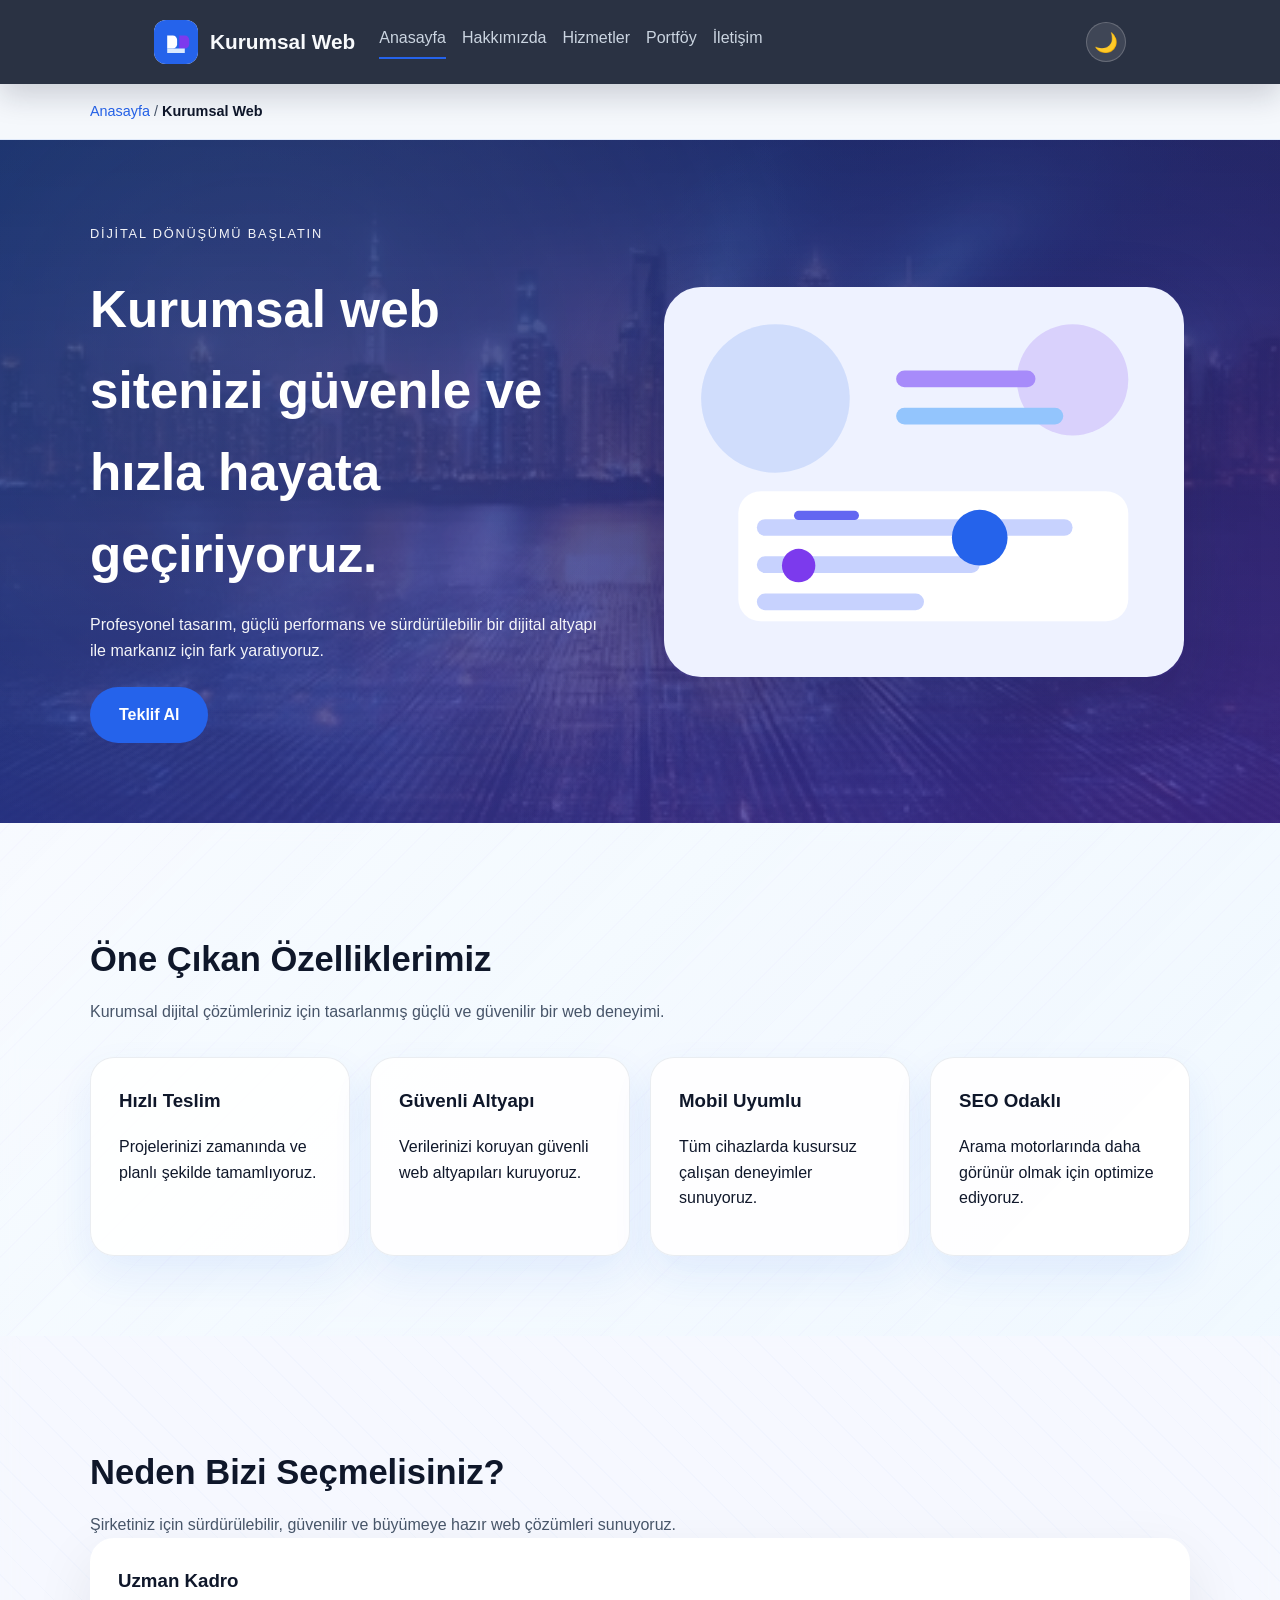
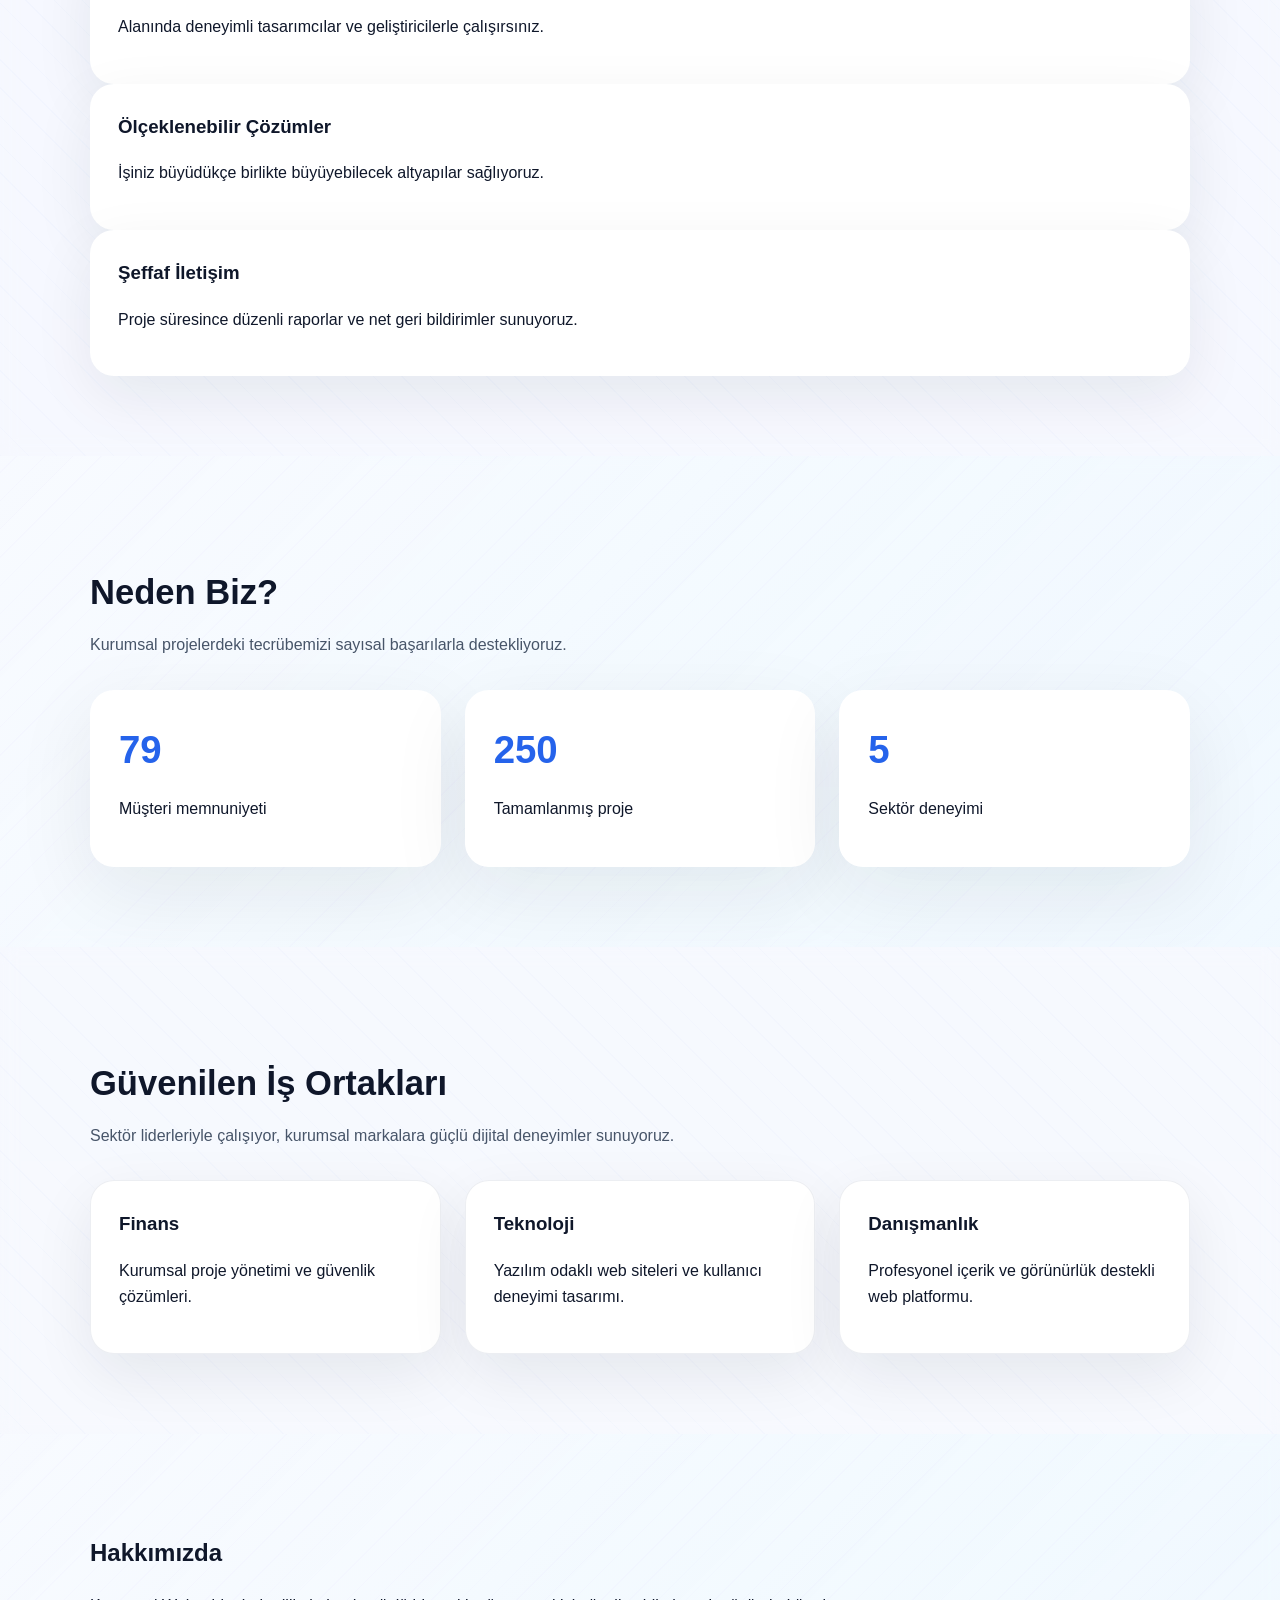
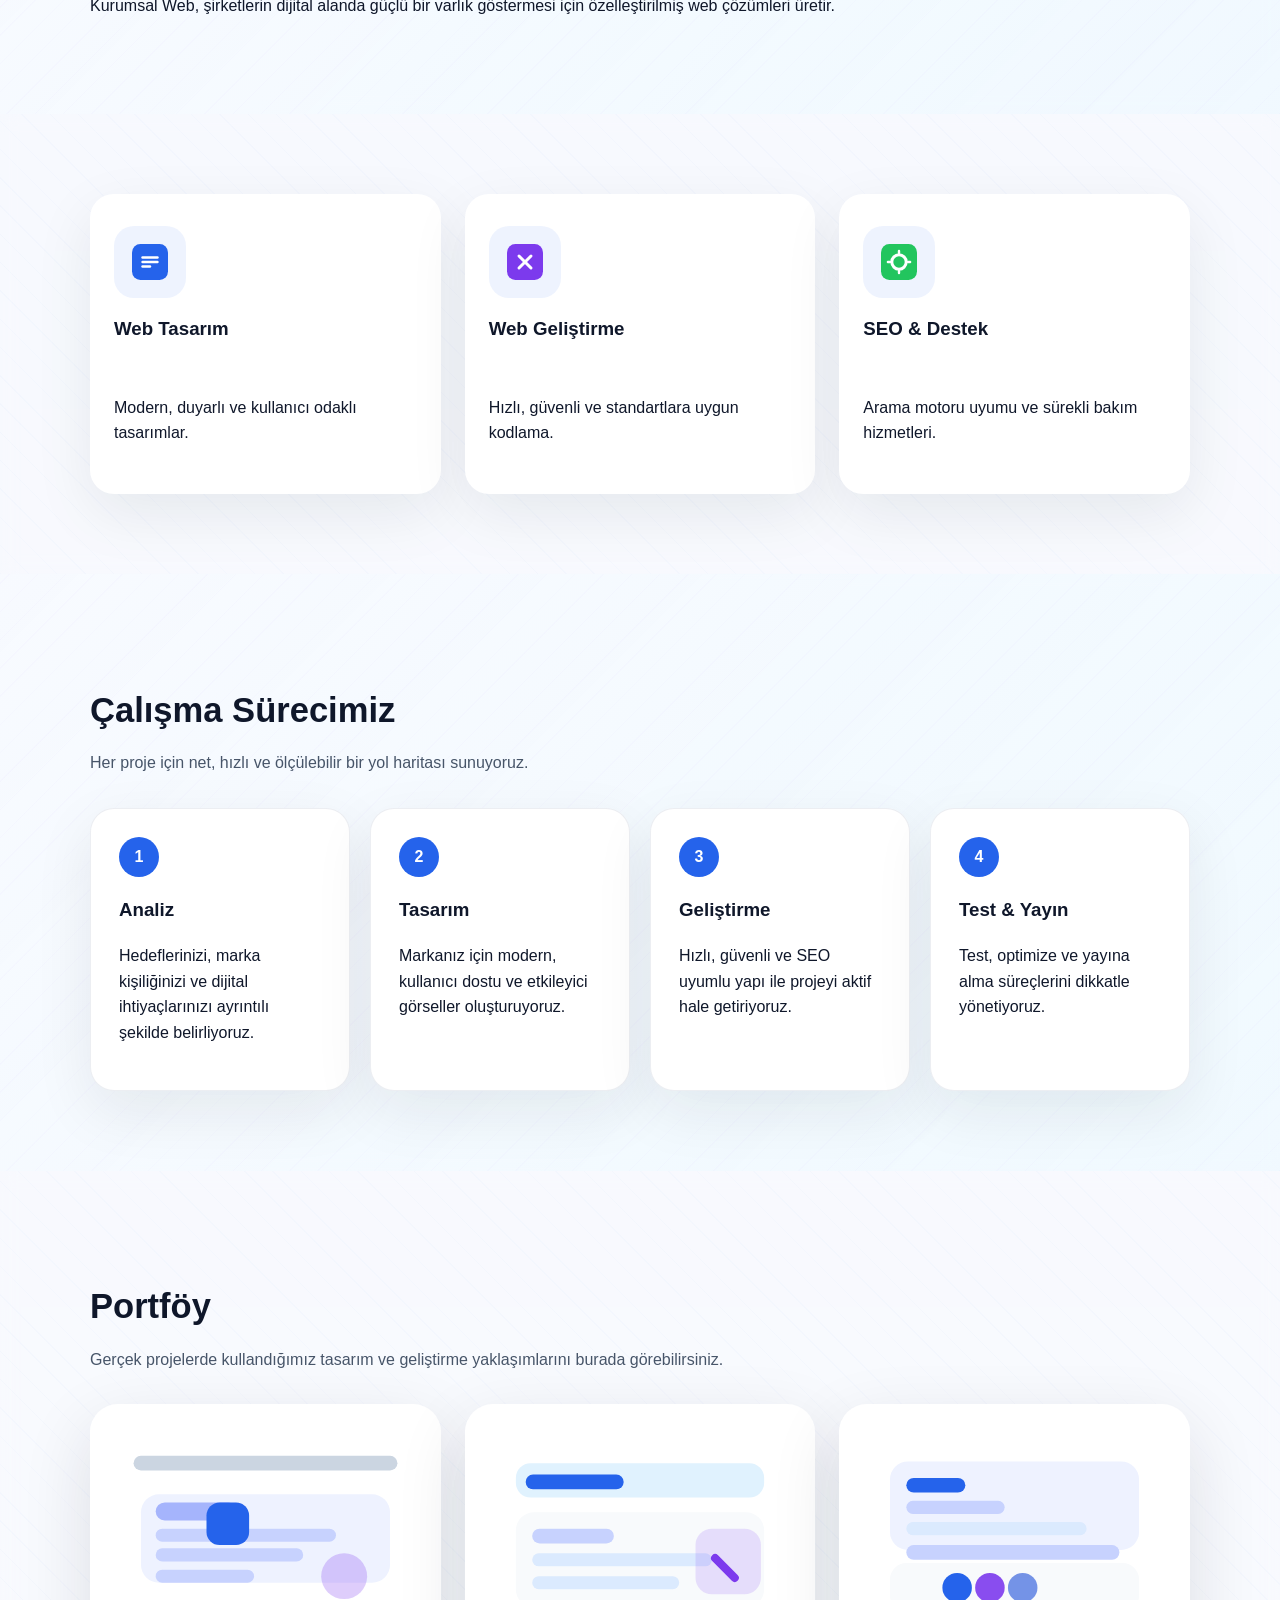
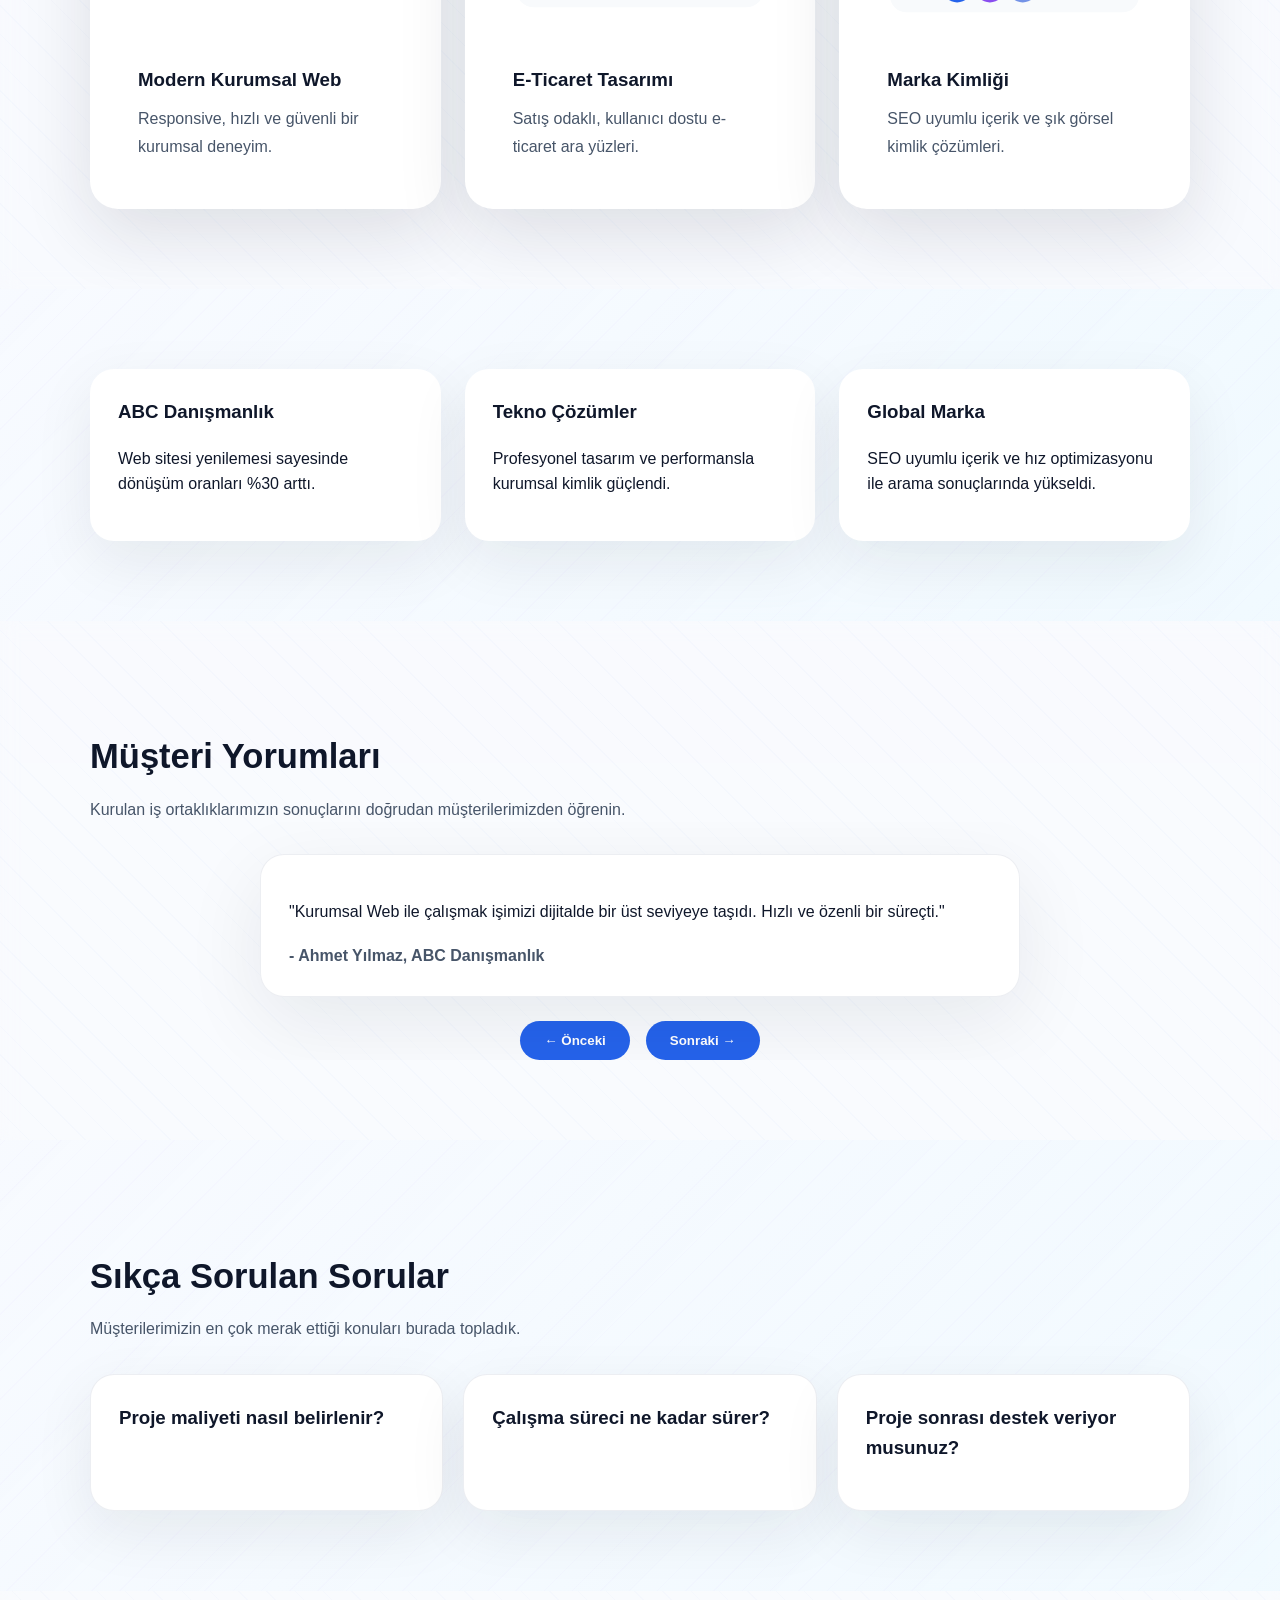
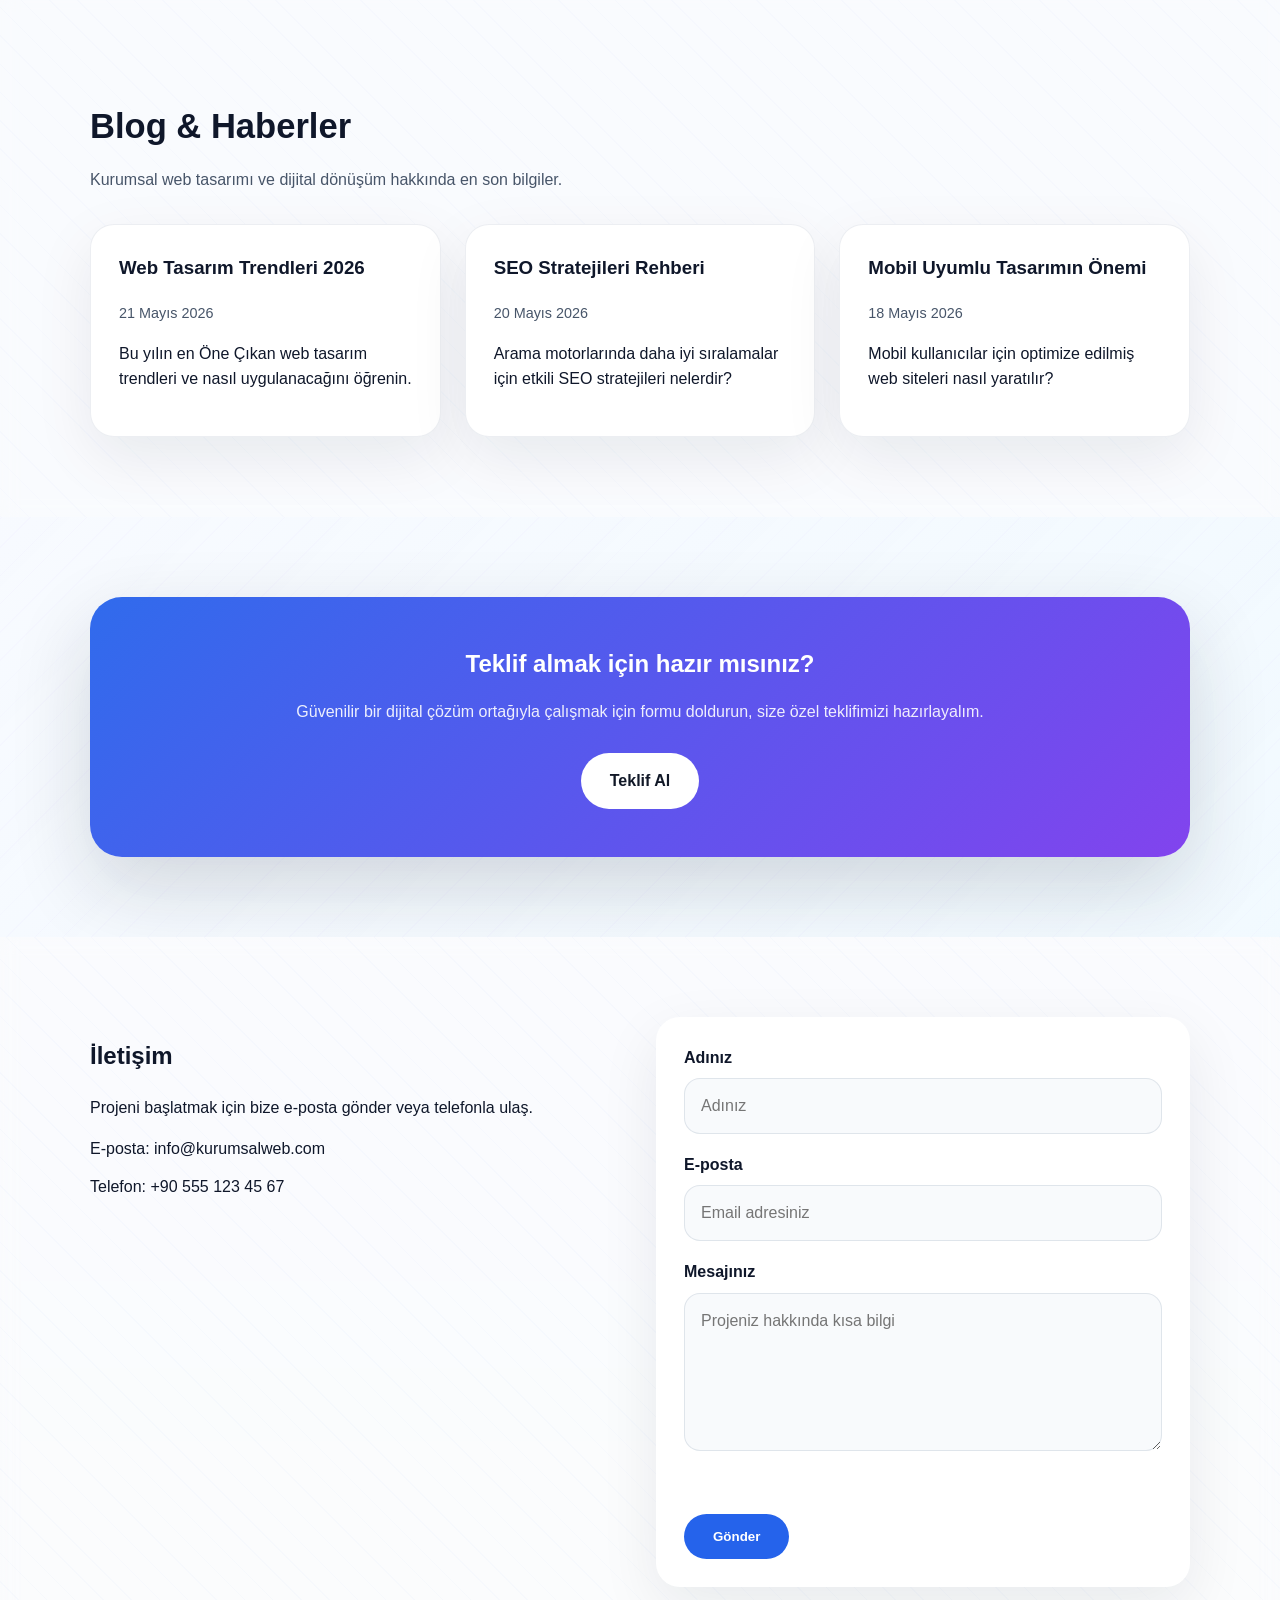
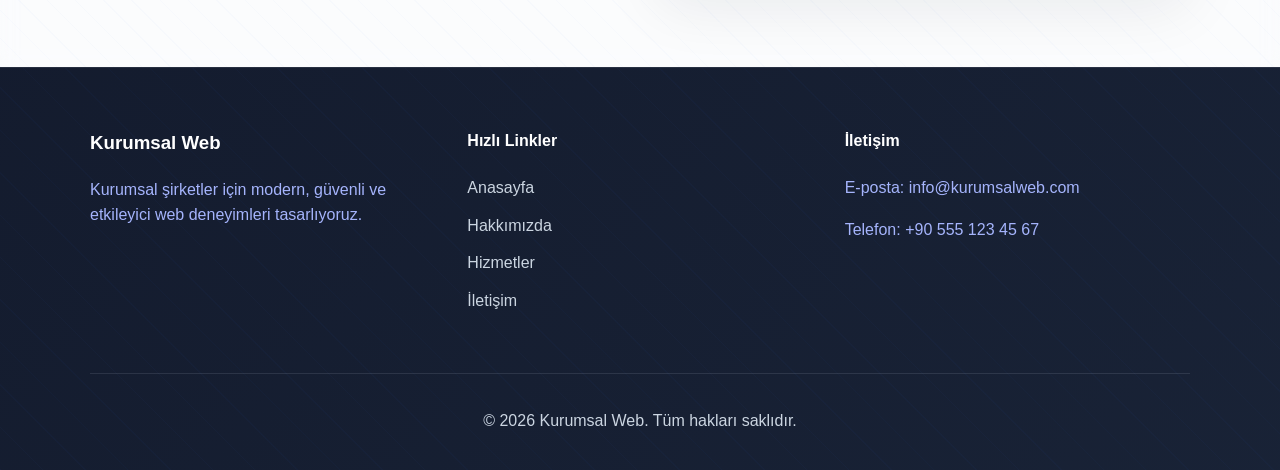
==== commit f4e4830e: "site erişilebilirlik ve mobil gezinme deneyimi daha sağlam hale geldi." ====
--- a/index.html
+++ b/index.html
@@ -10,17 +10,25 @@
   <meta property="og:image" content="images/hero-photo.svg" />
   <meta property="og:type" content="website" />
   <meta name="twitter:card" content="summary_large_image" />
+  <meta name="theme-color" content="#2563eb" />
+  <meta name="robots" content="index, follow" />
+  <link rel="canonical" href="index.html" />
+  <meta property="og:url" content="index.html" />
+  <meta property="og:site_name" content="Kurumsal Web" />
+  <meta name="twitter:site" content="@KurumsalWeb" />
+  <link rel="icon" href="logo.svg" />
   <link rel="stylesheet" href="styles.css" />
 </head>
 <body>
+  <a class="skip-link" href="#main-content">Ana içeriğe atla</a>
   <header class="site-header">
     <div class="container header-inner">
       <div class="brand">
         <img class="logo-image" src="logo.svg" alt="Kurumsal Web logo" />
         <span class="brand-text">Kurumsal Web</span>
       </div>
-      <nav>
-        <a class="active-link" href="index.html">Anasayfa</a>
+      <nav id="site-navigation">
+        <a class="active-link" href="index.html" aria-current="page">Anasayfa</a>
         <a href="about.html">Hakkımızda</a>
         <a href="services.html">Hizmetler</a>
         <a href="portfolio.html">Portföy</a>
@@ -28,14 +36,14 @@
       </nav>
       <button id="dark-mode-toggle" class="dark-mode-toggle" aria-label="Koyu/Aydın Modu">🌙</button>
     </div>
-    <button class="hamburger-menu" aria-label="Menüü aç/kapat">
+    <button class="hamburger-menu" aria-label="Menüü aç/kapat" aria-expanded="false" aria-controls="site-navigation">
       <span></span>
       <span></span>
       <span></span>
     </button>
   </header>
 
-  <main>
+  <main id="main-content">
     <nav class="breadcrumb">
       <div class="container">
         <a href="index.html">Anasayfa</a> / <span>Kurumsal Web</span>
@@ -45,12 +53,12 @@
       <div class="container hero-grid">
         <div class="hero-copy">
           <p class="eyebrow">Dijital Dönüşümü Başlatın</p>
-          <h2>Kurumsal web sitenizi güvenle ve hızla hayata geçiriyoruz.</h2>
+          <h1>Kurumsal web sitenizi güvenle ve hızla hayata geçiriyoruz.</h1>
           <p>Profesyonel tasarım, güçlü performans ve sürdürülebilir bir dijital altyapı ile markanız için fark yaratıyoruz.</p>
           <a class="button" href="contact.html">Teklif Al</a>
         </div>
         <div class="hero-visual">
-          <img src="images/hero-illustration.svg" alt="Kurumsal web tasarım illüstrasyonu" />
+          <img loading="lazy" src="images/hero-illustration.svg" alt="Kurumsal web tasarım illüstrasyonu" />
         </div>
       </div>
     </section>
@@ -161,17 +169,17 @@
     <section id="hizmetler" class="content-section">
       <div class="container services-grid">
         <article class="service-card">
-          <img class="service-icon" src="images/icon-design.svg" alt="Web tasarım ikonu" />
+          <img loading="lazy" class="service-icon" src="images/icon-design.svg" alt="Web tasarım ikonu" />
           <h3>Web Tasarım</h3>
           <p>Modern, duyarlı ve kullanıcı odaklı tasarımlar.</p>
         </article>
         <article class="service-card">
-          <img class="service-icon" src="images/icon-development.svg" alt="Web geliştirme ikonu" />
+          <img loading="lazy" class="service-icon" src="images/icon-development.svg" alt="Web geliştirme ikonu" />
           <h3>Web Geliştirme</h3>
           <p>Hızlı, güvenli ve standartlara uygun kodlama.</p>
         </article>
         <article class="service-card">
-          <img class="service-icon" src="images/icon-seo.svg" alt="SEO ikonu" />
+          <img loading="lazy" class="service-icon" src="images/icon-seo.svg" alt="SEO ikonu" />
           <h3>SEO & Destek</h3>
           <p>Arama motoru uyumu ve sürekli bakım hizmetleri.</p>
         </article>
@@ -217,17 +225,17 @@
         </div>
         <div class="portfolio-grid">
           <article class="portfolio-card">
-            <img src="images/portfolio-1.svg" alt="Portföy proje 1" />
+            <img loading="lazy" src="images/portfolio-1.svg" alt="Portföy proje 1" />
             <h3>Modern Kurumsal Web</h3>
             <p>Responsive, hızlı ve güvenli bir kurumsal deneyim.</p>
           </article>
           <article class="portfolio-card">
-            <img src="images/portfolio-2.svg" alt="Portföy proje 2" />
+            <img loading="lazy" src="images/portfolio-2.svg" alt="Portföy proje 2" />
             <h3>E-Ticaret Tasarımı</h3>
             <p>Satış odaklı, kullanıcı dostu e-ticaret ara yüzleri.</p>
           </article>
           <article class="portfolio-card">
-            <img src="images/portfolio-3.svg" alt="Portföy proje 3" />
+            <img loading="lazy" src="images/portfolio-3.svg" alt="Portföy proje 3" />
             <h3>Marka Kimliği</h3>
             <p>SEO uyumlu içerik ve şık görsel kimlik çözümleri.</p>
           </article>
@@ -258,27 +266,29 @@
           <h2>Müşteri Yorumları</h2>
           <p>Kurulan iş ortaklıklarımızın sonuçlarını doğrudan müşterilerimizden öğrenin.</p>
         </div>
-        <div class="testimonial-grid">
-          <article class="testimonial-card">
-            <p>"Kurumsal Web ile çalışmak işimizi dijitalde bir üst seviyeye taşıdı. Hızlı ve özenli bir süreçti."</p>
-            <span class="testimonial-author">- Ahmet Yılmaz, ABC Danışmanlık</span>
-          </article>
-          <article class="testimonial-card">
-            <p>"Responsive tasarım ve SEO desteği sayesinde markamız daha görünür hale geldi."</p>
-            <span class="testimonial-author">- Elif Kaya, Tekno Çözümler</span>
-          </article>
-          <article class="testimonial-card">
-            <p>"Proje başında anlaşılan gereksinimler sonuna kadar yerine getirildi. Profesyonel ekip, güzel sonuçlar."</p>
-            <span class="testimonial-author">- Can Demirci, Yazılım Ltd.</span>
-          </article>
-          <article class="testimonial-card">
-            <p>"E-ticaret sitemin dönüşüm oranı çok arttı. Kullanıcı dostu arayüz ve hızlı yükleme süresi harika."</p>
-            <span class="testimonial-author">- Zeynep Aydın, Online Shop Türkiye</span>
-          </article>
-        </div>
-        <div class="slider-controls">
-          <button class="slider-button" id="prev-testimonial">← Önceki</button>
-          <button class="slider-button" id="next-testimonial">Sonraki →</button>
+        <div class="slider-wrapper">
+          <div class="testimonial-grid">
+            <article class="testimonial-card">
+              <p>"Kurumsal Web ile çalışmak işimizi dijitalde bir üst seviyeye taşıdı. Hızlı ve özenli bir süreçti."</p>
+              <span class="testimonial-author">- Ahmet Yılmaz, ABC Danışmanlık</span>
+            </article>
+            <article class="testimonial-card">
+              <p>"Responsive tasarım ve SEO desteği sayesinde markamız daha görünür hale geldi."</p>
+              <span class="testimonial-author">- Elif Kaya, Tekno Çözümler</span>
+            </article>
+            <article class="testimonial-card">
+              <p>"Proje başında anlaşılan gereksinimler sonuna kadar yerine getirildi. Profesyonel ekip, güzel sonuçlar."</p>
+              <span class="testimonial-author">- Can Demirci, Yazılım Ltd.</span>
+            </article>
+            <article class="testimonial-card">
+              <p>"E-ticaret sitemin dönüşüm oranı çok arttı. Kullanıcı dostu arayüz ve hızlı yükleme süresi harika."</p>
+              <span class="testimonial-author">- Zeynep Aydın, Online Shop Türkiye</span>
+            </article>
+          </div>
+          <div class="slider-controls">
+            <button class="slider-button slider-prev">← Önceki</button>
+            <button class="slider-button slider-next">Sonraki →</button>
+          </div>
         </div>
       </div>
     </section>
@@ -319,9 +329,9 @@
             <p>Bu yılın en Öne Çıkan web tasarım trendleri ve nasıl uygulanacağını öğrenin.</p>
           </article>
           <article class="blog-card">
-            <h3>SEO Strate jileri Rehberi</h3>
+            <h3>SEO Stratejileri Rehberi</h3>
             <p class="blog-meta">20 Mayıs 2026</p>
-            <p>Arama motorlarında daha ıyı sıralamalar için etkili SEO stratejileri nelerdir?</p>
+            <p>Arama motorlarında daha iyi sıralamalar için etkili SEO stratejileri nelerdir?</p>
           </article>
           <article class="blog-card">
             <h3>Mobil Uyumlu Tasarımın Önemi</h3>
@@ -350,7 +360,11 @@
             <li>Telefon: +90 555 123 45 67</li>
           </ul>
         </div>
-        <form id="contact-form" class="contact-form">
+        <form id="contact-form" class="contact-form" data-contact-form action="https://formsubmit.co/ajax/info@kurumsalweb.com" method="POST">
+          <input type="hidden" name="_captcha" value="false" />
+          <input type="hidden" name="_subject" value="Kurumsal Web Yeni İleti" />
+          <input type="hidden" name="_template" value="table" />
+
           <label for="name">Adınız</label>
           <input type="text" id="name" name="name" placeholder="Adınız" required />
 
--- a/styles.css
+++ b/styles.css
@@ -2,14 +2,17 @@
   color-scheme: light;
   font-family: 'Segoe UI', Tahoma, Geneva, Verdana, sans-serif;
   --bg: #eef2ff;
-  --surface: #ffffff;
+  --surface: #f8fafc;
+  --surface-strong: #ffffff;
   --text: #0f172a;
-  --muted: #64748b;
+  --muted: #475569;
   --primary: #2563eb;
   --primary-dark: #1d4ed8;
   --accent: #7c3aed;
   --header: #111827;
-  --header-contrast: #e2e8f0;
+  --header-contrast: #f8fafc;
+  --card-border: rgba(148, 163, 184, 0.18);
+  --shadow: rgba(15, 23, 42, 0.12);
   background: var(--bg);
   color: var(--text);
 }
@@ -20,6 +23,26 @@
 
 html {
   scroll-behavior: smooth;
+}
+
+.skip-link {
+  position: absolute;
+  top: -40px;
+  left: 16px;
+  padding: 12px 16px;
+  background: var(--primary);
+  color: #fff;
+  z-index: 1000;
+  border-radius: 8px;
+  text-decoration: none;
+  transition: top 150ms ease, opacity 150ms ease;
+  opacity: 0;
+}
+
+.skip-link:focus,
+.skip-link:focus-visible {
+  top: 16px;
+  opacity: 1;
 }
 
 body {
@@ -31,11 +54,17 @@
 }
 
 body.dark-mode {
-  --bg: #0f172a;
-  --surface: #1e293b;
+  --bg: #050816;
+  --surface: #111827;
+  --surface-strong: #1e293b;
   --text: #e2e8f0;
   --muted: #94a3b8;
-  background: linear-gradient(180deg, #0f172a 0%, #1e293b 100%);
+  --primary: #60a5fa;
+  --primary-dark: #3b82f6;
+  --header: #f8fafc;
+  --header-contrast: #e2e8f0;
+  --card-border: rgba(148, 163, 184, 0.12);
+  background: linear-gradient(180deg, #050816 0%, #111827 100%);
 }
 
 body.dark-mode ::selection {
@@ -162,6 +191,13 @@
   text-decoration: none;
 }
 
+.site-header a:focus-visible,
+.site-header a:hover {
+  outline: none;
+  color: #ffffff;
+  text-decoration: underline;
+}
+
 .hero {
   position: relative;
   overflow: hidden;
@@ -262,6 +298,7 @@
   max-width: 520px;
 }
 
+.hero h1,
 .hero h2 {
   margin: 0 0 16px;
   font-size: clamp(2rem, 4vw, 3.5rem);
@@ -548,19 +585,24 @@
 }
 
 .button {
-  display: inline-block;
-  background: white;
-  color: var(--header);
+  display: inline-flex;
+  align-items: center;
+  justify-content: center;
+  gap: 10px;
+  background: var(--primary);
+  color: white;
   padding: 14px 28px;
   border-radius: 999px;
-  font-weight: 600;
+  border: 1px solid transparent;
+  font-weight: 700;
   text-decoration: none;
-  transition: transform 180ms ease, box-shadow 180ms ease;
+  transition: transform 180ms ease, box-shadow 180ms ease, background-color 180ms ease;
 }
 
 .button:hover {
+  background: var(--primary-dark);
   transform: translateY(-2px);
-  box-shadow: 0 18px 32px rgba(37, 99, 235, 0.18);
+  box-shadow: 0 18px 32px rgba(37, 99, 235, 0.22);
 }
 
 .section-header h2 {
@@ -1103,6 +1145,79 @@
   text-align: center;
 }
 
+.slider-wrapper {
+  position: relative;
+  overflow: hidden;
+}
+
+.slider-wrapper .portfolio-grid,
+.slider-wrapper .testimonial-grid {
+  display: block;
+}
+
+.slider-wrapper .portfolio-grid article,
+.slider-wrapper .testimonial-grid article {
+  display: none;
+  width: 100%;
+  max-width: 760px;
+  margin: 0 auto;
+}
+
+.slider-wrapper .portfolio-grid article:first-child,
+.slider-wrapper .testimonial-grid article:first-child {
+  display: block;
+}
+
+.form-message {
+  min-height: 22px;
+  margin-bottom: 16px;
+  font-weight: 600;
+  color: var(--primary);
+}
+
+.form-message.error {
+  color: #ef4444;
+}
+
+.form-message.success {
+  color: #10b981;
+}
+
+.contact-form input,
+.contact-form textarea {
+  background: var(--surface);
+  border: 1px solid rgba(148, 163, 184, 0.25);
+  color: var(--text);
+}
+
+body.dark-mode .contact-form,
+body.dark-mode .testimonial-card,
+body.dark-mode .portfolio-card,
+body.dark-mode .service-card,
+body.dark-mode .feature-card,
+body.dark-mode .case-card,
+body.dark-mode .package-card,
+body.dark-mode .pricing-card,
+body.dark-mode .team-card,
+body.dark-mode .client-card,
+body.dark-mode .case-study-card,
+body.dark-mode .blog-card,
+body.dark-mode .social-card,
+body.dark-mode .contact-card {
+  background: rgba(15, 23, 42, 0.9);
+  border-color: rgba(148, 163, 184, 0.14);
+}
+
+body.dark-mode .breadcrumb,
+body.dark-mode .content-section:nth-of-type(even) {
+  background: rgba(15, 23, 42, 0.4);
+}
+
+body.dark-mode .site-header,
+body.dark-mode .footer-note {
+  background: rgba(15, 23, 42, 0.9);
+}
+
 @media (max-width: 720px) {
   .site-header nav {
     flex-direction: column;
